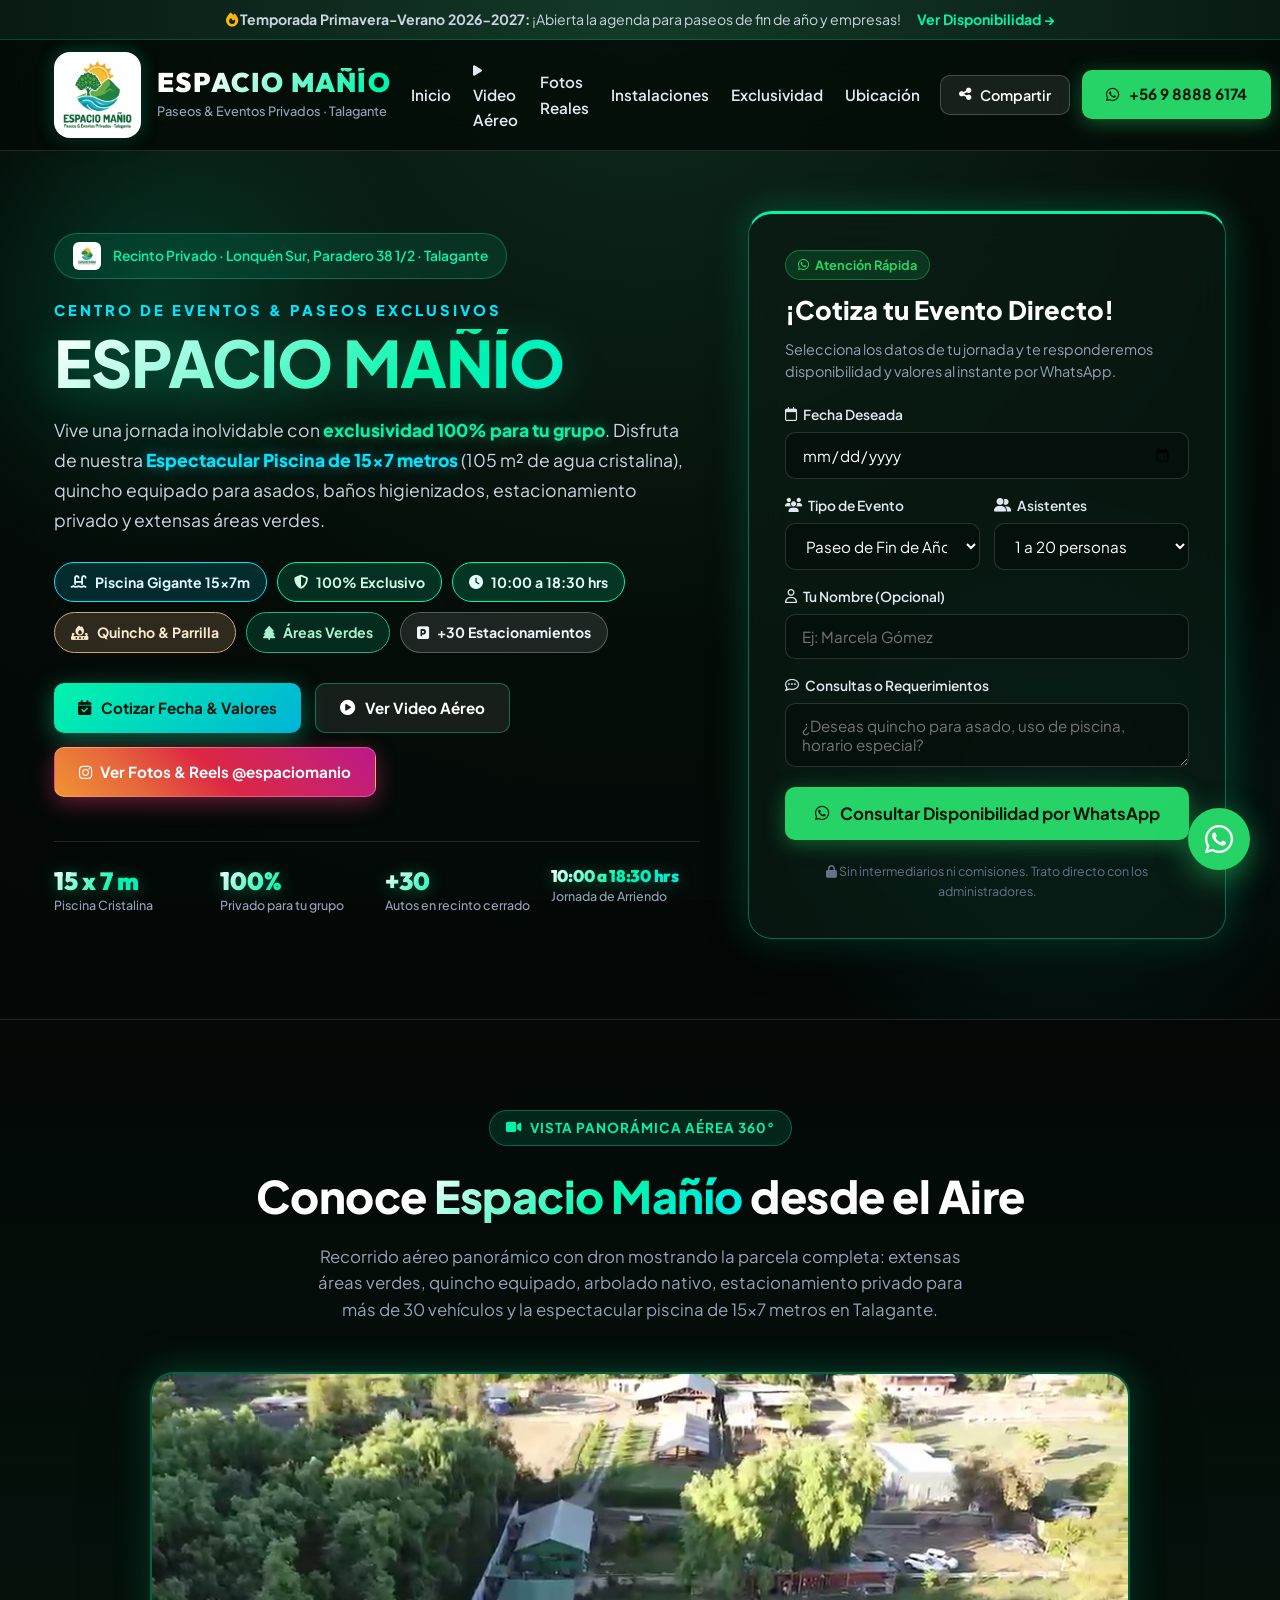
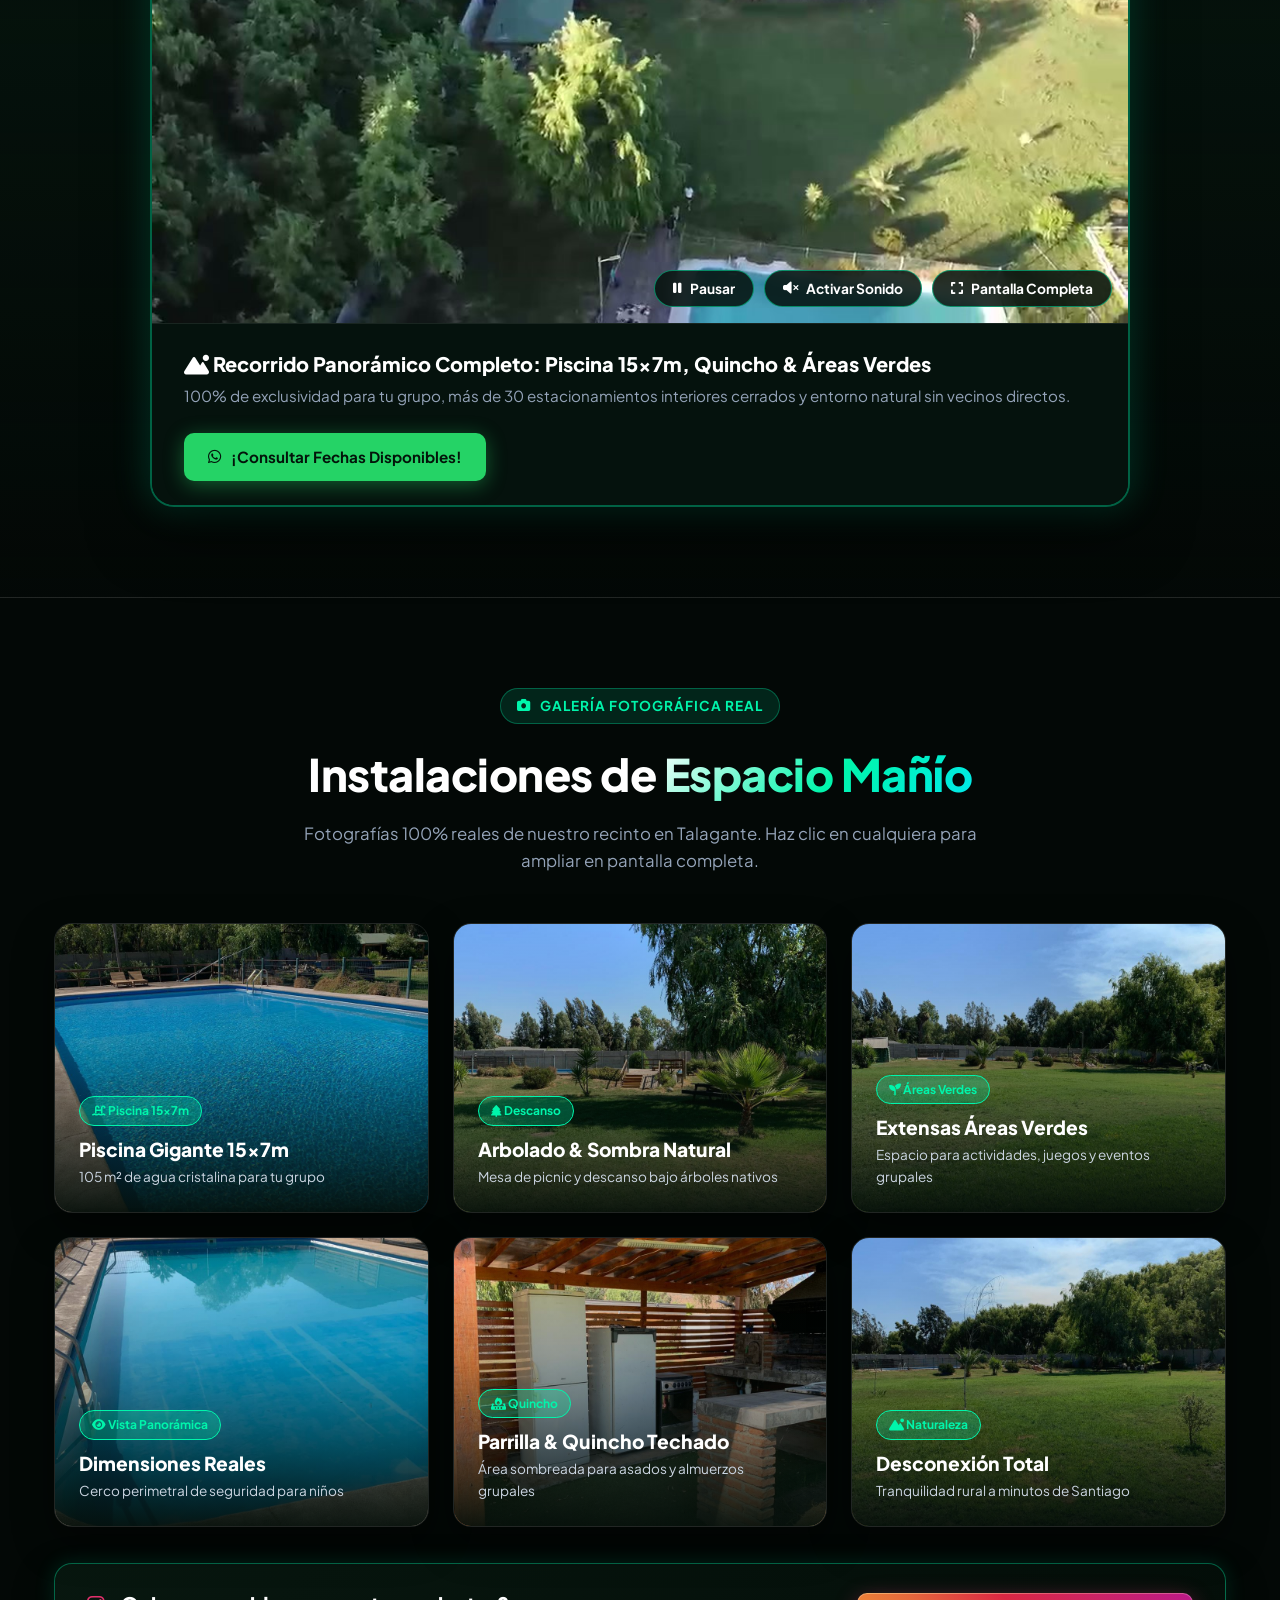
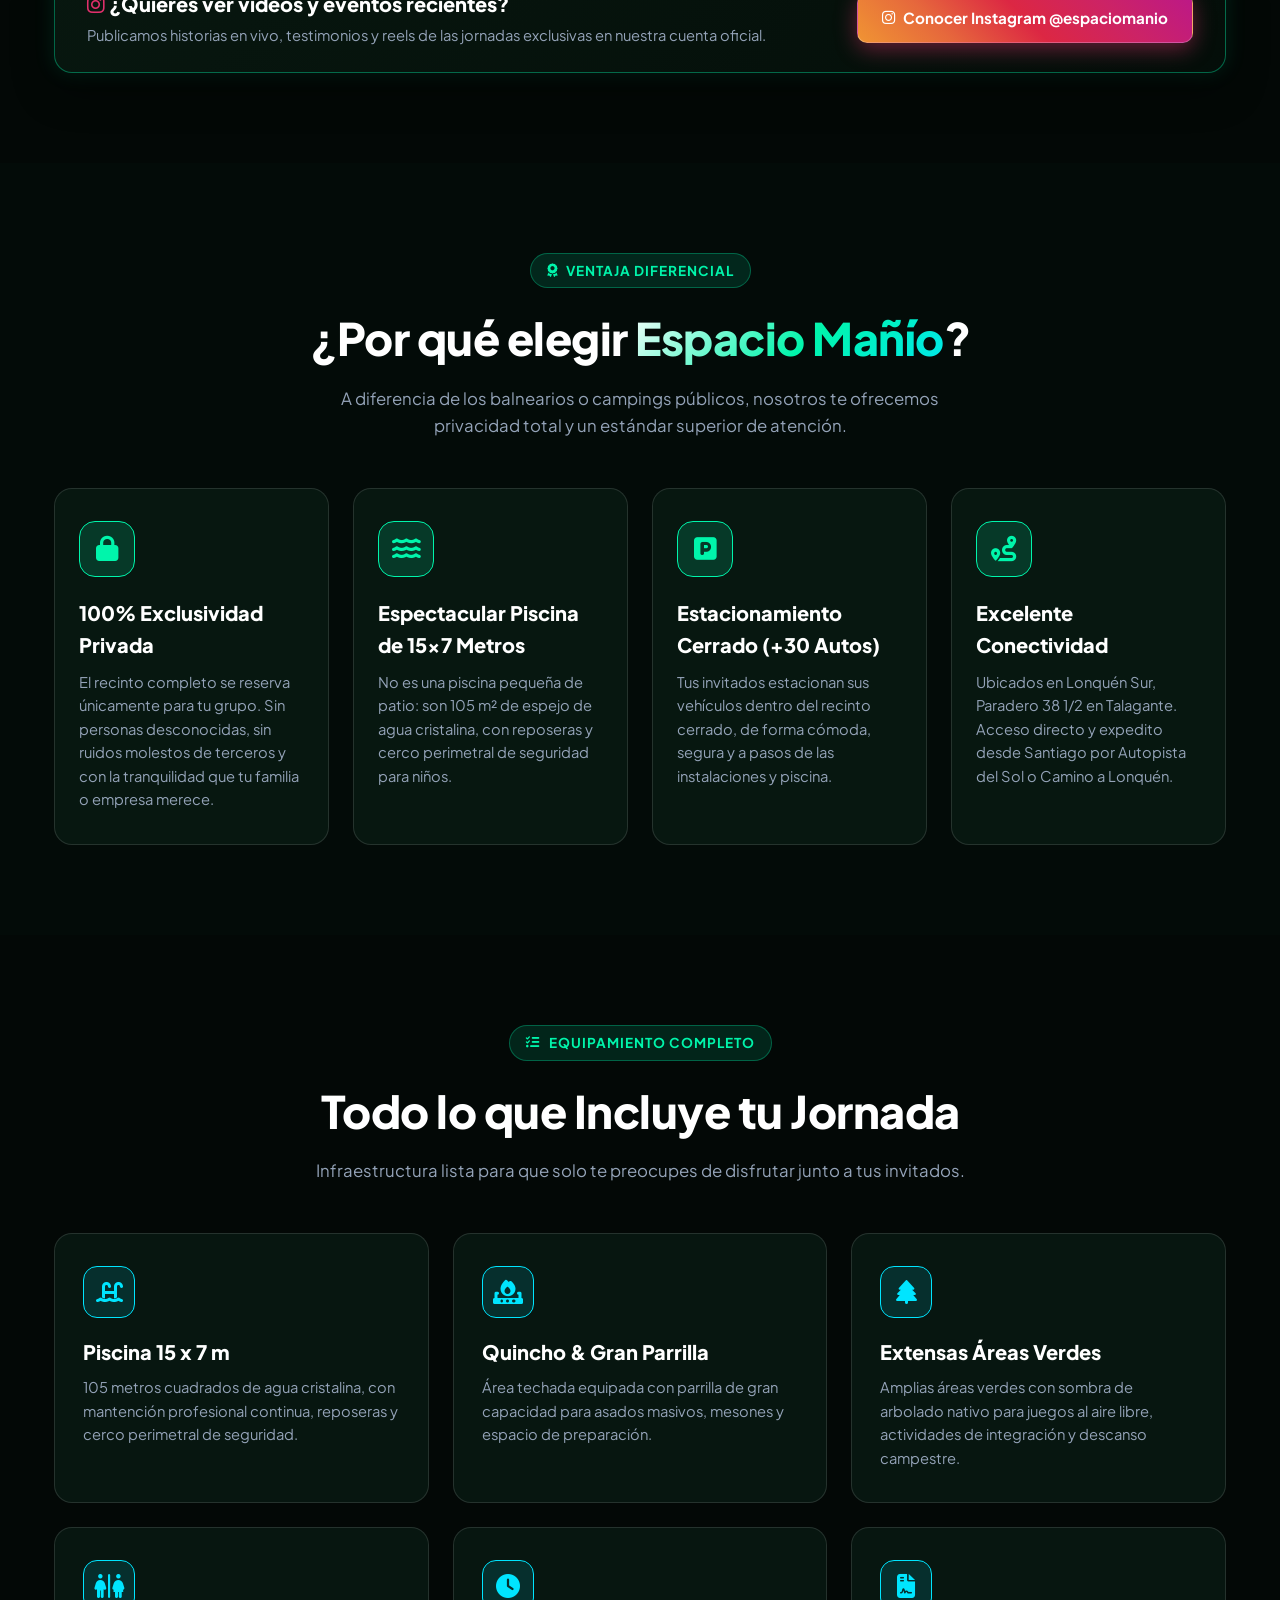
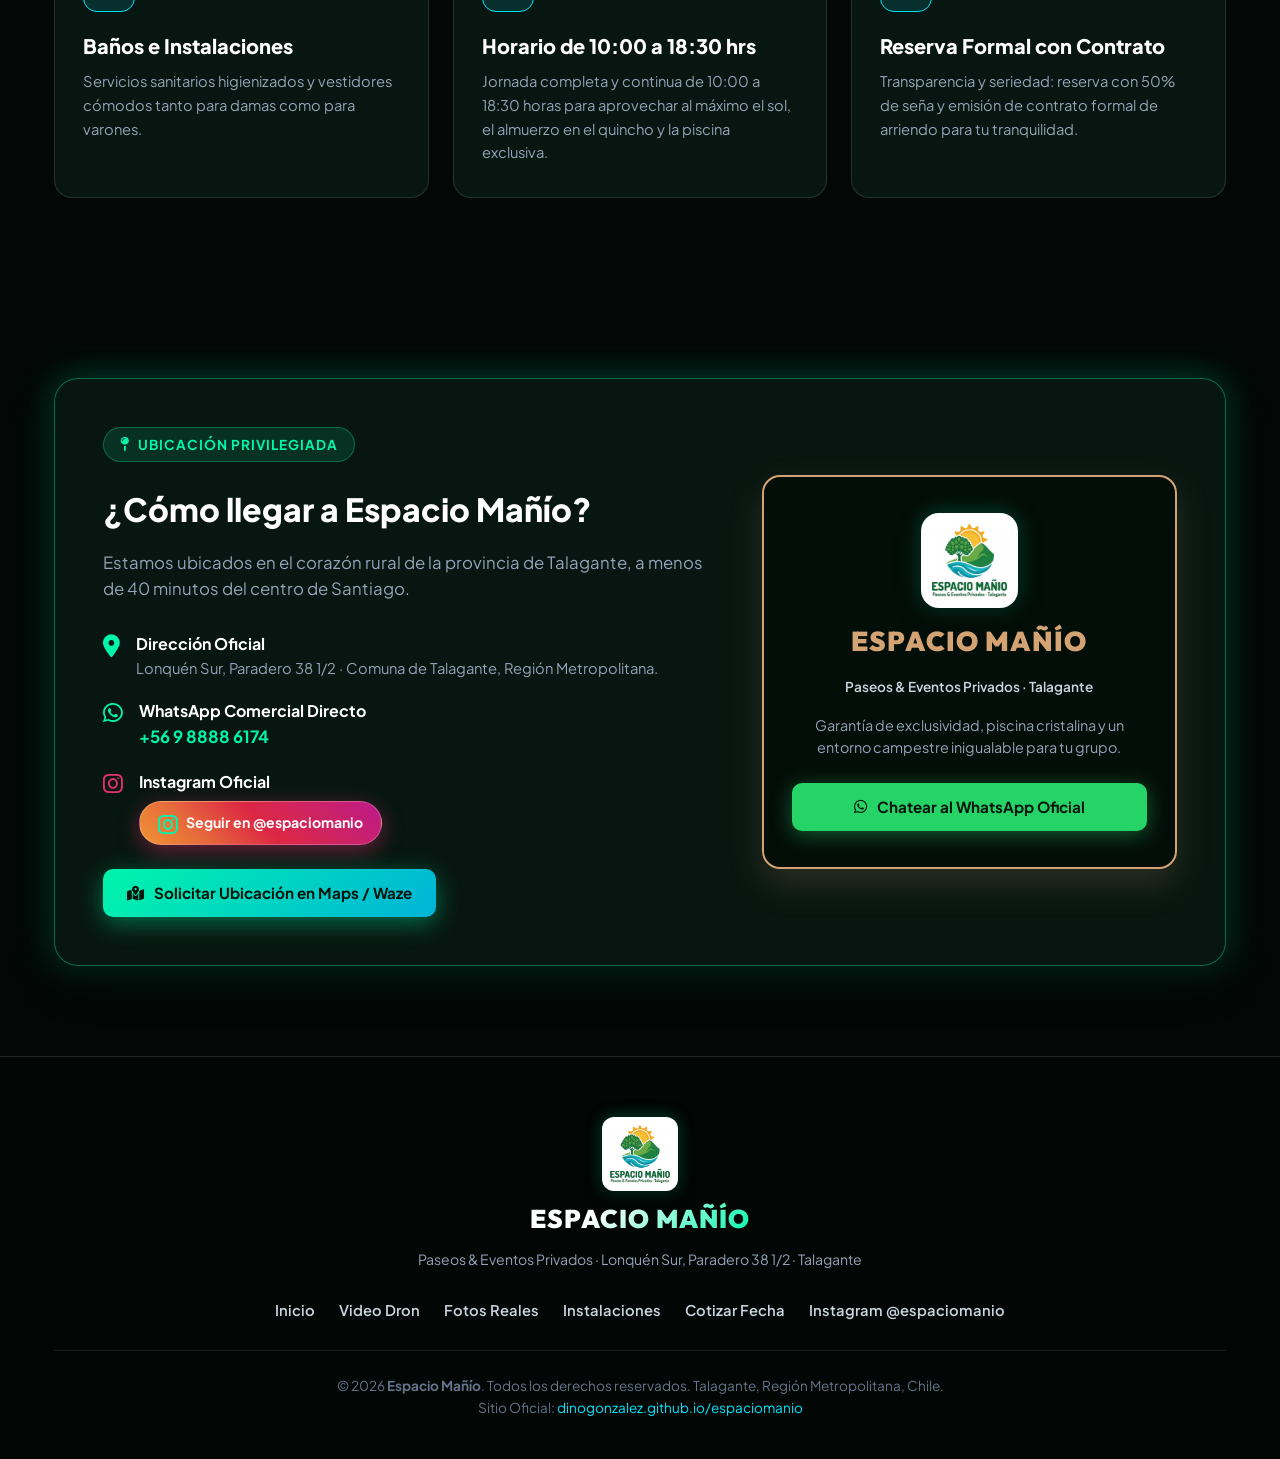
==== index.html @ 15e60edf "feat: modal QR oficial para compartir, degradados animados estilo clinico, video dron 22s y fix cabe" ====
<!DOCTYPE html>
<html lang="es">
<head>
  <meta charset="UTF-8">
  <meta name="viewport" content="width=device-width, initial-scale=1.0">
  
  <!-- SEO Primary Meta Tags -->
  <title>Espacio Mañío | Parcela para Eventos en Talagante con Piscina 15x7m</title>
  <link rel="canonical" href="https://dinogonzalez.github.io/espaciomanio/">
  <meta name="description" content="Espacio Mañío: arriendo de parcela 100% exclusiva para eventos en Talagante. Espectacular piscina de 15x7m (105 m²), quincho techado, áreas verdes y estacionamiento cerrado para +30 autos.">
  <meta name="keywords" content="Espacio Mañío, parcela eventos talagante, arriendo parcela con piscina, paseo de fin de año colegios, paseo empresa talagante, lonquen sur paradero 38 1/2, piscina 15x7 talagante">
  <meta name="author" content="Espacio Mañío">
  <meta name="format-detection" content="telephone=no">
  <link rel="canonical" href="https://dinogonzalez.github.io/espaciomanio/">
  <meta name="robots" content="index, follow, max-image-preview:large, max-snippet:-1, max-video-preview:-1">

  <!-- Local SEO & Geo Targeting (Talagante, Región Metropolitana, Chile) -->
  <meta name="geo.region" content="CL-RM">
  <meta name="geo.placename" content="Talagante">
  <meta name="geo.position" content="-33.6828;-70.9234">
  <meta name="ICBM" content="-33.6828, -70.9234">

  <!-- Schema.org JSON-LD Structured Data for Local Business & Event Venue -->
  <script type="application/ld+json">
  {
    "@context": "https://schema.org",
    "@type": ["EventVenue", "LocalBusiness", "SportsActivityLocation"],
    "name": "Espacio Mañío",
    "image": "https://dinogonzalez.github.io/espaciomanio/assets/images/piscina_principal.jpeg",
    "description": "Centro de eventos campestre y parcela exclusiva para paseos de fin de año, empresas y grupos familiares en Talagante. Espectacular piscina de 15x7m, quincho techado, áreas verdes y estacionamiento cerrado.",
    "url": "https://dinogonzalez.github.io/espaciomanio/",
    "telephone": "+56988886174",
    "priceRange": "$$",
    "address": {
      "@type": "PostalAddress",
      "streetAddress": "Lonquén Sur, Paradero 38 1/2",
      "addressLocality": "Talagante",
      "addressRegion": "Región Metropolitana",
      "postalCode": "9670000",
      "addressCountry": "CL"
    },
    "geo": {
      "@type": "GeoCoordinates",
      "latitude": -33.6828,
      "longitude": -70.9234
    },
    "openingHoursSpecification": {
      "@type": "OpeningHoursSpecification",
      "dayOfWeek": ["Monday", "Tuesday", "Wednesday", "Thursday", "Friday", "Saturday", "Sunday"],
      "opens": "10:00",
      "closes": "18:30"
    }
  }
  </script>

  <!-- Open Graph / Facebook / WhatsApp Preview Meta Tags -->
  <meta property="og:type" content="website">
  <meta property="og:url" content="https://dinogonzalez.github.io/espaciomanio/">
  <meta property="og:title" content="Espacio Mañío · Paseos & Eventos Privados en Talagante">
  <meta property="og:description" content="Piscina gigante de 15x7m, quincho equipado, áreas verdes y estacionamiento privado. ¡Exclusividad total para tu grupo en Talagante!">
  <meta property="og:image" content="https://dinogonzalez.github.io/espaciomanio/assets/images/piscina_principal.jpeg">
  <meta property="og:image:width" content="1200">
  <meta property="og:image:height" content="630">
  <meta property="og:locale" content="es_CL">

  <!-- Twitter Meta Tags -->
  <meta name="twitter:card" content="summary_large_image">
  <meta name="twitter:url" content="https://dinogonzalez.github.io/espaciomanio/">
  <meta name="twitter:title" content="Espacio Mañío · Paseos & Eventos Privados en Talagante">
  <meta name="twitter:description" content="Recinto 100% exclusivo: piscina de 15x7m, quincho equipado, áreas verdes y estacionamiento.">
  <meta name="twitter:image" content="https://dinogonzalez.github.io/espaciomanio/assets/images/piscina_principal.jpeg">

  <!-- PWA & Mobile Icons -->
  <link rel="manifest" href="manifest.json">
  <link rel="icon" type="image/png" href="assets/images/logo_emblema.png">
  <link rel="apple-touch-icon" href="assets/images/logo_emblema.png">
  <meta name="theme-color" content="#00f5ab">
  <meta name="apple-mobile-web-app-capable" content="yes">
  <meta name="apple-mobile-web-app-status-bar-style" content="black-translucent">
  <meta name="apple-mobile-web-app-title" content="Espacio Mañío">

  <!-- Google Fonts -->
  <link rel="preconnect" href="https://fonts.googleapis.com">
  <link rel="preconnect" href="https://fonts.gstatic.com" crossorigin>
  <link href="https://fonts.googleapis.com/css2?family=Outfit:wght@400;500;600;700;800;900&family=Plus+Jakarta+Sans:wght@400;500;600;700&display=swap" rel="stylesheet">

  <!-- FontAwesome 6 Icons CDN -->
  <link rel="stylesheet" href="https://cdnjs.cloudflare.com/ajax/libs/font-awesome/6.4.0/css/all.min.css">

  <!-- Main Stylesheet -->
  <link rel="stylesheet" href="styles.css">
</head>
<body>

  <!-- Top Announcement Bar -->
  <aside class="announcement-bar" aria-label="Aviso de disponibilidad">
    <div class="container announcement-inner">
      <span><i class="fa-solid fa-fire" style="color: #ffb703;"></i> <strong>Temporada Primavera-Verano 2026-2027:</strong> ¡Abierta la agenda para paseos de fin de año y empresas!</span>
      <a href="#disponibilidad" class="announcement-link open-quote-modal" id="announcementQuoteBtn">Ver Disponibilidad &rarr;</a>
    </div>
  </aside>

  <!-- Navigation Bar -->
  <header class="navbar" id="navbar">
    <div class="container nav-container">
      
      <!-- Brand Logo & Identity Group -->
      <a href="#inicio" class="nav-brand-group" id="navLogo" aria-label="Ir a inicio de Espacio Mañío">
        <img src="assets/images/logo_badge_blanco.png" alt="Logotipo Oficial Espacio Mañío" class="nav-brand-logo">
        <div class="nav-brand-text">
          <span class="nav-brand-name">ESPACIO MAÑÍO</span>
          <span class="nav-brand-tag">Paseos & Eventos Privados · Talagante</span>
        </div>
      </a>

      <!-- Desktop Navigation Menu -->
      <nav class="nav-menu-wrapper" id="navMenuWrapper">
        <ul class="nav-menu">
          <li><a href="#inicio" class="nav-link">Inicio</a></li>
          <li><a href="#video-dron" class="nav-link"><i class="fa-solid fa-play" style="font-size: 0.75rem; color: var(--accent-mint);"></i> Video Aéreo</a></li>
          <li><a href="#galeria" class="nav-link">Fotos Reales</a></li>
          <li><a href="#instalaciones" class="nav-link">Instalaciones</a></li>
          <li><a href="#por-que-elegirnos" class="nav-link">Exclusividad</a></li>
          <li><a href="#ubicacion" class="nav-link">Ubicación</a></li>
        </ul>
      </nav>

      <!-- Action Buttons (Share + WhatsApp) -->
      <div class="nav-actions">
        <button class="btn-share" id="shareSiteBtn" title="Compartir este sitio web">
          <i class="fa-solid fa-share-nodes"></i>
          <span class="share-btn-text">Compartir</span>
        </button>

        <a href="https://wa.me/56988886174?text=Hola%20Espacio%20Ma%C3%B1%C3%ADo,%20quisiera%20consultar%20por%20valores%20y%20fechas%20disponibles" target="_blank" rel="noopener" class="btn btn-whatsapp" id="navWhatsappBtn">
          <i class="fa-brands fa-whatsapp"></i>
          <span>+56 9 8888 6174</span>
        </a>
      </div>

      <!-- Mobile Hamburger Button -->
      <button class="hamburger-btn" id="hamburgerBtn" aria-label="Abrir menú de navegación">
        <span></span>
        <span></span>
        <span></span>
      </button>

    </div>
  </header>

  <!-- Hero Section with Maximum Corporate Presence -->
  <section class="hero" id="inicio">
    <div class="hero-bg-overlay"></div>
    <div class="container hero-grid">
      
      <!-- Hero Left: Corporate Brand Headline -->
      <div class="hero-content">
        
        <!-- Corporate Emblem Tag -->
        <div class="corporate-badge">
          <img src="assets/images/logo_oficial.png" alt="Emblema Espacio Mañío" class="badge-mini-logo">
          <span>Recinto Privado · Lonquén Sur, Paradero 38 1/2 · Talagante</span>
        </div>

        <h1 class="hero-title">
          <span class="brand-eyebrow">CENTRO DE EVENTOS & PASEOS EXCLUSIVOS</span>
          <span class="brand-main-title text-gradient">ESPACIO MAÑÍO</span>
        </h1>

        <p class="hero-subtitle">
          Vive una jornada inolvidable con <strong class="highlight-mint">exclusividad 100% para tu grupo</strong>. Disfruta de nuestra <strong class="highlight-cyan">Espectacular Piscina de 15x7 metros</strong> (105 m² de agua cristalina), quincho equipado para asados, baños higienizados, estacionamiento privado y extensas áreas verdes.
        </p>

        <!-- Feature Pill Badges -->
        <div class="hero-tags">
          <span class="tag-pill tag-pool"><i class="fa-solid fa-water-ladder"></i> Piscina Gigante 15x7m</span>
          <span class="tag-pill tag-exclusive"><i class="fa-solid fa-shield-halved"></i> 100% Exclusivo</span>
          <span class="tag-pill tag-hours"><i class="fa-solid fa-clock"></i> 10:00 a 18:30 hrs</span>
          <span class="tag-pill tag-bbq"><i class="fa-solid fa-fire-burner"></i> Quincho & Parrilla</span>
          <span class="tag-pill tag-nature"><i class="fa-solid fa-tree"></i> Áreas Verdes</span>
          <span class="tag-pill tag-parking"><i class="fa-solid fa-square-parking"></i> +30 Estacionamientos</span>
        </div>

        <!-- Call to Action Buttons -->
        <div class="hero-buttons">
          <a href="#disponibilidad" class="btn btn-primary open-quote-modal" id="heroConsultarBtn">
            <i class="fa-solid fa-calendar-check"></i> Cotizar Fecha & Valores
          </a>
          <a href="#video-dron" class="btn btn-glass">
            <i class="fa-solid fa-circle-play" style="color: var(--accent-mint);"></i> Ver Video Aéreo
          </a>
          <a href="https://instagram.com/espaciomanio" target="_blank" rel="noopener" class="btn btn-instagram" id="heroInstagramBtn">
            <i class="fa-brands fa-instagram"></i> Ver Fotos & Reels @espaciomanio
          </a>
        </div>

        <!-- Quick Trust Stats -->
        <div class="hero-stats">
          <div class="stat-item">
            <span class="stat-number">15 x 7 m</span>
            <span class="stat-label">Piscina Cristalina</span>
          </div>
          <div class="stat-item">
            <span class="stat-number">100%</span>
            <span class="stat-label">Privado para tu grupo</span>
          </div>
          <div class="stat-item">
            <span class="stat-number">+30</span>
            <span class="stat-label">Autos en recinto cerrado</span>
          </div>
          <div class="stat-item stat-item-hours">
            <span class="stat-number stat-hours-text">10:00 a 18:30 hrs</span>
            <span class="stat-label">Jornada de Arriendo</span>
          </div>
        </div>

      </div>

      <!-- Hero Right: Interactive WhatsApp Booking Card -->
      <div class="hero-form-wrapper">
        <div class="glass-card quote-card" id="disponibilidad">
          
          <div class="quote-card-header">
            <div class="quote-header-badge"><i class="fa-brands fa-whatsapp"></i> Atención Rápida</div>
            <h2 class="form-title">¡Cotiza tu Evento Directo!</h2>
            <p class="form-subtitle">Selecciona los datos de tu jornada y te responderemos disponibilidad y valores al instante por WhatsApp.</p>
          </div>

          <form id="bookingForm" class="quote-form">
            <div class="form-group">
              <label for="fechaEvento" class="form-label"><i class="fa-regular fa-calendar"></i> Fecha Deseada</label>
              <input type="date" id="fechaEvento" class="form-input" required>
            </div>

            <div class="form-row">
              <div class="form-group">
                <label for="tipoEvento" class="form-label"><i class="fa-solid fa-users"></i> Tipo de Evento</label>
                <select id="tipoEvento" class="form-select">
                  <option value="Paseo de Fin de Año">Paseo de Fin de Año</option>
                  <option value="Paseo de Curso / Colegio">Paseo de Curso / Colegio</option>
                  <option value="Evento de Empresa / Integración">Evento de Empresa</option>
                  <option value="Cumpleaños / Celebración Privada">Cumpleaños Privado</option>
                  <option value="Paseo Familiar de Día">Paseo Familiar</option>
                </select>
              </div>

              <div class="form-group">
                <label for="cantidadPersonas" class="form-label"><i class="fa-solid fa-user-group"></i> Asistentes</label>
                <select id="cantidadPersonas" class="form-select">
                  <option value="1 a 20 personas">1 a 20 personas</option>
                  <option value="21 a 40 personas">21 a 40 personas</option>
                  <option value="41 a 70 personas">41 a 70 personas</option>
                  <option value="Más de 70 personas">Más de 70 personas</option>
                </select>
              </div>
            </div>

            <div class="form-group">
              <label for="nombreCliente" class="form-label"><i class="fa-regular fa-user"></i> Tu Nombre (Opcional)</label>
              <input type="text" id="nombreCliente" class="form-input" placeholder="Ej: Marcela Gómez">
            </div>

            <div class="form-group">
              <label for="notasCliente" class="form-label"><i class="fa-regular fa-comment-dots"></i> Consultas o Requerimientos</label>
              <textarea id="notasCliente" class="form-input" rows="2" placeholder="¿Deseas quincho para asado, uso de piscina, horario especial?"></textarea>
            </div>

            <button type="submit" class="btn btn-whatsapp btn-quote-submit" id="submitBookingBtn">
              <i class="fa-brands fa-whatsapp"></i> Consultar Disponibilidad por WhatsApp
            </button>
            
            <p class="form-security-note">
              <i class="fa-solid fa-lock"></i> Sin intermediarios ni comisiones. Trato directo con los administradores.
            </p>
          </form>

        </div>
      </div>

    </div>
  </section>

  <!-- Drone Video Cinema Showcase Section -->
  <section class="section video-section" id="video-dron">
    <div class="container">
      
      <div class="section-header text-center">
        <span class="section-tag"><i class="fa-solid fa-video"></i> Vista Panorámica Aérea 360°</span>
        <h2 class="section-title">Conoce <span class="text-gradient">Espacio Mañío</span> desde el Aire</h2>
        <p class="section-description">
          Recorrido aéreo panorámico con dron mostrando la parcela completa: extensas áreas verdes, quincho equipado, arbolado nativo, estacionamiento privado para más de 30 vehículos y la espectacular piscina de 15x7 metros en Talagante.
        </p>
      </div>

      <!-- Cinematic Video Player Wrapper -->
      <div class="video-cinema-card">
        <div class="video-player-container">
          <video id="droneVideo" class="cinema-video" playsinline muted autoplay loop preload="auto" poster="assets/images/poster_panoramica_dron.jpeg">
            <source src="assets/video/video_dron_panoramica.mp4" type="video/mp4">
            <source src="Fotos%20Dron/Videos/video_dron_panoramica_completa_03.mp4" type="video/mp4">
            Tu navegador no soporta reproducción de video HTML5.
          </video>

          <!-- Floating Overlay Controls -->
          <div class="video-overlay-bar">
            <button class="video-btn" id="videoPlayPauseBtn" title="Reproducir / Pausar">
              <i class="fa-solid fa-pause"></i> <span>Pausar</span>
            </button>
            <button class="video-btn" id="videoSoundBtn" title="Activar o silenciar audio">
              <i class="fa-solid fa-volume-xmark"></i> <span>Activar Sonido</span>
            </button>
            <button class="video-btn" id="videoFullscreenBtn" title="Ver en pantalla completa">
              <i class="fa-solid fa-expand"></i> <span>Pantalla Completa</span>
            </button>
          </div>
        </div>

        <!-- Video Bottom Callout -->
        <div class="video-bottom-info">
          <div class="video-info-text">
            <h4><i class="fa-solid fa-mountain-sun"></i> Recorrido Panorámico Completo: Piscina 15x7m, Quincho & Áreas Verdes</h4>
            <p>100% de exclusividad para tu grupo, más de 30 estacionamientos interiores cerrados y entorno natural sin vecinos directos.</p>
          </div>
          <a href="https://wa.me/56988886174?text=Hola%20Espacio%20Ma%C3%B1%C3%ADo,%20vi%20el%20video%20panor%C3%A1mico%20a%C3%A9reo%20y%20quisiera%20consultar%20valores%20y%20fechas" target="_blank" rel="noopener" class="btn btn-whatsapp">
            <i class="fa-brands fa-whatsapp"></i> ¡Consultar Fechas Disponibles!
          </a>
        </div>

      </div>

    </div>
  </section>

  <!-- Real Photos Gallery Section -->
  <section class="section gallery-section" id="galeria">
    <div class="container">
      
      <div class="section-header text-center">
        <span class="section-tag"><i class="fa-solid fa-camera"></i> Galería Fotográfica Real</span>
        <h2 class="section-title">Instalaciones de <span class="text-gradient">Espacio Mañío</span></h2>
        <p class="section-description">
          Fotografías 100% reales de nuestro recinto en Talagante. Haz clic en cualquiera para ampliar en pantalla completa.
        </p>
      </div>

      <!-- Gallery Grid -->
      <div class="gallery-grid">
        
        <!-- Photo 1: Main Pool -->
        <div class="gallery-item" data-img="assets/images/piscina_principal.jpeg" data-caption="Espectacular Piscina de 15x7 metros (105 m² de agua cristalina) con reposeras y cerco de seguridad">
          <img src="assets/images/piscina_principal.jpeg" alt="Piscina de 15 por 7 metros de Espacio Mañío" loading="lazy">
          <div class="gallery-overlay">
            <span class="gallery-badge"><i class="fa-solid fa-water-ladder"></i> Piscina 15x7m</span>
            <h3 class="gallery-title">Piscina Gigante 15x7m</h3>
            <span class="gallery-subtitle">105 m² de agua cristalina para tu grupo</span>
          </div>
        </div>

        <!-- Photo 2: Natural Shade Trees -->
        <div class="gallery-item" data-img="assets/images/arboles_sombra.jpeg" data-caption="Área de descanso y sombra fresca bajo arbolado nativo">
          <img src="assets/images/arboles_sombra.jpeg" alt="Áreas verdes y árboles de sombra en Espacio Mañío" loading="lazy">
          <div class="gallery-overlay">
            <span class="gallery-badge"><i class="fa-solid fa-tree"></i> Descanso</span>
            <h3 class="gallery-title">Arbolado & Sombra Natural</h3>
            <span class="gallery-subtitle">Mesa de picnic y descanso bajo árboles nativos</span>
          </div>
        </div>

        <!-- Photo 3: Green Areas -->
        <div class="gallery-item" data-img="assets/images/areas_verdes.jpeg" data-caption="Extensas áreas verdes para dinámicas, juegos y esparcimiento al aire libre">
          <img src="assets/images/areas_verdes.jpeg" alt="Amplias áreas verdes de Espacio Mañío" loading="lazy">
          <div class="gallery-overlay">
            <span class="gallery-badge"><i class="fa-solid fa-seedling"></i> Áreas Verdes</span>
            <h3 class="gallery-title">Extensas Áreas Verdes</h3>
            <span class="gallery-subtitle">Espacio para actividades, juegos y eventos grupales</span>
          </div>
        </div>

        <!-- Photo 4: Pool High Angle -->
        <div class="gallery-item" data-img="assets/images/piscina_vista_alta.jpeg" data-caption="Vista cenital de la piscina de 15x7 metros">
          <img src="assets/images/piscina_vista_alta.jpeg" alt="Vista en ángulo de la piscina en Talagante" loading="lazy">
          <div class="gallery-overlay">
            <span class="gallery-badge"><i class="fa-solid fa-eye"></i> Vista Panorámica</span>
            <h3 class="gallery-title">Dimensiones Reales</h3>
            <span class="gallery-subtitle">Cerco perimetral de seguridad para niños</span>
          </div>
        </div>

        <!-- Photo 5: Quincho & Grill -->
        <div class="gallery-item" data-img="assets/images/quincho_parrilla.jpeg" data-caption="Quincho techado con gran parrilla para asados y mesones">
          <img src="assets/images/quincho_parrilla.jpeg" alt="Quincho equipado para asados en Espacio Mañío" loading="lazy">
          <div class="gallery-overlay">
            <span class="gallery-badge"><i class="fa-solid fa-fire-burner"></i> Quincho</span>
            <h3 class="gallery-title">Parrilla & Quincho Techado</h3>
            <span class="gallery-subtitle">Área sombreada para asados y almuerzos grupales</span>
          </div>
        </div>

        <!-- Photo 6: Natural Environment -->
        <div class="gallery-item" data-img="assets/images/entorno_natural.jpeg" data-caption="Entorno rural y privacidad en Lonquén Sur, Talagante">
          <img src="assets/images/entorno_natural.jpeg" alt="Entorno natural de descanso en Espacio Mañío" loading="lazy">
          <div class="gallery-overlay">
            <span class="gallery-badge"><i class="fa-solid fa-mountain-sun"></i> Naturaleza</span>
            <h3 class="gallery-title">Desconexión Total</h3>
            <span class="gallery-subtitle">Tranquilidad rural a minutos de Santiago</span>
          </div>
        </div>

      </div>

      <!-- Instagram Callout Banner -->
      <div class="gallery-social-banner">
        <div class="gallery-social-inner">
          <div class="gallery-social-text">
            <h4><i class="fa-brands fa-instagram" style="color: #e1306c;"></i> ¿Quieres ver videos y eventos recientes?</h4>
            <p>Publicamos historias en vivo, testimonios y reels de las jornadas exclusivas en nuestra cuenta oficial.</p>
          </div>
          <a href="https://instagram.com/espaciomanio" target="_blank" rel="noopener" class="btn btn-instagram" id="galleryInstagramBtn">
            <i class="fa-brands fa-instagram"></i> Conocer Instagram @espaciomanio
          </a>
        </div>
      </div>

    </div>
  </section>

  <!-- Why Choose Us / Exclusivity Section -->
  <section class="section exclusivity-section" id="por-que-elegirnos">
    <div class="container">
      
      <div class="section-header text-center">
        <span class="section-tag"><i class="fa-solid fa-award"></i> Ventaja Diferencial</span>
        <h2 class="section-title">¿Por qué elegir <span class="text-gradient">Espacio Mañío</span>?</h2>
        <p class="section-description">
          A diferencia de los balnearios o campings públicos, nosotros te ofrecemos privacidad total y un estándar superior de atención.
        </p>
      </div>

      <div class="comparison-grid">
        
        <!-- Card 1 -->
        <div class="comparison-card feature-highlight">
          <div class="comparison-icon"><i class="fa-solid fa-lock"></i></div>
          <h3>100% Exclusividad Privada</h3>
          <p>El recinto completo se reserva únicamente para tu grupo. Sin personas desconocidas, sin ruidos molestos de terceros y con la tranquilidad que tu familia o empresa merece.</p>
        </div>

        <!-- Card 2 -->
        <div class="comparison-card feature-highlight">
          <div class="comparison-icon"><i class="fa-solid fa-water"></i></div>
          <h3>Espectacular Piscina de 15x7 Metros</h3>
          <p>No es una piscina pequeña de patio: son 105 m² de espejo de agua cristalina, con reposeras y cerco perimetral de seguridad para niños.</p>
        </div>

        <!-- Card 3 -->
        <div class="comparison-card feature-highlight">
          <div class="comparison-icon"><i class="fa-solid fa-square-parking"></i></div>
          <h3>Estacionamiento Cerrado (+30 Autos)</h3>
          <p>Tus invitados estacionan sus vehículos dentro del recinto cerrado, de forma cómoda, segura y a pasos de las instalaciones y piscina.</p>
        </div>

        <!-- Card 4 -->
        <div class="comparison-card feature-highlight">
          <div class="comparison-icon"><i class="fa-solid fa-route"></i></div>
          <h3>Excelente Conectividad</h3>
          <p>Ubicados en Lonquén Sur, Paradero 38 1/2 en Talagante. Acceso directo y expedito desde Santiago por Autopista del Sol o Camino a Lonquén.</p>
        </div>

      </div>

    </div>
  </section>

  <!-- Features & Amenities Grid Section -->
  <section class="section amenities-section" id="instalaciones">
    <div class="container">
      
      <div class="section-header text-center">
        <span class="section-tag"><i class="fa-solid fa-list-check"></i> Equipamiento Completo</span>
        <h2 class="section-title">Todo lo que Incluye tu Jornada</h2>
        <p class="section-description">
          Infraestructura lista para que solo te preocupes de disfrutar junto a tus invitados.
        </p>
      </div>

      <div class="features-grid">
        
        <div class="feature-card">
          <div class="feature-icon"><i class="fa-solid fa-water-ladder"></i></div>
          <h3 class="feature-card-title">Piscina 15 x 7 m</h3>
          <p class="feature-card-desc">105 metros cuadrados de agua cristalina, con mantención profesional continua, reposeras y cerco perimetral de seguridad.</p>
        </div>

        <div class="feature-card">
          <div class="feature-icon"><i class="fa-solid fa-fire-burner"></i></div>
          <h3 class="feature-card-title">Quincho & Gran Parrilla</h3>
          <p class="feature-card-desc">Área techada equipada con parrilla de gran capacidad para asados masivos, mesones y espacio de preparación.</p>
        </div>

        <div class="feature-card">
          <div class="feature-icon"><i class="fa-solid fa-tree"></i></div>
          <h3 class="feature-card-title">Extensas Áreas Verdes</h3>
          <p class="feature-card-desc">Amplias áreas verdes con sombra de arbolado nativo para juegos al aire libre, actividades de integración y descanso campestre.</p>
        </div>

        <div class="feature-card">
          <div class="feature-icon"><i class="fa-solid fa-restroom"></i></div>
          <h3 class="feature-card-title">Baños e Instalaciones</h3>
          <p class="feature-card-desc">Servicios sanitarios higienizados y vestidores cómodos tanto para damas como para varones.</p>
        </div>

        <div class="feature-card">
          <div class="feature-icon"><i class="fa-solid fa-clock"></i></div>
          <h3 class="feature-card-title">Horario de 10:00 a 18:30 hrs</h3>
          <p class="feature-card-desc">Jornada completa y continua de 10:00 a 18:30 horas para aprovechar al máximo el sol, el almuerzo en el quincho y la piscina exclusiva.</p>
        </div>

        <div class="feature-card">
          <div class="feature-icon"><i class="fa-solid fa-file-contract"></i></div>
          <h3 class="feature-card-title">Reserva Formal con Contrato</h3>
          <p class="feature-card-desc">Transparencia y seriedad: reserva con 50% de seña y emisión de contrato formal de arriendo para tu tranquilidad.</p>
        </div>

      </div>

    </div>
  </section>

  <!-- Location & Contact Section -->
  <section class="section location-section" id="ubicacion">
    <div class="container">
      
      <div class="location-card">
        
        <div class="location-info">
          <span class="section-tag"><i class="fa-solid fa-map-pin"></i> Ubicación Privilegiada</span>
          <h3 class="location-heading">¿Cómo llegar a Espacio Mañío?</h3>
          <p class="location-desc">
            Estamos ubicados en el corazón rural de la provincia de Talagante, a menos de 40 minutos del centro de Santiago.
          </p>

          <div class="location-item">
            <i class="fa-solid fa-location-dot"></i>
            <div>
              <strong>Dirección Oficial</strong>
              <p>Lonquén Sur, Paradero 38 1/2 · Comuna de Talagante, Región Metropolitana.</p>
            </div>
          </div>

          <div class="location-item">
            <i class="fa-brands fa-whatsapp"></i>
            <div>
              <strong>WhatsApp Comercial Directo</strong>
              <p><a href="https://wa.me/56988886174?text=Hola%20Espacio%20Ma%C3%B1%C3%ADo,%20quisiera%20consultar%20por%20valores%20y%20fechas" target="_blank" rel="noopener" class="location-contact-link">+56 9 8888 6174</a></p>
            </div>
          </div>

          <div class="location-item">
            <i class="fa-brands fa-instagram" style="color: #e1306c;"></i>
            <div>
              <strong>Instagram Oficial</strong>
              <p style="margin-top: 6px;">
                <a href="https://instagram.com/espaciomanio" target="_blank" rel="noopener" class="btn btn-instagram btn-instagram-sm">
                  <i class="fa-brands fa-instagram"></i> Seguir en @espaciomanio
                </a>
              </p>
            </div>
          </div>

          <div class="location-buttons">
            <a href="https://wa.me/56988886174?text=Hola%20Espacio%20Ma%C3%B1%C3%ADo,%20quisiera%20solicitar%20la%20ubicaci%C3%B3n%20exacta%20en%20Google%20Maps%20y%20Waze" target="_blank" rel="noopener" class="btn btn-primary">
              <i class="fa-solid fa-map-location-dot"></i> Solicitar Ubicación en Maps / Waze
            </a>
          </div>
        </div>

        <!-- Corporate Brand Seal Card -->
        <div class="brand-seal-card">
          <img src="assets/images/logo_badge_blanco.png" alt="Sello Oficial Espacio Mañío" class="seal-logo">
          <h4 class="seal-title">ESPACIO MAÑÍO</h4>
          <span class="seal-subtitle">Paseos & Eventos Privados · Talagante</span>
          <p class="seal-text">Garantía de exclusividad, piscina cristalina y un entorno campestre inigualable para tu grupo.</p>
          
          <a href="https://wa.me/56988886174?text=Hola%20Espacio%20Ma%C3%B1%C3%ADo,%20quisiera%20consultar%20valores%20y%20fechas" target="_blank" rel="noopener" class="btn btn-whatsapp" style="width: 100%; justify-content: center;">
            <i class="fa-brands fa-whatsapp"></i> Chatear al WhatsApp Oficial
          </a>
        </div>

      </div>

    </div>
  </section>

  <!-- Modern Footer with Corporate Presence -->
  <footer class="footer">
    <div class="container footer-content">
      
      <div class="footer-brand">
        <img src="assets/images/logo_badge_blanco.png" alt="Logotipo Oficial Espacio Mañío" class="footer-logo">
        <div class="footer-brand-title">ESPACIO MAÑÍO</div>
        <p class="footer-brand-tag">Paseos & Eventos Privados · Lonquén Sur, Paradero 38 1/2 · Talagante</p>
      </div>

      <div class="footer-links-group">
        <a href="#inicio">Inicio</a>
        <a href="#video-dron">Video Dron</a>
        <a href="#galeria">Fotos Reales</a>
        <a href="#instalaciones">Instalaciones</a>
        <a href="#disponibilidad" class="open-quote-modal">Cotizar Fecha</a>
        <a href="https://instagram.com/espaciomanio" target="_blank" rel="noopener">Instagram @espaciomanio</a>
      </div>

      <div class="footer-bottom">
        <p>© 2026 <strong>Espacio Mañío</strong>. Todos los derechos reservados. Talagante, Región Metropolitana, Chile.</p>
        <p class="footer-url">Sitio Oficial: <a href="https://dinogonzalez.github.io/espaciomanio/">dinogonzalez.github.io/espaciomanio</a></p>
      </div>

    </div>
  </footer>

  <!-- Sticky Bottom Bar for Mobile Devices -->
  <aside class="mobile-sticky-bar" id="mobileStickyBar" aria-label="Acciones rápidas para móvil">
    <button class="mobile-bar-btn btn-mobile-share" id="mobileShareBtn">
      <i class="fa-solid fa-share-nodes"></i>
      <span>Compartir</span>
    </button>
    <a href="https://wa.me/56988886174?text=Hola%20Espacio%20Ma%C3%B1%C3%ADo,%20quisiera%20consultar%20por%20valores%20y%20fechas%20para%20mi%20evento" target="_blank" rel="noopener" class="mobile-bar-btn btn-mobile-whatsapp">
      <i class="fa-brands fa-whatsapp"></i>
      <span>Cotizar por WhatsApp</span>
    </a>
  </aside>

  <!-- Floating Desktop WhatsApp Button -->
  <a href="https://wa.me/56988886174?text=Hola%20Espacio%20Ma%C3%B1%C3%ADo,%20quisiera%20consultar%20valores%20y%20fechas" class="whatsapp-float" target="_blank" rel="noopener" title="Contactar por WhatsApp">
    <i class="fa-brands fa-whatsapp"></i>
    <span class="whatsapp-float-tooltip">¿Consultas? Escríbenos</span>
  </a>

  <!-- Image Lightbox Modal -->
  <div class="modal" id="imageModal" role="dialog" aria-modal="true" aria-hidden="true">
    <button class="modal-close" id="modalClose" aria-label="Cerrar vista previa">&times;</button>
    <div class="modal-content">
      <img id="modalImage" src="" alt="Vista ampliada" class="modal-img">
      <div id="modalCaption" class="modal-caption"></div>
      <div class="modal-actions">
        <a href="https://wa.me/56988886174?text=Hola%20Espacio%20Ma%C3%B1%C3%ADo,%20me%20interesa%20esta%20instalaci%C3%B3n%20para%20mi%20evento" target="_blank" rel="noopener" class="btn btn-whatsapp">
          <i class="fa-brands fa-whatsapp"></i> Consultar por esta instalación
        </a>
      </div>
    </div>
  </div>

  <!-- Interactive Quote Modal (Desplegable) -->
  <div class="modal" id="quoteModal" role="dialog" aria-modal="true" aria-hidden="true">
    <div class="modal-content quote-modal-content">
      <button class="modal-close" id="quoteModalClose" aria-label="Cerrar cotizador">&times;</button>
      
      <div class="quote-modal-header">
        <div class="quote-modal-brand">
          <img src="assets/images/logo_badge_blanco.png" alt="Logotipo Oficial Espacio Mañío" class="quote-modal-logo">
        </div>
        <div class="quote-header-badge"><i class="fa-brands fa-whatsapp"></i> Cotización Inmediata</div>
        <h3 class="quote-modal-title">¡Cotiza tu Evento en <span class="text-gradient">Espacio Mañío</span>!</h3>
        <p class="quote-modal-subtitle">Indícanos los datos de tu jornada y te responderemos disponibilidad y valores oficiales al instante por WhatsApp.</p>
      </div>

      <form id="modalBookingForm" class="quote-form">
        <div class="form-group">
          <label for="modalFechaEvento" class="form-label"><i class="fa-regular fa-calendar"></i> Fecha Deseada *</label>
          <input type="date" id="modalFechaEvento" class="form-input" required>
        </div>

        <div class="form-row">
          <div class="form-group">
            <label for="modalTipoEvento" class="form-label"><i class="fa-solid fa-users"></i> Tipo de Evento</label>
            <select id="modalTipoEvento" class="form-select">
              <option value="Paseo de Fin de Año">Paseo de Fin de Año</option>
              <option value="Paseo de Curso / Colegio">Paseo de Curso / Colegio</option>
              <option value="Evento de Empresa / Integración">Evento de Empresa</option>
              <option value="Cumpleaños / Celebración Privada">Cumpleaños Privado</option>
              <option value="Paseo Familiar de Día">Paseo Familiar</option>
            </select>
          </div>

          <div class="form-group">
            <label for="modalCantidadPersonas" class="form-label"><i class="fa-solid fa-user-group"></i> Asistentes</label>
            <select id="modalCantidadPersonas" class="form-select">
              <option value="1 a 20 personas">1 a 20 personas</option>
              <option value="21 a 40 personas">21 a 40 personas</option>
              <option value="41 a 70 personas">41 a 70 personas</option>
              <option value="Más de 70 personas">Más de 70 personas</option>
            </select>
          </div>
        </div>

        <div class="form-group">
          <label for="modalNombreCliente" class="form-label"><i class="fa-regular fa-user"></i> Tu Nombre (Opcional)</label>
          <input type="text" id="modalNombreCliente" class="form-input" placeholder="Ej: Marcela Gómez">
        </div>

        <div class="form-group">
          <label for="modalNotasCliente" class="form-label"><i class="fa-regular fa-comment-dots"></i> Consultas o Requerimientos</label>
          <textarea id="modalNotasCliente" class="form-input" rows="2" placeholder="¿Deseas quincho para asado, uso de piscina, horario especial?"></textarea>
        </div>

        <button type="submit" class="btn btn-whatsapp btn-quote-submit" id="modalSubmitBookingBtn">
          <i class="fa-brands fa-whatsapp"></i> Enviar Cotización por WhatsApp
        </button>
        
        <p class="form-security-note">
          <i class="fa-solid fa-lock"></i> Sin intermediarios ni comisiones. Trato directo con los administradores.
        </p>
      </form>

    </div>
  </div>

  <!-- Share & QR Modal -->
  <div class="modal" id="shareModal" role="dialog" aria-modal="true" aria-hidden="true">
    <div class="modal-content share-modal-content">
      <button class="modal-close" id="shareModalClose" aria-label="Cerrar ventana">&times;</button>
      
      <div class="share-modal-header">
        <div class="share-modal-brand">
          <img src="assets/images/logo_badge_blanco.png" alt="Logotipo Oficial Espacio Mañío" class="share-modal-logo">
        </div>
        <div class="share-header-badge"><i class="fa-solid fa-qrcode"></i> Código QR Oficial</div>
        <h3 class="share-modal-title">Comparte <span class="text-gradient">Espacio Mañío</span></h3>
        <p class="share-modal-subtitle">Muestra este código QR desde tu celular para que lo escaneen en persona, o comparte la invitación formal con un toque.</p>
      </div>

      <div class="share-qr-wrapper">
        <div class="share-qr-card">
          <img src="assets/images/qr_whatsapp.png" alt="Código QR Espacio Mañío" class="share-qr-image" id="shareQrImg">
          <span class="share-qr-caption"><i class="fa-solid fa-camera"></i> Escanea con tu cámara para contactar</span>
        </div>
      </div>

      <div class="share-actions-group">
        <a href="https://wa.me/?text=%F0%9F%8C%BF%20*ESPACIO%20MA%C3%91%C3%8DO%20%E2%80%94%20Paseos%20%26%20Eventos%20Privados%20en%20Talagante*%0A%F0%9F%93%8D%20Lonqu%C3%A9n%20Sur%2C%20Paradero%2038%20%C2%BD%0A%0ARecinto%20100%25%20exclusivo%20para%20tu%20grupo%3A%0A%E2%99%85%EF%B8%8F%20Espectacular%20Piscina%20de%2015x7m%20(105%20m%C2%B2%20de%20agua%20cristalina)%0A%F0%9F%94%A5%20Quincho%20techado%20y%20parrillas%20para%20asados%0A%F0%9F%8C%B3%20M%C3%A1s%20de%205.000%20m%C2%B2%20de%20%C3%A1reas%20verdes%20y%20sombra%0A%F0%9F%9A%97%20Estacionamiento%20privado%20cerrado%20para%20%2B30%20autos%0A%E2%8F%B0%20Jornada%20de%20arriendo%3A%2010%3A00%20a%2018%3A30%20hrs%0A%0A%F0%9F%93%B2%20Contacto%20y%20Reservas%20WhatsApp%3A%20%2B56%209%208888%206174" target="_blank" rel="noopener" class="btn btn-whatsapp btn-share-action" id="shareWhatsappActionBtn">
          <i class="fa-brands fa-whatsapp"></i> Compartir por WhatsApp
        </a>

        <button type="button" class="btn btn-glass btn-share-action" id="copyShareTextBtn">
          <i class="fa-regular fa-copy"></i> Copiar Invitación con Formato
        </button>

        <a href="assets/images/qr_whatsapp.png" download="QR_Espacio_Manio_Oficial.png" class="btn btn-glass btn-share-action" id="downloadQrBtn">
          <i class="fa-solid fa-download"></i> Descargar Imagen del QR
        </a>
      </div>

    </div>
  </div>

  <!-- Toast Notification Container -->
  <div class="toast-notification" id="toastNotification">Enlace copiado al portapapeles</div>

  <!-- JavaScript Application Logic -->
  <script src="app.js"></script>
</body>
</html>
---- styles.css ----
/* ==========================================================================
   Espacio Mañío — Design System & Ultra-Premium Stylesheet
   Theme: Neon-Emerald Dark Luxury (Alto Contraste & Glassmorphism)
   ========================================================================== */

:root {
  /* Brand Colors */
  --bg-deep: #030806;
  --bg-dark: #06140e;
  --bg-card: rgba(10, 28, 20, 0.78);
  --bg-card-hover: rgba(16, 42, 30, 0.92);
  --border-glass: rgba(255, 255, 255, 0.12);
  --border-neon: rgba(0, 245, 171, 0.38);

  /* Neon Brand Accents */
  --brand-mint: #00f5ab;
  --brand-cyan: #00e5ff;
  --brand-emerald: #10b981;
  --brand-wood: #d4a373;
  --brand-wood-dark: #b58352;
  --whatsapp: #25D366;
  --whatsapp-hover: #20ba5a;

  /* Text Hierarchy */
  --text-main: #ffffff;
  --text-muted: #94a3b8;
  --text-dim: #64748b;
  --text-dark: #04121d;

  /* Typography */
  --font-heading: 'Outfit', -apple-system, BlinkMacSystemFont, sans-serif;
  --font-body: 'Plus Jakarta Sans', -apple-system, BlinkMacSystemFont, sans-serif;

  /* Radius & Shadows */
  --radius-sm: 10px;
  --radius-md: 18px;
  --radius-lg: 24px;
  --radius-full: 9999px;

  --shadow-card: 0 16px 40px rgba(0, 0, 0, 0.45);
  --shadow-neon: 0 0 35px rgba(0, 245, 171, 0.28);
  --shadow-glow-cyan: 0 0 30px rgba(0, 229, 255, 0.3);

  --transition: all 0.3s cubic-bezier(0.4, 0, 0.2, 1);
}

/* Reset & Box Sizing */
*, *::before, *::after {
  box-sizing: border-box;
  margin: 0;
  padding: 0;
}

html {
  scroll-behavior: smooth;
  font-family: var(--font-body);
  background-color: var(--bg-deep);
  color: var(--text-main);
  line-height: 1.6;
}

body {
  overflow-x: hidden;
  min-height: 100vh;
  background: radial-gradient(circle at 50% 0%, #0e2b1d 0%, #040c08 60%, var(--bg-deep) 100%);
  background-attachment: fixed;
  padding-bottom: 70px; /* Space for mobile sticky bar */
}

@media (min-width: 769px) {
  body {
    padding-bottom: 0;
  }
}

/* Container */
.container {
  width: 100%;
  max-width: 1220px;
  margin: 0 auto;
  padding: 0 24px;
}

/* Animated Text Gradients & Glowing Accents */
.text-gradient {
  background: linear-gradient(135deg, #ffffff 0%, var(--brand-mint) 25%, var(--brand-cyan) 50%, var(--brand-mint) 75%, #ffffff 100%);
  background-size: 250% auto;
  -webkit-background-clip: text;
  -webkit-text-fill-color: transparent;
  display: inline-block;
  animation: moverGradienteTexto 8s ease-in-out infinite alternate;
}

@keyframes moverGradienteTexto {
  0% {
    background-position: 0% 50%;
  }
  50% {
    background-position: 100% 50%;
  }
  100% {
    background-position: 0% 50%;
  }
}

/* Luminous Copy Accents */
.highlight-mint {
  color: var(--brand-mint) !important;
  text-shadow: 0 0 14px rgba(0, 245, 171, 0.45);
  font-weight: 800;
}

.highlight-cyan {
  color: var(--brand-cyan) !important;
  text-shadow: 0 0 14px rgba(0, 229, 255, 0.45);
  font-weight: 800;
}

.highlight-gold {
  color: var(--accent-gold) !important;
  text-shadow: 0 0 14px rgba(255, 183, 3, 0.45);
  font-weight: 800;
}

/* Top Announcement Bar */
.announcement-bar {
  background: linear-gradient(90deg, #091a13 0%, #133a28 50%, #091a13 100%);
  border-bottom: 1px solid rgba(0, 245, 171, 0.2);
  padding: 8px 0;
  font-size: 0.88rem;
  color: #cbd5e1;
  text-align: center;
}

.announcement-inner {
  display: flex;
  justify-content: center;
  align-items: center;
  gap: 16px;
  flex-wrap: wrap;
}

.announcement-link {
  color: var(--brand-mint);
  font-weight: 700;
  text-decoration: none;
  transition: var(--transition);
}

.announcement-link:hover {
  color: #ffffff;
  text-decoration: underline;
}

/* ==========================================================================
   Navbar & Brand Identity
   ========================================================================== */
.navbar {
  position: sticky;
  top: 0;
  z-index: 1000;
  background: rgba(4, 12, 8, 0.85);
  backdrop-filter: blur(16px);
  -webkit-backdrop-filter: blur(16px);
  border-bottom: 1px solid var(--border-glass);
  transition: var(--transition);
  padding: 12px 0;
}

.navbar.scrolled {
  background: rgba(3, 8, 6, 0.95);
  box-shadow: 0 10px 30px rgba(0, 0, 0, 0.6);
  padding: 8px 0;
  border-bottom-color: var(--border-neon);
}

.nav-container {
  display: flex;
  align-items: center;
  justify-content: space-between;
  gap: 20px;
}

/* Brand Identity */
.nav-brand-group {
  display: flex;
  align-items: center;
  gap: 16px;
  text-decoration: none;
}

.nav-brand-logo {
  height: 86px;
  width: auto;
  background: #ffffff;
  padding: 5px;
  border-radius: 16px;
  border: 1px solid rgba(255, 255, 255, 0.45);
  box-shadow: 0 4px 18px rgba(0, 0, 0, 0.45), 0 0 18px rgba(0, 245, 171, 0.3);
  transition: all 0.25s cubic-bezier(0.16, 1, 0.3, 1);
  display: block;
}

.nav-brand-group:hover .nav-brand-logo {
  transform: scale(1.05) translateY(-2px);
  box-shadow: 0 8px 24px rgba(0, 0, 0, 0.6), 0 0 26px rgba(0, 245, 171, 0.65);
}

.nav-brand-text {
  display: flex;
  flex-direction: column;
  justify-content: center;
  white-space: nowrap !important;
}

.nav-brand-name {
  font-family: var(--font-heading);
  font-size: 1.68rem;
  font-weight: 900;
  letter-spacing: 1.2px;
  line-height: 1.1;
  background: linear-gradient(135deg, #ffffff 20%, var(--brand-mint) 90%);
  -webkit-background-clip: text;
  -webkit-text-fill-color: transparent;
  white-space: nowrap !important;
}

.nav-brand-tag {
  font-size: 0.8rem;
  color: var(--text-muted);
  font-weight: 500;
  margin-top: 3px;
  white-space: nowrap !important;
}

/* Navigation Links */
.nav-menu-wrapper {
  display: flex;
  align-items: center;
}

.nav-menu {
  display: flex;
  list-style: none;
  gap: 22px;
  align-items: center;
}

.nav-link {
  color: #e2e8f0;
  text-decoration: none;
  font-size: 0.95rem;
  font-weight: 600;
  transition: var(--transition);
  position: relative;
  padding: 6px 0;
}

.nav-link::after {
  content: '';
  position: absolute;
  bottom: 0;
  left: 0;
  width: 0;
  height: 2px;
  background: var(--brand-mint);
  transition: width 0.3s ease;
  border-radius: 2px;
}

.nav-link:hover {
  color: var(--brand-mint);
}

.nav-link:hover::after {
  width: 100%;
}

/* Nav Actions (Share + WhatsApp) */
.nav-actions {
  display: flex;
  align-items: center;
  gap: 12px;
  flex-shrink: 0;
}

.btn-share {
  background: rgba(255, 255, 255, 0.08);
  border: 1px solid rgba(255, 255, 255, 0.2);
  color: #ffffff;
  padding: 10px 18px;
  border-radius: var(--radius-sm);
  cursor: pointer;
  font-family: var(--font-body);
  font-weight: 600;
  font-size: 0.9rem;
  display: inline-flex;
  align-items: center;
  gap: 8px;
  white-space: nowrap !important;
  flex-shrink: 0;
  transition: all 0.25s cubic-bezier(0.16, 1, 0.3, 1);
}

.btn-share:hover {
  background: rgba(0, 245, 171, 0.2);
  border-color: var(--brand-mint);
  color: var(--brand-mint);
  transform: translateY(-3px) scale(1.03);
  box-shadow: 0 8px 24px rgba(0, 245, 171, 0.35);
}

.btn-share:active {
  transform: translateY(-1px) scale(0.98);
}

.btn {
  display: inline-flex;
  align-items: center;
  justify-content: center;
  gap: 10px;
  padding: 12px 24px;
  border-radius: var(--radius-sm);
  font-family: var(--font-body);
  font-weight: 700;
  font-size: 0.95rem;
  text-decoration: none;
  cursor: pointer;
  transition: all 0.25s cubic-bezier(0.16, 1, 0.3, 1);
  border: none;
  white-space: nowrap !important;
  position: relative;
  overflow: hidden;
}

.btn-whatsapp {
  background: var(--whatsapp);
  color: #03140a;
  box-shadow: 0 4px 20px rgba(37, 211, 102, 0.4);
  white-space: nowrap !important;
  flex-shrink: 0;
}

.btn-whatsapp span {
  white-space: nowrap !important;
}

.btn-whatsapp:hover {
  background: #1eb956;
  color: #03140a;
  transform: translateY(-4px) scale(1.03);
  box-shadow: 0 12px 30px rgba(37, 211, 102, 0.65), 0 0 20px rgba(37, 211, 102, 0.35);
  filter: brightness(1.08);
}

.btn-whatsapp:active {
  transform: translateY(-1px) scale(0.98);
}

.btn-primary {
  background: linear-gradient(135deg, var(--brand-mint) 0%, #00b4d8 100%);
  color: #03140a;
  box-shadow: 0 6px 25px rgba(0, 245, 171, 0.4);
  white-space: nowrap !important;
}

.btn-primary:hover {
  transform: translateY(-4px) scale(1.03);
  box-shadow: 0 12px 35px rgba(0, 245, 171, 0.65), 0 0 25px rgba(0, 229, 255, 0.4);
  filter: brightness(1.1);
  color: #03140a;
}

.btn-primary:active {
  transform: translateY(-1px) scale(0.98);
}

.btn-glass {
  background: rgba(255, 255, 255, 0.08);
  border: 1px solid var(--border-neon);
  color: #ffffff;
  white-space: nowrap !important;
}

.btn-glass:hover {
  background: rgba(0, 245, 171, 0.2);
  border-color: var(--brand-mint);
  color: #ffffff;
  transform: translateY(-4px) scale(1.03);
  box-shadow: 0 10px 30px rgba(0, 245, 171, 0.4);
}

.btn-glass:active {
  transform: translateY(-1px) scale(0.98);
}

.btn-instagram {
  background: linear-gradient(45deg, #f09433 0%, #e6683c 25%, #dc2743 50%, #cc2366 75%, #bc1888 100%) !important;
  color: #ffffff !important;
  box-shadow: 0 6px 22px rgba(225, 48, 108, 0.45);
  border: 1px solid rgba(255, 255, 255, 0.25);
  white-space: nowrap !important;
  font-weight: 700;
  display: inline-flex;
  align-items: center;
  gap: 8px;
}

.btn-instagram:hover {
  transform: translateY(-4px) scale(1.03);
  box-shadow: 0 12px 32px rgba(225, 48, 108, 0.65), 0 0 20px rgba(240, 148, 51, 0.45);
  filter: brightness(1.1);
  color: #ffffff !important;
}

.btn-instagram:active {
  transform: translateY(-1px) scale(0.98);
}

.btn-instagram-sm {
  padding: 8px 18px;
  font-size: 0.88rem;
  border-radius: var(--radius-full);
}

/* Mobile Hamburger */
.hamburger-btn {
  display: none;
  background: transparent;
  border: none;
  cursor: pointer;
  flex-direction: column;
  gap: 5px;
  padding: 8px;
}

.hamburger-btn span {
  display: block;
  width: 24px;
  height: 2px;
  background: #ffffff;
  transition: var(--transition);
  border-radius: 2px;
}

/* ==========================================================================
   Hero Section
   ========================================================================== */
.hero {
  position: relative;
  padding: 60px 0 80px;
  overflow: hidden;
}

.hero::before {
  content: '';
  position: absolute;
  top: -120px;
  left: -120px;
  width: 550px;
  height: 550px;
  background: radial-gradient(circle, rgba(0, 245, 171, 0.16) 0%, rgba(0, 245, 171, 0.03) 50%, transparent 70%);
  border-radius: 50%;
  pointer-events: none;
  z-index: 0;
  animation: float-glow-1 16s ease-in-out infinite alternate;
}

.hero::after {
  content: '';
  position: absolute;
  bottom: -80px;
  right: -80px;
  width: 600px;
  height: 600px;
  background: radial-gradient(circle, rgba(0, 229, 255, 0.14) 0%, rgba(0, 229, 255, 0.03) 50%, transparent 70%);
  border-radius: 50%;
  pointer-events: none;
  z-index: 0;
  animation: float-glow-2 20s ease-in-out infinite alternate;
}

@keyframes float-glow-1 {
  0% { transform: translate(0, 0) scale(1); opacity: 0.85; }
  50% { transform: translate(60px, -40px) scale(1.15); opacity: 1; }
  100% { transform: translate(-30px, 40px) scale(0.9); opacity: 0.75; }
}

@keyframes float-glow-2 {
  0% { transform: translate(0, 0) scale(1); opacity: 0.8; }
  50% { transform: translate(-50px, 40px) scale(0.9); opacity: 0.65; }
  100% { transform: translate(40px, -30px) scale(1.1); opacity: 0.95; }
}

.hero-grid {
  position: relative;
  z-index: 1;
  display: grid;
  grid-template-columns: 1.15fr 0.85fr;
  gap: 48px;
  align-items: center;
}

.hero-content {
  display: flex;
  flex-direction: column;
  gap: 20px;
}

.corporate-badge {
  display: inline-flex;
  align-items: center;
  gap: 12px;
  background: rgba(0, 245, 171, 0.1);
  border: 1px solid rgba(0, 245, 171, 0.3);
  padding: 8px 18px;
  border-radius: var(--radius-full);
  color: var(--brand-mint);
  font-size: 0.86rem;
  font-weight: 600;
  width: fit-content;
}

.badge-mini-logo {
  height: 28px;
  width: auto;
  background: #ffffff;
  padding: 2px;
  border-radius: 6px;
  display: inline-block;
}

.brand-eyebrow {
  display: block;
  font-family: var(--font-body);
  font-size: 0.92rem;
  font-weight: 800;
  letter-spacing: 3px;
  color: var(--brand-cyan);
  text-transform: uppercase;
  margin-bottom: 6px;
}

.brand-main-title {
  display: block;
  font-size: clamp(2.8rem, 5vw, 4.2rem);
  font-weight: 900;
  letter-spacing: -1px;
  line-height: 1.05;
  filter: drop-shadow(0 4px 20px rgba(0, 245, 171, 0.28));
}

.hero-subtitle {
  font-size: 1.1rem;
  color: #cbd5e1;
  line-height: 1.7;
}

.hero-tags {
  display: flex;
  flex-wrap: wrap;
  gap: 10px;
  margin-top: 6px;
}

.tag-pill {
  display: inline-flex;
  align-items: center;
  gap: 8px;
  padding: 8px 16px;
  border-radius: var(--radius-full);
  font-size: 0.88rem;
  font-weight: 700;
  transition: all 0.25s cubic-bezier(0.16, 1, 0.3, 1);
  cursor: default;
}

.tag-pill:hover {
  transform: translateY(-3px) scale(1.04);
  box-shadow: 0 6px 18px rgba(0, 0, 0, 0.4);
}

.tag-pool {
  background: rgba(0, 229, 255, 0.15);
  border: 1px solid var(--brand-cyan);
  color: #e0f7ff;
}

.tag-exclusive {
  background: rgba(0, 245, 171, 0.15);
  border: 1px solid var(--brand-mint);
  color: #d1fae5;
}

.tag-bbq {
  background: rgba(212, 163, 115, 0.2);
  border: 1px solid var(--brand-wood);
  color: #fde8cd;
}

.tag-nature {
  background: rgba(16, 185, 129, 0.18);
  border: 1px solid #10b981;
  color: #a7f3d0;
}

.tag-parking {
  background: rgba(255, 255, 255, 0.1);
  border: 1px solid rgba(255, 255, 255, 0.25);
  color: #f1f5f9;
}

.hero-buttons {
  display: flex;
  gap: 14px;
  flex-wrap: wrap;
  margin-top: 10px;
}

.tag-hours {
  background: rgba(0, 245, 171, 0.16);
  border: 1px solid var(--brand-mint);
  color: #e6fffa;
}

/* Trust Stats */
.hero-stats {
  display: grid;
  grid-template-columns: repeat(4, 1fr);
  gap: 16px;
  margin-top: 24px;
  padding-top: 24px;
  border-top: 1px solid var(--border-glass);
}

.stat-item {
  display: flex;
  flex-direction: column;
}

.stat-number {
  font-family: var(--font-heading);
  font-size: 1.55rem;
  font-weight: 900;
  background: linear-gradient(135deg, #ffffff 0%, var(--brand-mint) 45%, var(--brand-cyan) 100%);
  -webkit-background-clip: text;
  -webkit-text-fill-color: transparent;
  line-height: 1.2;
  filter: drop-shadow(0 2px 8px rgba(0, 245, 171, 0.35));
}

.stat-hours-text {
  font-size: clamp(1.05rem, 1.25vw, 1.35rem);
  white-space: nowrap;
  letter-spacing: -0.3px;
}

.stat-label {
  font-size: 0.78rem;
  color: var(--text-muted);
  font-weight: 500;
}

/* Glass Cards */
.glass-card {
  background: var(--bg-card);
  backdrop-filter: blur(20px);
  -webkit-backdrop-filter: blur(20px);
  border: 1px solid var(--border-neon);
  border-radius: var(--radius-lg);
  box-shadow: var(--shadow-card), var(--shadow-neon);
  padding: 36px;
}

/* Quote Card */
.quote-card {
  border-top: 3px solid var(--brand-mint);
}

.quote-card-header {
  margin-bottom: 22px;
}

.quote-header-badge {
  display: inline-flex;
  align-items: center;
  gap: 6px;
  background: rgba(37, 211, 102, 0.15);
  color: var(--whatsapp);
  border: 1px solid rgba(37, 211, 102, 0.4);
  padding: 4px 12px;
  border-radius: var(--radius-full);
  font-size: 0.8rem;
  font-weight: 700;
  margin-bottom: 10px;
}

.form-title {
  font-size: 1.6rem;
  font-weight: 800;
  margin-bottom: 8px;
}

.form-subtitle {
  font-size: 0.9rem;
  color: var(--text-muted);
  line-height: 1.5;
}

.quote-form {
  display: flex;
  flex-direction: column;
  gap: 16px;
}

.form-group {
  display: flex;
  flex-direction: column;
  gap: 6px;
}

.form-row {
  display: grid;
  grid-template-columns: 1fr 1fr;
  gap: 14px;
}

.form-label {
  font-size: 0.86rem;
  font-weight: 600;
  color: #e2e8f0;
  display: flex;
  align-items: center;
  gap: 6px;
}

.form-input, .form-select {
  width: 100%;
  padding: 12px 16px;
  background: rgba(4, 16, 11, 0.85);
  border: 1px solid rgba(255, 255, 255, 0.15);
  border-radius: var(--radius-sm);
  color: #ffffff;
  font-family: var(--font-body);
  font-size: 0.95rem;
  transition: var(--transition);
}

.form-input:focus, .form-select:focus {
  outline: none;
  border-color: var(--brand-mint);
  box-shadow: 0 0 15px rgba(0, 245, 171, 0.3);
  background: rgba(6, 24, 16, 0.95);
}

.btn-quote-submit {
  width: 100%;
  padding: 16px;
  font-size: 1.05rem;
  margin-top: 4px;
}

.form-security-note {
  font-size: 0.78rem;
  color: var(--text-dim);
  text-align: center;
  margin-top: 6px;
}

/* ==========================================================================
   Cinema Video Showcase Section
   ========================================================================== */
.section {
  padding: 90px 0;
  position: relative;
}

.video-section {
  background: linear-gradient(180deg, rgba(3, 8, 6, 0.4) 0%, rgba(5, 18, 12, 0.95) 50%, rgba(3, 8, 6, 0.4) 100%);
  border-top: 1px solid var(--border-glass);
  border-bottom: 1px solid var(--border-glass);
}

.section-header {
  margin-bottom: 48px;
}

.text-center {
  text-align: center;
}

.section-tag {
  display: inline-flex;
  align-items: center;
  gap: 8px;
  background: rgba(0, 245, 171, 0.12);
  color: var(--brand-mint);
  border: 1px solid rgba(0, 245, 171, 0.3);
  padding: 6px 16px;
  border-radius: var(--radius-full);
  font-size: 0.85rem;
  font-weight: 700;
  margin-bottom: 14px;
  text-transform: uppercase;
  letter-spacing: 1px;
}

.section-title {
  font-size: clamp(2rem, 4vw, 2.8rem);
  font-weight: 900;
  letter-spacing: -0.5px;
  margin-bottom: 12px;
}

.section-description {
  font-size: 1.05rem;
  color: var(--text-muted);
  max-width: 680px;
  margin: 0 auto;
}

/* Cinema Video Wrapper */
.video-cinema-card {
  max-width: 980px;
  margin: 0 auto;
  border-radius: var(--radius-lg);
  overflow: hidden;
  background: #020805;
  border: 2px solid var(--border-neon);
  box-shadow: 0 25px 60px rgba(0, 0, 0, 0.6), var(--shadow-neon);
}

.video-player-container {
  position: relative;
  width: 100%;
  aspect-ratio: 16 / 9;
  background: #000;
  overflow: hidden;
}

.cinema-video {
  width: 100%;
  height: 100%;
  object-fit: cover;
  display: block;
}

.video-overlay-bar {
  position: absolute;
  bottom: 16px;
  right: 16px;
  display: flex;
  gap: 10px;
  z-index: 10;
}

.video-btn {
  background: rgba(4, 16, 11, 0.85);
  backdrop-filter: blur(8px);
  -webkit-backdrop-filter: blur(8px);
  border: 1px solid rgba(0, 245, 171, 0.5);
  color: #ffffff;
  padding: 9px 18px;
  border-radius: var(--radius-full);
  font-family: var(--font-body);
  font-weight: 700;
  font-size: 0.86rem;
  cursor: pointer;
  display: inline-flex;
  align-items: center;
  gap: 8px;
  white-space: nowrap !important;
  transition: all 0.25s cubic-bezier(0.16, 1, 0.3, 1);
}

.video-btn:hover {
  background: var(--brand-mint);
  color: #03140a;
  transform: translateY(-3px) scale(1.05);
  box-shadow: 0 8px 24px rgba(0, 245, 171, 0.55);
}

.video-btn:active {
  transform: translateY(-1px) scale(0.98);
}

.video-bottom-info {
  padding: 24px 32px;
  display: flex;
  justify-content: space-between;
  align-items: center;
  gap: 24px;
  background: rgba(6, 20, 14, 0.95);
  border-top: 1px solid rgba(255, 255, 255, 0.08);
  flex-wrap: wrap;
}

.video-info-text h4 {
  font-size: 1.25rem;
  font-weight: 800;
  color: #ffffff;
  margin-bottom: 4px;
}

.video-info-text p {
  color: var(--text-muted);
  font-size: 0.95rem;
}

/* ==========================================================================
   Real Photos Gallery
   ========================================================================== */
.gallery-grid {
  display: grid;
  grid-template-columns: repeat(3, 1fr);
  gap: 24px;
}

.gallery-item {
  position: relative;
  border-radius: var(--radius-md);
  overflow: hidden;
  height: 290px;
  cursor: pointer;
  border: 1px solid var(--border-glass);
  box-shadow: var(--shadow-card);
  transition: var(--transition);
}

.gallery-item img {
  width: 100%;
  height: 100%;
  object-fit: cover;
  transition: transform 0.6s cubic-bezier(0.4, 0, 0.2, 1);
  display: block;
}

.gallery-overlay {
  position: absolute;
  inset: 0;
  background: linear-gradient(0deg, rgba(4, 14, 9, 0.95) 0%, rgba(4, 14, 9, 0.2) 60%, transparent 100%);
  display: flex;
  flex-direction: column;
  justify-content: flex-end;
  padding: 24px;
  transition: var(--transition);
}

.gallery-badge {
  align-self: flex-start;
  background: rgba(0, 245, 171, 0.25);
  color: var(--brand-mint);
  border: 1px solid var(--brand-mint);
  padding: 4px 12px;
  border-radius: var(--radius-full);
  font-size: 0.75rem;
  font-weight: 700;
  margin-bottom: 8px;
}

.gallery-title {
  font-size: 1.2rem;
  font-weight: 800;
  color: #ffffff;
  margin-bottom: 2px;
}

.gallery-subtitle {
  font-size: 0.85rem;
  color: #cbd5e1;
}

.gallery-item:hover {
  transform: translateY(-6px);
  border-color: var(--brand-mint);
  box-shadow: 0 20px 40px rgba(0, 0, 0, 0.6), var(--shadow-neon);
}

.gallery-item:hover img {
  transform: scale(1.08);
}

/* ==========================================================================
   Exclusivity & Comparison
   ========================================================================== */
.exclusivity-section {
  background: rgba(4, 14, 10, 0.6);
}

.comparison-grid {
  display: grid;
  grid-template-columns: repeat(4, 1fr);
  gap: 24px;
}

.comparison-card {
  background: var(--bg-card);
  border: 1px solid var(--border-glass);
  border-radius: var(--radius-md);
  padding: 32px 24px;
  transition: var(--transition);
}

.comparison-card:hover {
  border-color: var(--brand-mint);
  transform: translateY(-6px);
  background: var(--bg-card-hover);
  box-shadow: var(--shadow-neon);
}

.comparison-icon {
  width: 56px;
  height: 56px;
  background: rgba(0, 245, 171, 0.15);
  border: 1px solid var(--brand-mint);
  border-radius: 16px;
  display: flex;
  align-items: center;
  justify-content: center;
  font-size: 1.6rem;
  color: var(--brand-mint);
  margin-bottom: 20px;
}

.comparison-card h3 {
  font-size: 1.25rem;
  font-weight: 800;
  margin-bottom: 10px;
  color: #ffffff;
}

.comparison-card p {
  font-size: 0.92rem;
  color: var(--text-muted);
  line-height: 1.6;
}

/* ==========================================================================
   Features / Amenities Grid
   ========================================================================== */
.features-grid {
  display: grid;
  grid-template-columns: repeat(3, 1fr);
  gap: 24px;
}

.feature-card {
  background: var(--bg-card);
  border: 1px solid var(--border-glass);
  border-radius: var(--radius-md);
  padding: 32px 28px;
  transition: var(--transition);
}

.feature-card:hover {
  border-color: var(--brand-cyan);
  transform: translateY(-5px);
  box-shadow: var(--shadow-glow-cyan);
}

.feature-icon {
  width: 52px;
  height: 52px;
  background: rgba(0, 229, 255, 0.12);
  border: 1px solid var(--brand-cyan);
  border-radius: 14px;
  display: flex;
  align-items: center;
  justify-content: center;
  font-size: 1.5rem;
  color: var(--brand-cyan);
  margin-bottom: 18px;
}

.feature-card-title {
  font-size: 1.25rem;
  font-weight: 800;
  margin-bottom: 8px;
  color: #ffffff;
}

.feature-card-desc {
  font-size: 0.92rem;
  color: var(--text-muted);
  line-height: 1.6;
}

/* ==========================================================================
   Location & Seal
   ========================================================================== */
.location-card {
  display: grid;
  grid-template-columns: 1.2fr 0.8fr;
  gap: 36px;
  background: var(--bg-card);
  border: 1px solid var(--border-neon);
  border-radius: var(--radius-lg);
  padding: 48px;
  box-shadow: var(--shadow-card), var(--shadow-neon);
  align-items: center;
}

.location-heading {
  font-size: 2rem;
  font-weight: 800;
  margin: 8px 0 14px;
}

.location-desc {
  color: var(--text-muted);
  font-size: 1.05rem;
  margin-bottom: 28px;
}

.location-item {
  display: flex;
  gap: 16px;
  margin-bottom: 18px;
  align-items: flex-start;
}

.location-item i {
  font-size: 1.4rem;
  color: var(--brand-mint);
  margin-top: 4px;
}

.location-item strong {
  display: block;
  font-size: 1rem;
  color: #ffffff;
}

.location-item p {
  color: var(--text-muted);
  font-size: 0.92rem;
}

.location-buttons {
  margin-top: 24px;
}

/* Corporate Seal Card */
.brand-seal-card {
  background: rgba(4, 14, 9, 0.85);
  border: 2px solid var(--brand-wood);
  border-radius: var(--radius-md);
  padding: 36px 28px;
  text-align: center;
  display: flex;
  flex-direction: column;
  align-items: center;
  gap: 12px;
  box-shadow: 0 15px 35px rgba(212, 163, 115, 0.18);
}

.seal-logo {
  height: 95px;
  width: auto;
  background: #ffffff;
  padding: 6px;
  border-radius: 18px;
  border: 1px solid rgba(255, 255, 255, 0.45);
  box-shadow: 0 6px 22px rgba(0, 0, 0, 0.5), 0 0 20px rgba(0, 245, 171, 0.3);
  display: block;
}

.location-contact-link {
  color: var(--brand-mint);
  text-decoration: none;
  font-weight: 700;
  font-size: 1.05rem;
  transition: var(--transition);
  display: inline-block;
}

.location-contact-link:hover {
  color: #ffffff;
  text-decoration: underline;
}

.seal-title {
  font-family: var(--font-heading);
  font-size: 1.7rem;
  font-weight: 900;
  letter-spacing: 1px;
  color: var(--brand-wood);
}

.seal-subtitle {
  font-size: 0.85rem;
  color: #cbd5e1;
  font-weight: 600;
}

.seal-text {
  font-size: 0.9rem;
  color: var(--text-muted);
  line-height: 1.5;
  margin: 6px 0 12px;
}

/* ==========================================================================
   Footer
   ========================================================================== */
.footer {
  background: #020604;
  border-top: 1px solid var(--border-glass);
  padding: 60px 0 40px;
}

.footer-content {
  display: flex;
  flex-direction: column;
  align-items: center;
  text-align: center;
  gap: 28px;
}

.footer-brand {
  display: flex;
  flex-direction: column;
  align-items: center;
  gap: 8px;
}

.footer-logo {
  height: 74px;
  width: auto;
  background: #ffffff;
  padding: 4px;
  border-radius: 12px;
  border: 1px solid rgba(255, 255, 255, 0.3);
  box-shadow: 0 4px 18px rgba(0, 0, 0, 0.5), 0 0 16px rgba(0, 245, 171, 0.3);
  display: block;
}

.footer-brand-title {
  font-family: var(--font-heading);
  font-size: 1.6rem;
  font-weight: 900;
  letter-spacing: 1px;
  background: linear-gradient(135deg, #ffffff 30%, var(--brand-mint) 100%);
  -webkit-background-clip: text;
  -webkit-text-fill-color: transparent;
}

.footer-brand-tag {
  color: var(--text-muted);
  font-size: 0.88rem;
}

.footer-links-group {
  display: flex;
  gap: 24px;
  flex-wrap: wrap;
  justify-content: center;
}

.footer-links-group a {
  color: #cbd5e1;
  text-decoration: none;
  font-weight: 600;
  font-size: 0.92rem;
  transition: var(--transition);
}

.footer-links-group a:hover {
  color: var(--brand-mint);
}

.footer-bottom {
  padding-top: 24px;
  border-top: 1px solid rgba(255, 255, 255, 0.08);
  width: 100%;
  font-size: 0.85rem;
  color: var(--text-dim);
}

.footer-url a {
  color: var(--brand-cyan);
  text-decoration: none;
}

/* ==========================================================================
   Mobile Sticky Bar
   ========================================================================== */
.mobile-sticky-bar {
  display: none;
  position: fixed;
  bottom: 0;
  left: 0;
  right: 0;
  z-index: 999;
  background: rgba(4, 12, 8, 0.96);
  backdrop-filter: blur(16px);
  -webkit-backdrop-filter: blur(16px);
  border-top: 1px solid var(--border-neon);
  padding: 10px 16px;
  gap: 12px;
}

.mobile-bar-btn {
  display: inline-flex;
  align-items: center;
  justify-content: center;
  gap: 8px;
  padding: 12px 16px;
  border-radius: var(--radius-sm);
  font-family: var(--font-body);
  font-weight: 700;
  font-size: 0.95rem;
  text-decoration: none;
  cursor: pointer;
  border: none;
}

.btn-mobile-whatsapp {
  flex: 2;
  background: var(--whatsapp);
  color: #03140a;
}

.btn-mobile-share {
  flex: 1;
  background: rgba(255, 255, 255, 0.1);
  border: 1px solid rgba(255, 255, 255, 0.2);
  color: #ffffff;
}

/* Floating WhatsApp Desktop */
.whatsapp-float {
  position: fixed;
  bottom: 30px;
  right: 30px;
  width: 62px;
  height: 62px;
  background: var(--whatsapp);
  color: #ffffff;
  border-radius: var(--radius-full);
  display: flex;
  align-items: center;
  justify-content: center;
  font-size: 2rem;
  box-shadow: 0 8px 30px rgba(37, 211, 102, 0.5);
  z-index: 900;
  text-decoration: none;
  transition: var(--transition);
}

.whatsapp-float:hover {
  transform: scale(1.1);
  box-shadow: 0 12px 40px rgba(37, 211, 102, 0.7);
  color: #ffffff;
}

.whatsapp-float-tooltip {
  position: absolute;
  right: 74px;
  background: rgba(4, 14, 9, 0.92);
  color: #ffffff;
  border: 1px solid var(--border-neon);
  padding: 6px 14px;
  border-radius: var(--radius-full);
  font-size: 0.82rem;
  font-weight: 700;
  white-space: nowrap;
  opacity: 0;
  pointer-events: none;
  transition: var(--transition);
}

.whatsapp-float:hover .whatsapp-float-tooltip {
  opacity: 1;
  transform: translateX(-4px);
}

/* ==========================================================================
   Lightbox Modal
   ========================================================================== */
.modal {
  position: fixed;
  inset: 0;
  background: rgba(2, 6, 4, 0.94);
  backdrop-filter: blur(12px);
  -webkit-backdrop-filter: blur(12px);
  display: flex;
  align-items: center;
  justify-content: center;
  z-index: 2000;
  opacity: 0;
  visibility: hidden;
  transition: var(--transition);
  padding: 24px;
}

.modal.active {
  opacity: 1;
  visibility: visible;
}

.modal-content {
  max-width: 900px;
  width: 100%;
  background: var(--bg-card);
  border: 1px solid var(--border-neon);
  border-radius: var(--radius-lg);
  overflow: hidden;
  box-shadow: 0 25px 60px rgba(0, 0, 0, 0.8), var(--shadow-neon);
}

.modal-img {
  width: 100%;
  max-height: 65vh;
  object-fit: contain;
  background: #000;
  display: block;
}

.modal-caption {
  padding: 18px 24px;
  font-family: var(--font-heading);
  font-size: 1.15rem;
  font-weight: 700;
  color: #ffffff;
  border-bottom: 1px solid var(--border-glass);
}

.modal-actions {
  padding: 16px 24px;
  display: flex;
  justify-content: flex-end;
  background: rgba(4, 12, 8, 0.6);
}

.modal-close {
  position: absolute;
  top: 24px;
  right: 24px;
  background: rgba(255, 255, 255, 0.12);
  border: 1px solid rgba(255, 255, 255, 0.25);
  color: #ffffff;
  font-size: 2rem;
  width: 48px;
  height: 48px;
  border-radius: var(--radius-full);
  display: flex;
  align-items: center;
  justify-content: center;
  cursor: pointer;
  transition: var(--transition);
}

.modal-close:hover {
  background: var(--brand-mint);
  color: #03140a;
}

/* Gallery Social Banner */
.gallery-social-banner {
  margin-top: 36px;
  background: linear-gradient(135deg, rgba(8, 24, 16, 0.95) 0%, rgba(4, 14, 9, 0.98) 100%);
  border: 1px solid var(--border-neon);
  border-radius: var(--radius-md);
  padding: 24px 32px;
  box-shadow: var(--shadow-card), 0 0 20px rgba(0, 245, 171, 0.15);
}

.gallery-social-inner {
  display: flex;
  align-items: center;
  justify-content: space-between;
  gap: 20px;
  flex-wrap: wrap;
}

.gallery-social-text h4 {
  font-size: 1.25rem;
  font-weight: 800;
  color: #ffffff;
  margin-bottom: 4px;
}

.gallery-social-text p {
  color: var(--text-muted);
  font-size: 0.92rem;
}

/* Quotation Modal Specifics */
.quote-modal-content {
  max-width: 580px;
  background: rgba(4, 14, 9, 0.98);
  backdrop-filter: blur(25px);
  -webkit-backdrop-filter: blur(25px);
  border: 1px solid var(--border-neon);
  box-shadow: 0 25px 60px rgba(0, 0, 0, 0.9), 0 0 35px rgba(0, 245, 171, 0.35);
  padding: 34px 36px;
  position: relative;
  max-height: 92vh;
  overflow-y: auto;
}

.quote-modal-content .modal-close {
  top: 18px;
  right: 18px;
  width: 40px;
  height: 40px;
  font-size: 1.6rem;
}

.quote-modal-header {
  margin-bottom: 20px;
  padding-right: 36px;
}

.quote-modal-brand {
  margin-bottom: 12px;
}

.quote-modal-logo {
  height: 90px;
  width: auto;
  background: #ffffff;
  padding: 5px;
  border-radius: 16px;
  border: 1px solid rgba(255, 255, 255, 0.45);
  box-shadow: 0 4px 18px rgba(0, 0, 0, 0.5), 0 0 16px rgba(0, 245, 171, 0.3);
  display: inline-block;
}

.quote-modal-title {
  font-family: var(--font-heading);
  font-size: 1.55rem;
  font-weight: 900;
  margin: 6px 0 8px;
  line-height: 1.2;
}

.quote-modal-subtitle {
  font-size: 0.9rem;
  color: var(--text-muted);
  line-height: 1.5;
}

@media (max-width: 580px) {
  .quote-modal-content {
    padding: 26px 20px;
  }
}
/* Share & QR Modal Specifics */
.share-modal-content {
  max-width: 480px;
  background: rgba(4, 14, 9, 0.98);
  backdrop-filter: blur(25px);
  -webkit-backdrop-filter: blur(25px);
  border: 1px solid var(--border-neon);
  box-shadow: 0 25px 60px rgba(0, 0, 0, 0.9), 0 0 35px rgba(0, 245, 171, 0.35);
  padding: 34px 28px;
  position: relative;
  text-align: center;
}

.share-modal-content .modal-close {
  top: 16px;
  right: 16px;
  width: 38px;
  height: 38px;
  font-size: 1.5rem;
}

.share-modal-header {
  margin-bottom: 16px;
}

.share-modal-brand {
  margin-bottom: 12px;
}

.share-modal-logo {
  height: 72px;
  width: auto;
  background: #ffffff;
  padding: 4px;
  border-radius: 14px;
  box-shadow: 0 4px 18px rgba(0, 0, 0, 0.5), 0 0 18px rgba(0, 245, 171, 0.35);
  display: inline-block;
}

.share-header-badge {
  display: inline-flex;
  align-items: center;
  gap: 8px;
  background: rgba(0, 245, 171, 0.12);
  border: 1px solid rgba(0, 245, 171, 0.35);
  padding: 5px 14px;
  border-radius: var(--radius-full);
  color: var(--brand-mint);
  font-size: 0.8rem;
  font-weight: 700;
  margin-bottom: 10px;
}

.share-modal-title {
  font-family: var(--font-heading);
  font-size: 1.6rem;
  font-weight: 900;
  margin-bottom: 8px;
  color: #ffffff;
}

.share-modal-subtitle {
  font-size: 0.9rem;
  color: var(--text-muted);
  line-height: 1.5;
}

.share-qr-wrapper {
  margin: 18px 0;
  display: flex;
  justify-content: center;
}

.share-qr-card {
  background: #ffffff;
  padding: 16px 16px 12px;
  border-radius: 18px;
  box-shadow: 0 10px 30px rgba(0, 0, 0, 0.6), 0 0 25px rgba(0, 245, 171, 0.35);
  border: 2px solid rgba(0, 245, 171, 0.5);
  display: inline-flex;
  flex-direction: column;
  align-items: center;
  gap: 8px;
  transition: transform 0.25s ease;
}

.share-qr-card:hover {
  transform: scale(1.02);
}

.share-qr-image {
  width: 210px;
  height: 210px;
  display: block;
  border-radius: 8px;
}

.share-qr-caption {
  font-size: 0.78rem;
  font-weight: 700;
  color: #03140a;
  display: flex;
  align-items: center;
  gap: 6px;
}

.share-actions-group {
  display: flex;
  flex-direction: column;
  gap: 10px;
  margin-top: 14px;
}

.btn-share-action {
  width: 100%;
  padding: 12px 18px;
  font-size: 0.92rem;
  justify-content: center;
}

/* Toast Notification */
.toast-notification {
  position: fixed;
  bottom: 90px;
  left: 50%;
  transform: translateX(-50%) translateY(20px);
  background: var(--brand-mint);
  color: #03140a;
  padding: 12px 26px;
  border-radius: var(--radius-full);
  font-weight: 800;
  font-size: 0.95rem;
  box-shadow: 0 10px 30px rgba(0, 0, 0, 0.5);
  opacity: 0;
  visibility: hidden;
  transition: var(--transition);
  z-index: 10000;
}

.toast-notification.show {
  opacity: 1;
  visibility: visible;
  transform: translateX(-50%) translateY(0);
}

/* ==========================================================================
   Responsive Breakpoints
   ========================================================================== */
@media (max-width: 1180px) {
  .nav-menu {
    gap: 14px;
  }
  .nav-link {
    font-size: 0.88rem;
  }
  .nav-brand-logo {
    height: 68px;
  }
  .nav-brand-name {
    font-size: 1.4rem;
  }
  .btn-share {
    padding: 8px 14px;
    font-size: 0.85rem;
  }
  .btn-whatsapp {
    padding: 10px 18px;
    font-size: 0.88rem;
  }
}

@media (max-width: 980px) {
  .nav-menu-wrapper {
    display: none;
  }
  .nav-menu-wrapper.active {
    display: block;
    position: absolute;
    top: 100%;
    left: 0;
    right: 0;
    background: rgba(3, 8, 6, 0.98);
    backdrop-filter: blur(20px);
    padding: 24px;
    border-bottom: 1px solid var(--border-neon);
  }
  .nav-menu-wrapper.active .nav-menu {
    flex-direction: column;
    align-items: flex-start;
    gap: 16px;
  }
  .hamburger-btn {
    display: flex;
  }
  .nav-brand-logo {
    height: 68px;
  }
  .hero-grid {
    grid-template-columns: 1fr;
  }
  .gallery-grid {
    grid-template-columns: repeat(2, 1fr);
  }
  .comparison-grid {
    grid-template-columns: repeat(2, 1fr);
  }
  .features-grid {
    grid-template-columns: repeat(2, 1fr);
  }
  .location-card {
    grid-template-columns: 1fr;
  }
}

@media (max-width: 768px) {
  .container {
    padding: 0 14px;
  }
  .nav-container {
    gap: 8px;
  }
  .nav-brand-group {
    gap: 10px;
    flex: 1;
    min-width: 0;
  }
  .nav-brand-logo {
    height: 52px;
    padding: 3px;
    border-radius: 12px;
  }
  .nav-brand-text {
    white-space: nowrap !important;
    min-width: 0;
    flex: 1;
    overflow: visible;
  }
  .nav-brand-name {
    font-size: clamp(1.02rem, 4.2vw, 1.25rem) !important;
    white-space: nowrap !important;
    line-height: 1.1;
    letter-spacing: 0.4px;
  }
  .nav-brand-tag {
    font-size: clamp(0.62rem, 2.3vw, 0.72rem) !important;
    white-space: nowrap !important;
    letter-spacing: -0.2px;
    display: block;
    margin-top: 2px;
  }
  /* On mobile, WhatsApp is permanently fixed in the mobile bottom sticky bar and inside the modal, so hiding the header icon completely eliminates text crowding */
  .nav-actions {
    display: none !important;
  }
  .hamburger-btn {
    width: 38px;
    height: 38px;
    flex-shrink: 0;
  }
  .mobile-sticky-bar {
    display: flex;
  }
  .whatsapp-float {
    display: none; /* Replaced by mobile sticky bar */
  }
  .gallery-grid {
    grid-template-columns: 1fr;
  }
  .comparison-grid {
    grid-template-columns: 1fr;
  }
  .features-grid {
    grid-template-columns: 1fr;
  }
  .hero-stats {
    grid-template-columns: repeat(2, 1fr);
    gap: 16px 12px;
  }
  .stat-item {
    min-width: 0;
  }
  .stat-number {
    font-size: clamp(1.2rem, 4.5vw, 1.45rem);
    white-space: nowrap;
    overflow: visible;
  }
  .stat-hours-text {
    font-size: clamp(0.96rem, 3.5vw, 1.15rem) !important;
    white-space: nowrap !important;
    letter-spacing: -0.4px;
    display: block;
    line-height: 1.2;
  }
  .form-row {
    grid-template-columns: 1fr;
  }
}

@media (max-width: 380px) {
  .container {
    padding: 0 10px;
  }
  .nav-brand-logo {
    height: 46px;
  }
  .nav-brand-name {
    font-size: 0.98rem !important;
  }
  .nav-brand-tag {
    font-size: 0.58rem !important;
  }
  .hero-stats {
    gap: 12px 6px;
  }
  .stat-hours-text {
    font-size: 0.88rem !important;
    letter-spacing: -0.5px;
  }
}
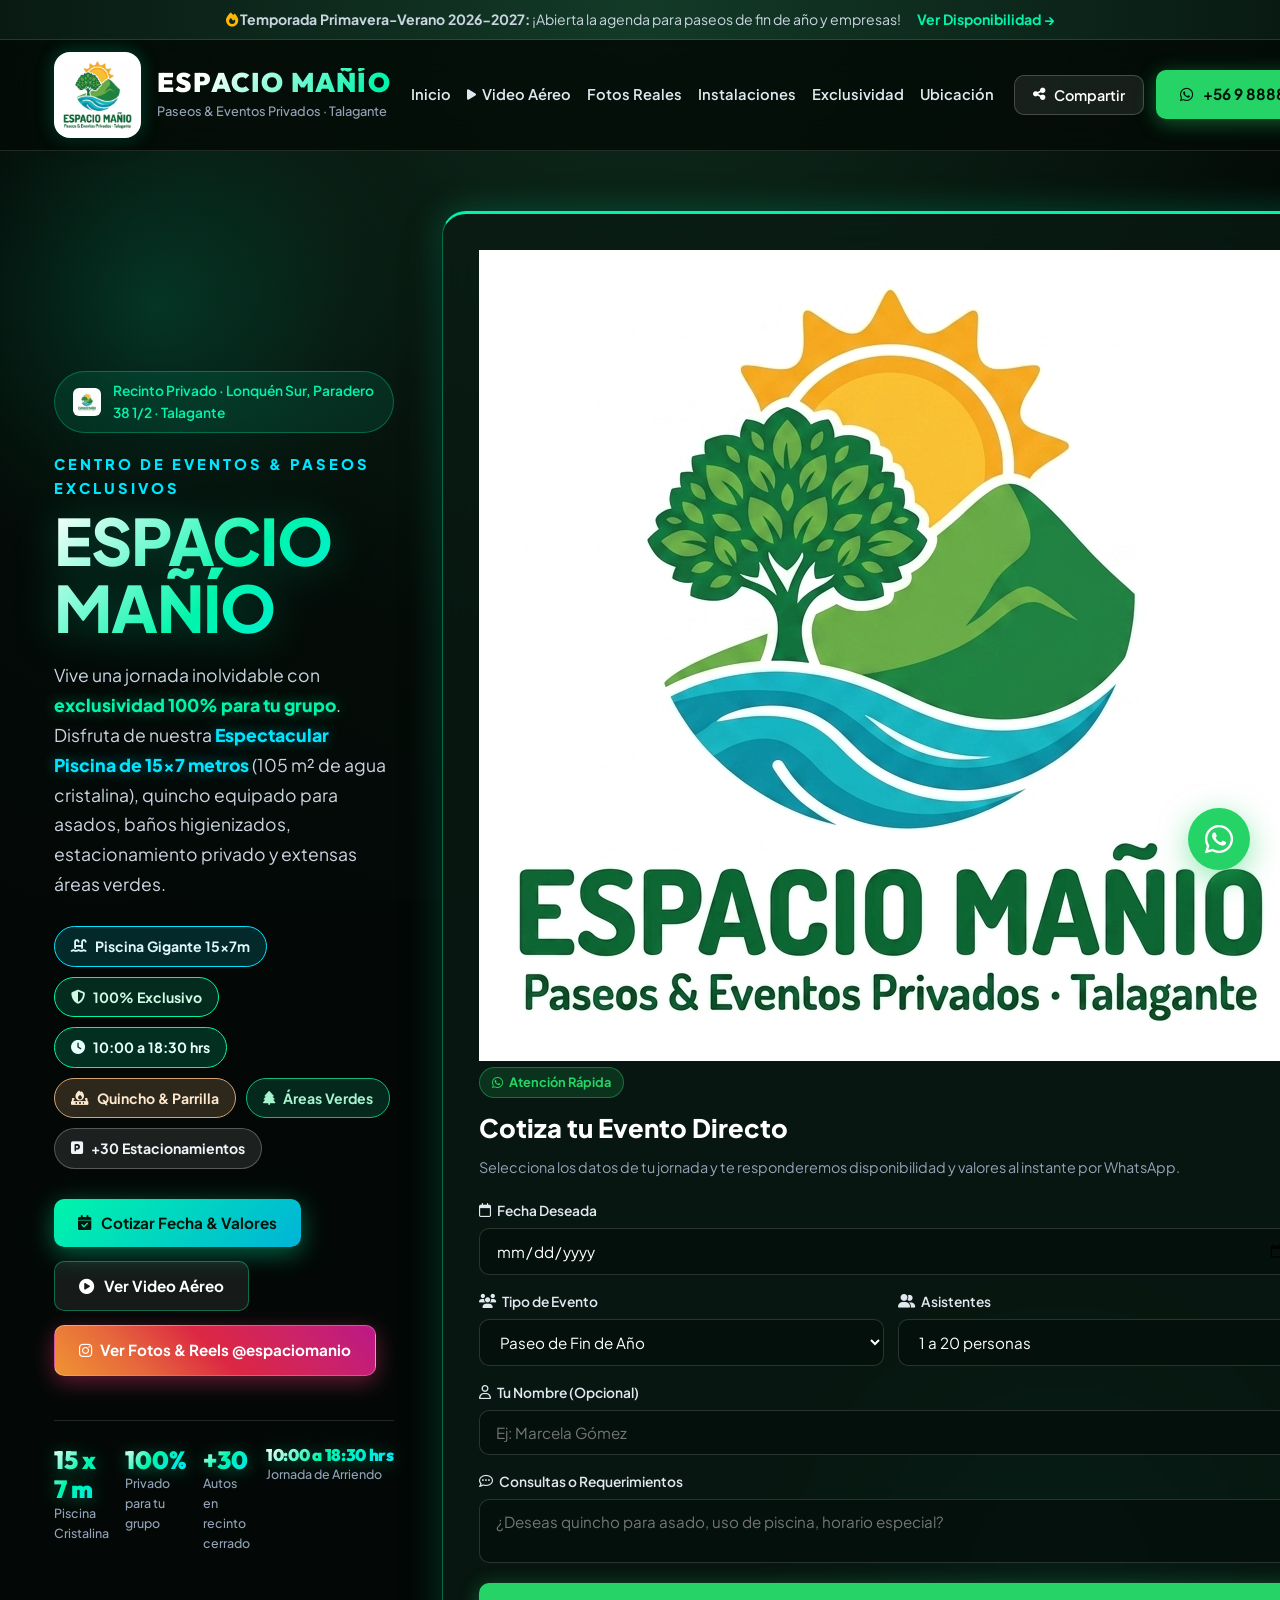
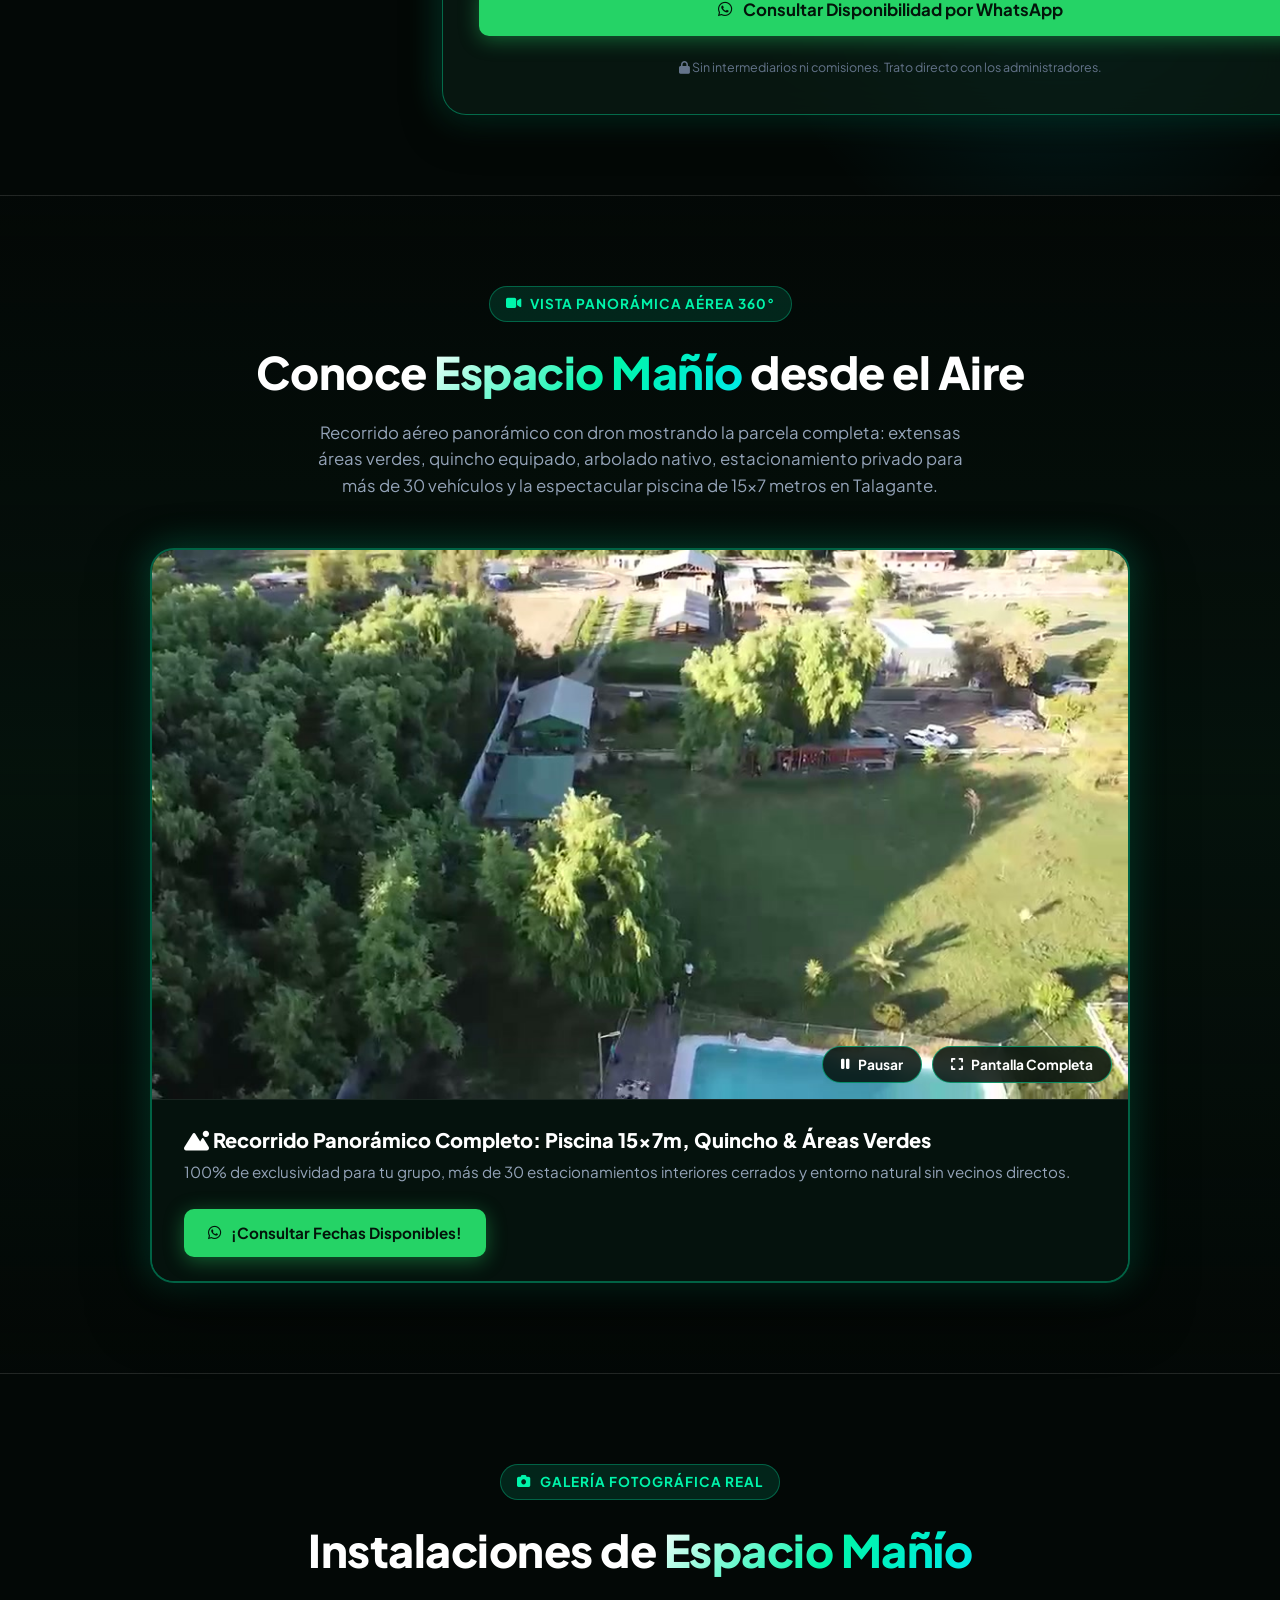
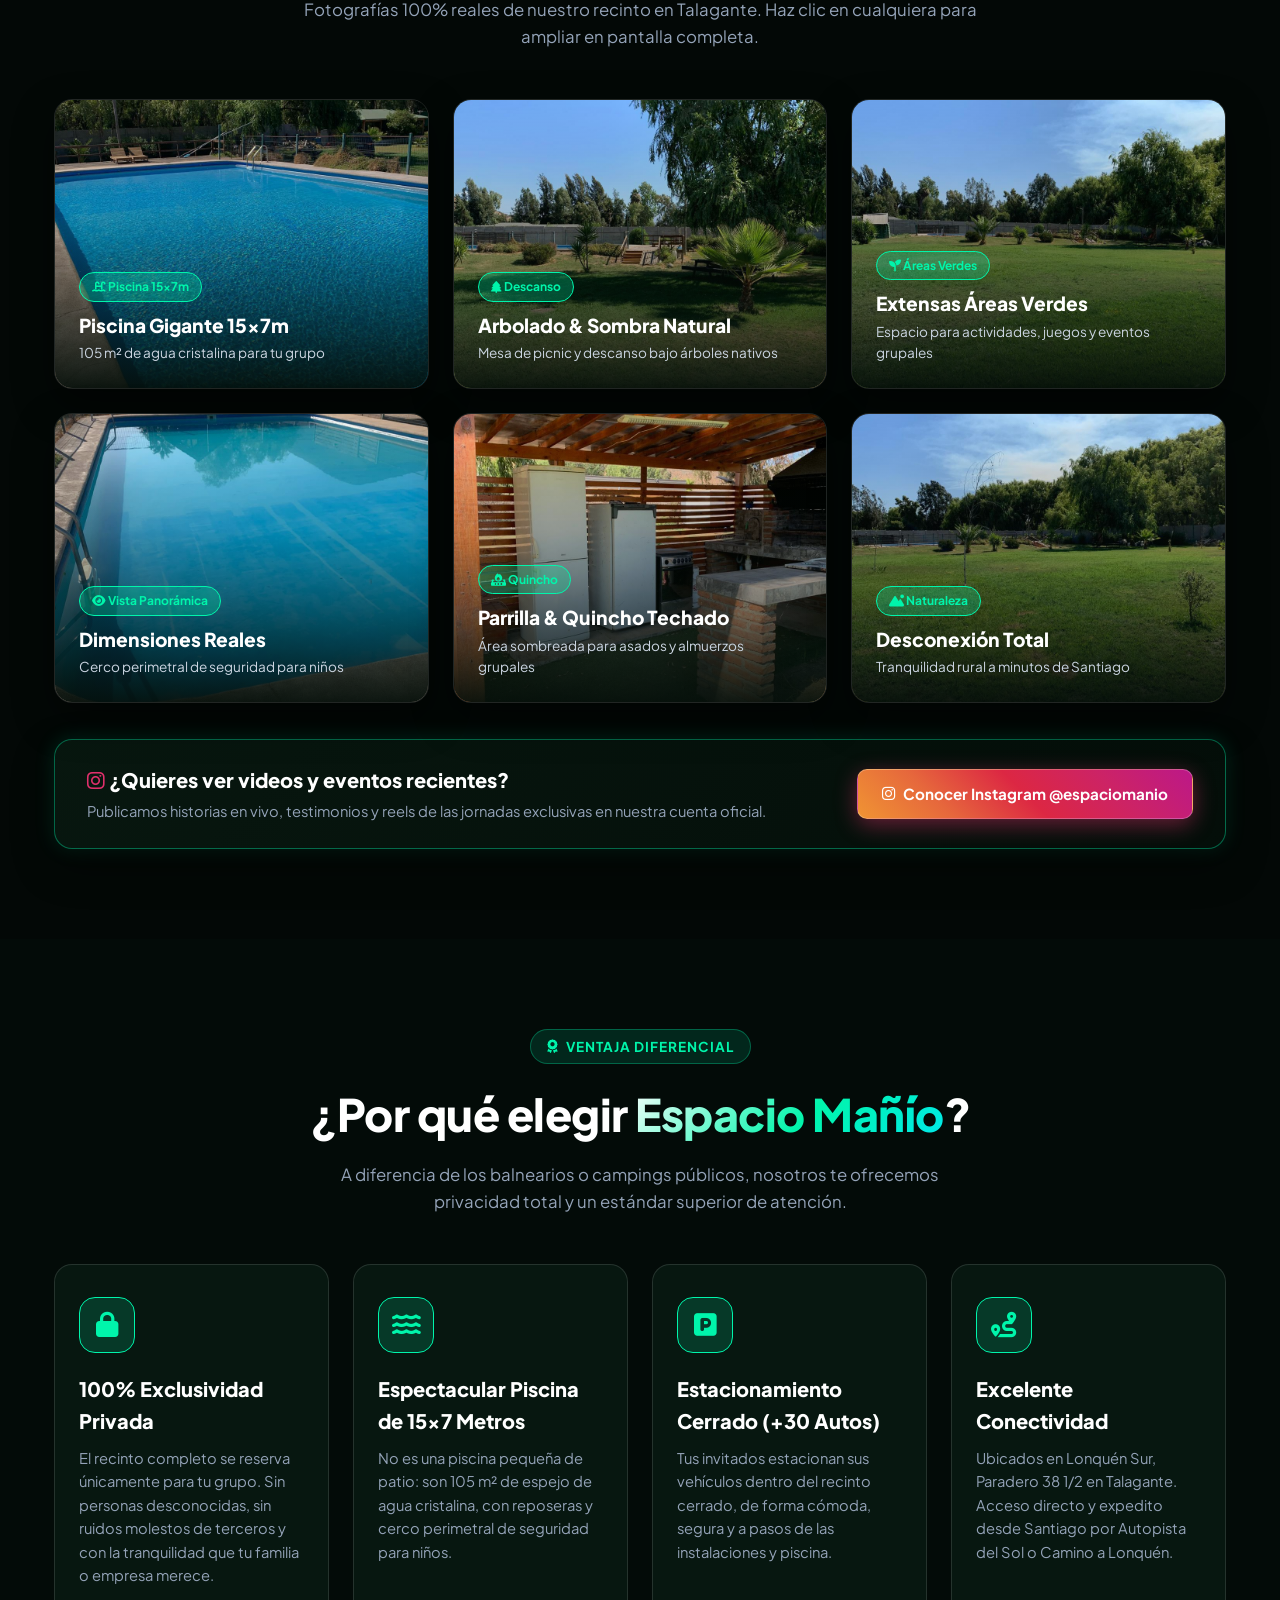
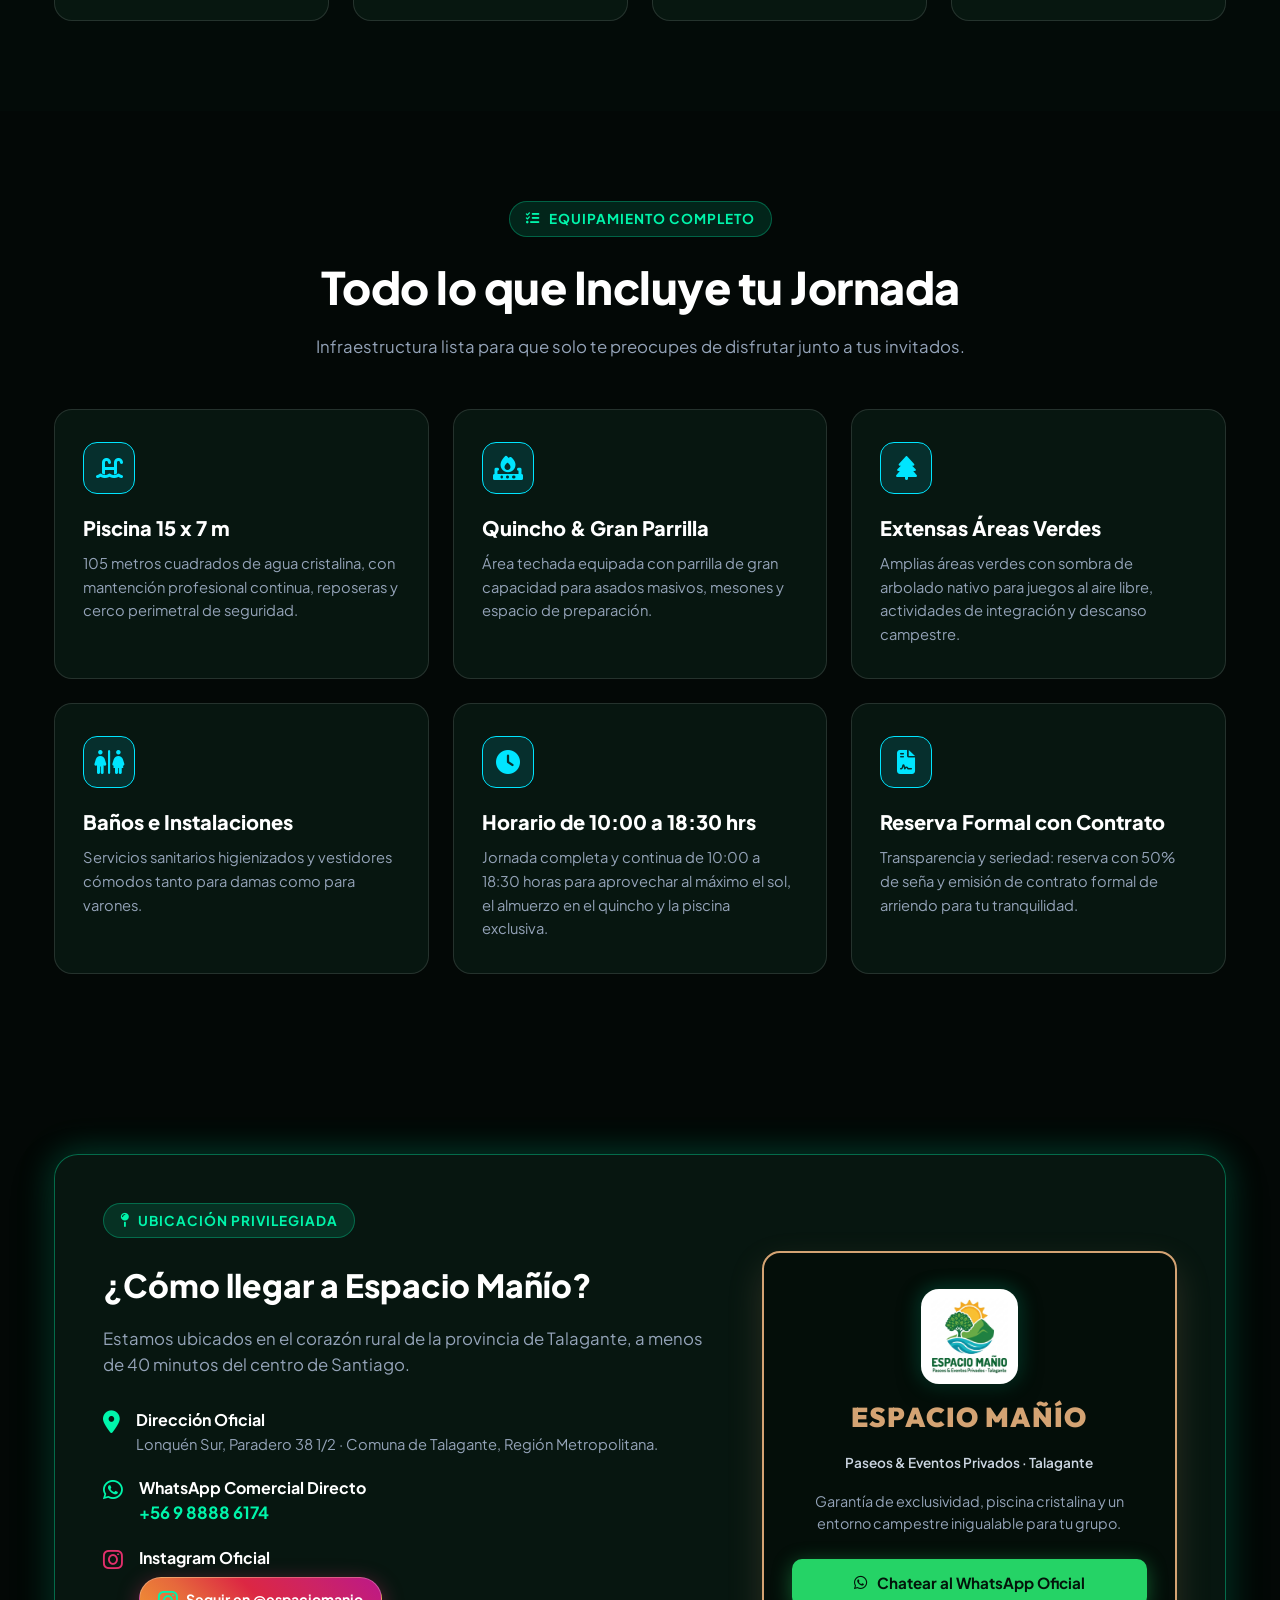
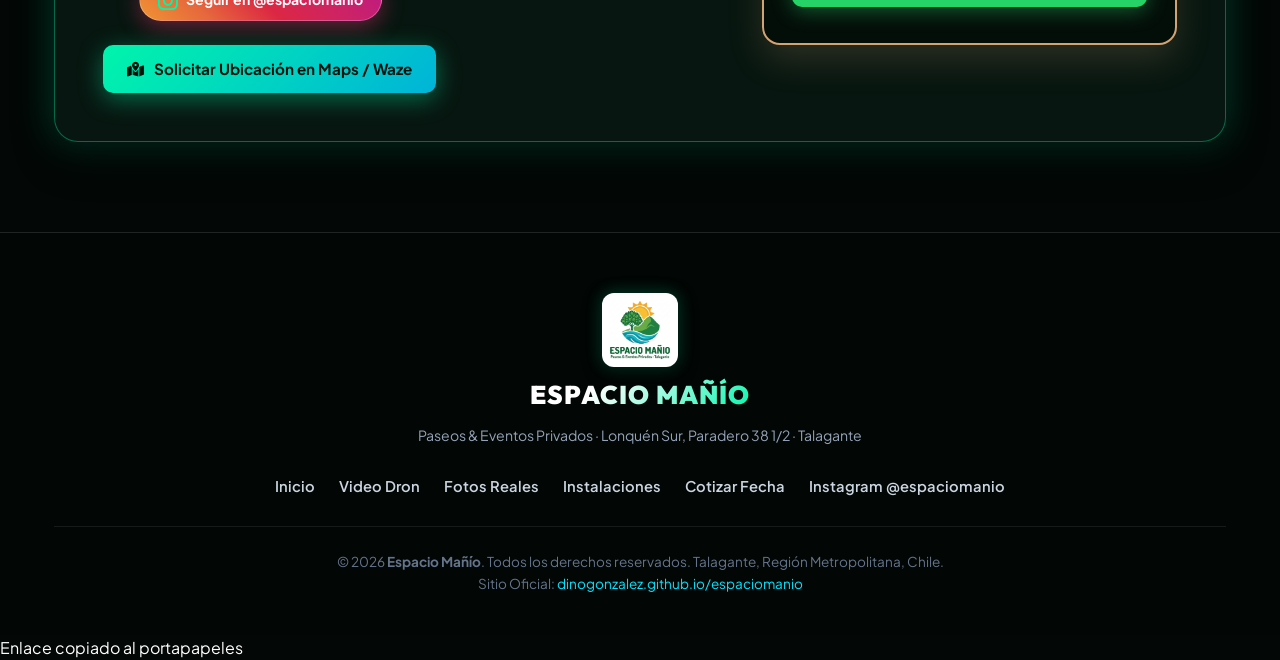
==== commit 9177a24b: "feat: control dual de QR (Web vs WhatsApp), eliminacion de sonido en video dron, supresion total de " ====
--- a/index.html
+++ b/index.html
@@ -57,8 +57,10 @@
   <meta property="og:type" content="website">
   <meta property="og:url" content="https://dinogonzalez.github.io/espaciomanio/">
   <meta property="og:title" content="Espacio Mañío · Paseos & Eventos Privados en Talagante">
-  <meta property="og:description" content="Piscina gigante de 15x7m, quincho equipado, áreas verdes y estacionamiento privado. ¡Exclusividad total para tu grupo en Talagante!">
-  <meta property="og:image" content="https://dinogonzalez.github.io/espaciomanio/assets/images/piscina_principal.jpeg">
+  <meta property="og:description" content="Recinto 100% exclusivo para eventos y empresas. Piscina de 15x7m, quincho equipado, áreas verdes y estacionamiento privado.">
+  <meta property="og:image" content="https://dinogonzalez.github.io/espaciomanio/assets/images/og_preview_logo.png">
+  <meta property="og:image:secure_url" content="https://dinogonzalez.github.io/espaciomanio/assets/images/og_preview_logo.png">
+  <meta property="og:image:type" content="image/png">
   <meta property="og:image:width" content="1200">
   <meta property="og:image:height" content="630">
   <meta property="og:locale" content="es_CL">
@@ -68,7 +70,7 @@
   <meta name="twitter:url" content="https://dinogonzalez.github.io/espaciomanio/">
   <meta name="twitter:title" content="Espacio Mañío · Paseos & Eventos Privados en Talagante">
   <meta name="twitter:description" content="Recinto 100% exclusivo: piscina de 15x7m, quincho equipado, áreas verdes y estacionamiento.">
-  <meta name="twitter:image" content="https://dinogonzalez.github.io/espaciomanio/assets/images/piscina_principal.jpeg">
+  <meta name="twitter:image" content="https://dinogonzalez.github.io/espaciomanio/assets/images/og_preview_logo.png">
 
   <!-- PWA & Mobile Icons -->
   <link rel="manifest" href="manifest.json">
@@ -221,8 +223,11 @@
         <div class="glass-card quote-card" id="disponibilidad">
           
           <div class="quote-card-header">
+            <div class="card-brand-emblem">
+              <img src="assets/images/logo_badge_blanco.png" alt="Logotipo Oficial Espacio Mañío" class="card-brand-logo">
+            </div>
             <div class="quote-header-badge"><i class="fa-brands fa-whatsapp"></i> Atención Rápida</div>
-            <h2 class="form-title">¡Cotiza tu Evento Directo!</h2>
+            <h2 class="form-title">Cotiza tu Evento Directo</h2>
             <p class="form-subtitle">Selecciona los datos de tu jornada y te responderemos disponibilidad y valores al instante por WhatsApp.</p>
           </div>
 
@@ -306,9 +311,6 @@
             <button class="video-btn" id="videoPlayPauseBtn" title="Reproducir / Pausar">
               <i class="fa-solid fa-pause"></i> <span>Pausar</span>
             </button>
-            <button class="video-btn" id="videoSoundBtn" title="Activar o silenciar audio">
-              <i class="fa-solid fa-volume-xmark"></i> <span>Activar Sonido</span>
-            </button>
             <button class="video-btn" id="videoFullscreenBtn" title="Ver en pantalla completa">
               <i class="fa-solid fa-expand"></i> <span>Pantalla Completa</span>
             </button>
@@ -639,7 +641,14 @@
   <!-- Image Lightbox Modal -->
   <div class="modal" id="imageModal" role="dialog" aria-modal="true" aria-hidden="true">
     <button class="modal-close" id="modalClose" aria-label="Cerrar vista previa">&times;</button>
-    <div class="modal-content">
+    <div class="modal-content image-modal-content">
+      <div class="image-modal-brand-header">
+        <img src="assets/images/logo_badge_blanco.png" alt="Logotipo Oficial Espacio Mañío" class="image-modal-logo">
+        <div class="image-modal-brand-info">
+          <span class="image-modal-brand-title">ESPACIO MAÑÍO</span>
+          <span class="image-modal-brand-tag">Paseos & Eventos Privados · Talagante</span>
+        </div>
+      </div>
       <img id="modalImage" src="" alt="Vista ampliada" class="modal-img">
       <div id="modalCaption" class="modal-caption"></div>
       <div class="modal-actions">
@@ -724,30 +733,59 @@
         <div class="share-modal-brand">
           <img src="assets/images/logo_badge_blanco.png" alt="Logotipo Oficial Espacio Mañío" class="share-modal-logo">
         </div>
-        <div class="share-header-badge"><i class="fa-solid fa-qrcode"></i> Código QR Oficial</div>
         <h3 class="share-modal-title">Comparte <span class="text-gradient">Espacio Mañío</span></h3>
-        <p class="share-modal-subtitle">Muestra este código QR desde tu celular para que lo escaneen en persona, o comparte la invitación formal con un toque.</p>
-      </div>
-
-      <div class="share-qr-wrapper">
-        <div class="share-qr-card">
-          <img src="assets/images/qr_whatsapp.png" alt="Código QR Espacio Mañío" class="share-qr-image" id="shareQrImg">
-          <span class="share-qr-caption"><i class="fa-solid fa-camera"></i> Escanea con tu cámara para contactar</span>
-        </div>
-      </div>
-
+        <p class="share-modal-subtitle">Selecciona el código QR que deseas mostrar o descargar:</p>
+      </div>
+
+      <!-- QR Selection Tabs -->
+      <div class="qr-tabs-nav">
+        <button type="button" class="qr-tab-btn active" id="tabWebQrBtn" data-target="panelWebQr">
+          <i class="fa-solid fa-globe"></i> QR Página Web
+        </button>
+        <button type="button" class="qr-tab-btn" id="tabWhatsappQrBtn" data-target="panelWhatsappQr">
+          <i class="fa-brands fa-whatsapp"></i> QR WhatsApp
+        </button>
+      </div>
+
+      <!-- Panel 1: Website QR -->
+      <div class="qr-display-panel active" id="panelWebQr">
+        <div class="share-qr-wrapper">
+          <div class="share-qr-card">
+            <img src="assets/images/qr_sitio_web.png" alt="Código QR Sitio Web Espacio Mañío" class="share-qr-image">
+            <span class="share-qr-caption"><i class="fa-solid fa-globe"></i> Abre directo la Página Web Oficial</span>
+          </div>
+        </div>
+        <p class="qr-instruction-text">Escanea este código con la cámara de cualquier celular para ingresar a la página web oficial, fotos aéreas de dron e instalaciones.</p>
+        <a href="assets/images/qr_sitio_web.png" download="QR_Espacio_Manio_SitioWeb.png" class="btn btn-glass btn-share-action">
+          <i class="fa-solid fa-download"></i> Descargar QR de la Página Web
+        </a>
+      </div>
+
+      <!-- Panel 2: WhatsApp QR -->
+      <div class="qr-display-panel" id="panelWhatsappQr">
+        <div class="share-qr-wrapper">
+          <div class="share-qr-card">
+            <img src="assets/images/qr_whatsapp.png" alt="Código QR WhatsApp Espacio Mañío" class="share-qr-image">
+            <span class="share-qr-caption"><i class="fa-brands fa-whatsapp"></i> Abre directo el WhatsApp de Reservas</span>
+          </div>
+        </div>
+        <p class="qr-instruction-text">Escanea este código para abrir directamente una conversación en WhatsApp y consultar fechas disponibles y valores oficiales.</p>
+        <a href="assets/images/qr_whatsapp.png" download="QR_Espacio_Manio_WhatsApp.png" class="btn btn-glass btn-share-action">
+          <i class="fa-solid fa-download"></i> Descargar QR de WhatsApp
+        </a>
+      </div>
+
+      <hr class="share-divider">
+
+      <!-- Additional Corporate Actions -->
       <div class="share-actions-group">
-        <a href="https://wa.me/?text=%F0%9F%8C%BF%20*ESPACIO%20MA%C3%91%C3%8DO%20%E2%80%94%20Paseos%20%26%20Eventos%20Privados%20en%20Talagante*%0A%F0%9F%93%8D%20Lonqu%C3%A9n%20Sur%2C%20Paradero%2038%20%C2%BD%0A%0ARecinto%20100%25%20exclusivo%20para%20tu%20grupo%3A%0A%E2%99%85%EF%B8%8F%20Espectacular%20Piscina%20de%2015x7m%20(105%20m%C2%B2%20de%20agua%20cristalina)%0A%F0%9F%94%A5%20Quincho%20techado%20y%20parrillas%20para%20asados%0A%F0%9F%8C%B3%20M%C3%A1s%20de%205.000%20m%C2%B2%20de%20%C3%A1reas%20verdes%20y%20sombra%0A%F0%9F%9A%97%20Estacionamiento%20privado%20cerrado%20para%20%2B30%20autos%0A%E2%8F%B0%20Jornada%20de%20arriendo%3A%2010%3A00%20a%2018%3A30%20hrs%0A%0A%F0%9F%93%B2%20Contacto%20y%20Reservas%20WhatsApp%3A%20%2B56%209%208888%206174" target="_blank" rel="noopener" class="btn btn-whatsapp btn-share-action" id="shareWhatsappActionBtn">
-          <i class="fa-brands fa-whatsapp"></i> Compartir por WhatsApp
+        <a href="https://wa.me/?text=ESPACIO%20MA%C3%91%C3%8DO%20%E2%80%94%20Paseos%20%26%20Eventos%20Privados%0ALonqu%C3%A9n%20Sur%2C%20Paradero%2038%20%C2%BD%2C%20Talagante%0A%0ARecinto%20100%25%20exclusivo%20para%20grupos%2C%20empresas%20y%20colegios.%0A%0AInstalaciones%20y%20servicios%20incluidos%3A%0A%E2%80%A2%20Espectacular%20Piscina%20de%2015x7%20metros%20(105%20m%C2%B2%20de%20agua%20cristalina)%0A%E2%80%A2%20Quincho%20techado%20equipado%20con%20parrillas%20para%20asados%0A%E2%80%A2%20M%C3%A1s%20de%205.000%20m%C2%B2%20de%20%C3%A1reas%20verdes%20y%20sombra%20natural%0A%E2%80%A2%20Estacionamiento%20privado%20cerrado%20para%20m%C3%A1s%20de%2030%20veh%C3%ADculos%0A%E2%80%A2%20Ba%C3%B1os%20higienizados%20y%20camarines%0A%E2%80%A2%20Jornada%20de%20arriendo%3A%2010%3A00%20a%2018%3A30%20horas%0A%0AContacto%20y%20Reservas%3A%20%2B56%209%208888%206174%0ASitio%20Web%20Oficial%3A%20https%3A%2F%2Fdinogonzalez.github.io%2Fespaciomanio%2F" target="_blank" rel="noopener" class="btn btn-whatsapp btn-share-action" id="shareWhatsappActionBtn">
+          <i class="fa-brands fa-whatsapp"></i> Compartir Invitación por WhatsApp
         </a>
 
         <button type="button" class="btn btn-glass btn-share-action" id="copyShareTextBtn">
-          <i class="fa-regular fa-copy"></i> Copiar Invitación con Formato
+          <i class="fa-regular fa-copy"></i> Copiar Invitación con Formato (Texto)
         </button>
-
-        <a href="assets/images/qr_whatsapp.png" download="QR_Espacio_Manio_Oficial.png" class="btn btn-glass btn-share-action" id="downloadQrBtn">
-          <i class="fa-solid fa-download"></i> Descargar Imagen del QR
-        </a>
       </div>
 
     </div>
--- a/styles.css
+++ b/styles.css
@@ -242,18 +242,23 @@
 .nav-menu {
   display: flex;
   list-style: none;
-  gap: 22px;
-  align-items: center;
+  gap: 16px;
+  align-items: center;
+  flex-wrap: nowrap;
 }
 
 .nav-link {
   color: #e2e8f0;
   text-decoration: none;
-  font-size: 0.95rem;
+  font-size: 0.92rem;
   font-weight: 600;
   transition: var(--transition);
   position: relative;
   padding: 6px 0;
+  white-space: nowrap !important;
+  display: inline-flex;
+  align-items: center;
+  gap: 6px;
 }
 
 .nav-link::after {
@@ -1552,10 +1557,82 @@
   max-width: 480px;
   background: rgba(4, 14, 9, 0.98);
   backdrop-filter: blur(25px);
+/* Card Brand Emblem in Hero Quote Card */
+.card-brand-emblem {
+  margin-bottom: 12px;
+}
+
+.card-brand-logo {
+  height: 56px;
+  width: auto;
+  background: #ffffff;
+  padding: 4px;
+  border-radius: 12px;
+  box-shadow: 0 4px 16px rgba(0, 0, 0, 0.45), 0 0 16px rgba(0, 245, 171, 0.3);
+  display: inline-block;
+  border: 1px solid rgba(255, 255, 255, 0.35);
+}
+
+/* Image Modal Brand Header */
+.image-modal-content {
+  max-width: 900px;
+  width: 92%;
+  background: rgba(4, 14, 9, 0.98);
+  border: 1px solid var(--border-neon);
+  border-radius: var(--radius-lg);
+  padding: 24px;
+  position: relative;
+  text-align: center;
+}
+
+.image-modal-brand-header {
+  display: flex;
+  align-items: center;
+  gap: 12px;
+  margin-bottom: 16px;
+  padding-bottom: 12px;
+  border-bottom: 1px solid var(--border-glass);
+}
+
+.image-modal-logo {
+  height: 48px;
+  width: auto;
+  background: #ffffff;
+  padding: 3px;
+  border-radius: 10px;
+  box-shadow: 0 4px 12px rgba(0, 0, 0, 0.4);
+}
+
+.image-modal-brand-info {
+  display: flex;
+  flex-direction: column;
+  text-align: left;
+}
+
+.image-modal-brand-title {
+  font-family: var(--font-heading);
+  font-size: 1.15rem;
+  font-weight: 800;
+  color: #ffffff;
+  line-height: 1.1;
+}
+
+.image-modal-brand-tag {
+  font-size: 0.74rem;
+  color: var(--brand-mint);
+  font-weight: 600;
+  margin-top: 2px;
+}
+
+/* Share & Dual QR Modal Specifics */
+.share-modal-content {
+  max-width: 500px;
+  background: rgba(4, 14, 9, 0.98);
+  backdrop-filter: blur(25px);
   -webkit-backdrop-filter: blur(25px);
   border: 1px solid var(--border-neon);
   box-shadow: 0 25px 60px rgba(0, 0, 0, 0.9), 0 0 35px rgba(0, 245, 171, 0.35);
-  padding: 34px 28px;
+  padding: 30px 24px;
   position: relative;
   text-align: center;
 }
@@ -1569,11 +1646,11 @@
 }
 
 .share-modal-header {
-  margin-bottom: 16px;
+  margin-bottom: 12px;
 }
 
 .share-modal-brand {
-  margin-bottom: 12px;
+  margin-bottom: 10px;
 }
 
 .share-modal-logo {
@@ -1586,44 +1663,77 @@
   display: inline-block;
 }
 
-.share-header-badge {
-  display: inline-flex;
-  align-items: center;
-  gap: 8px;
-  background: rgba(0, 245, 171, 0.12);
-  border: 1px solid rgba(0, 245, 171, 0.35);
-  padding: 5px 14px;
-  border-radius: var(--radius-full);
-  color: var(--brand-mint);
-  font-size: 0.8rem;
-  font-weight: 700;
-  margin-bottom: 10px;
-}
-
 .share-modal-title {
   font-family: var(--font-heading);
-  font-size: 1.6rem;
+  font-size: 1.55rem;
   font-weight: 900;
-  margin-bottom: 8px;
+  margin-bottom: 6px;
   color: #ffffff;
 }
 
 .share-modal-subtitle {
-  font-size: 0.9rem;
+  font-size: 0.88rem;
   color: var(--text-muted);
-  line-height: 1.5;
+  line-height: 1.4;
+}
+
+/* QR Code Tabs */
+.qr-tabs-nav {
+  display: flex;
+  justify-content: center;
+  gap: 10px;
+  margin: 14px 0 12px;
+}
+
+.qr-tab-btn {
+  background: rgba(255, 255, 255, 0.06);
+  border: 1px solid var(--border-glass);
+  color: #cbd5e1;
+  padding: 8px 18px;
+  border-radius: var(--radius-full);
+  font-size: 0.88rem;
+  font-weight: 700;
+  cursor: pointer;
+  display: inline-flex;
+  align-items: center;
+  gap: 8px;
+  transition: all 0.25s ease;
+}
+
+.qr-tab-btn:hover {
+  border-color: var(--brand-mint);
+  color: #ffffff;
+  background: rgba(0, 245, 171, 0.1);
+}
+
+.qr-tab-btn.active {
+  background: var(--brand-mint);
+  color: #03140a;
+  border-color: var(--brand-mint);
+  box-shadow: 0 4px 16px rgba(0, 245, 171, 0.4);
+}
+
+.qr-display-panel {
+  display: none;
+}
+
+.qr-display-panel.active {
+  display: flex;
+  flex-direction: column;
+  align-items: center;
+  animation: fadeIn 0.25s ease;
 }
 
 .share-qr-wrapper {
-  margin: 18px 0;
+  margin: 8px 0 10px;
   display: flex;
   justify-content: center;
 }
 
 .share-qr-card {
   background: #ffffff;
-  padding: 16px 16px 12px;
-  border-radius: 18px;
+  padding: 14px 14px 10px;
+  border-radius: 16px;
   box-shadow: 0 10px 30px rgba(0, 0, 0, 0.6), 0 0 25px rgba(0, 245, 171, 0.35);
   border: 2px solid rgba(0, 245, 171, 0.5);
   display: inline-flex;
@@ -1638,14 +1748,14 @@
 }
 
 .share-qr-image {
-  width: 210px;
-  height: 210px;
+  width: 200px;
+  height: 200px;
   display: block;
-  border-radius: 8px;
+  border-radius: 6px;
 }
 
 .share-qr-caption {
-  font-size: 0.78rem;
+  font-size: 0.76rem;
   font-weight: 700;
   color: #03140a;
   display: flex;
@@ -1653,17 +1763,33 @@
   gap: 6px;
 }
 
+.qr-instruction-text {
+  font-size: 0.82rem;
+  color: #cbd5e1;
+  max-width: 380px;
+  margin: 6px auto 12px;
+  line-height: 1.4;
+}
+
+.share-divider {
+  border: 0;
+  height: 1px;
+  background: var(--border-glass);
+  margin: 16px 0 12px;
+  width: 100%;
+}
+
 .share-actions-group {
   display: flex;
   flex-direction: column;
   gap: 10px;
-  margin-top: 14px;
+  width: 100%;
 }
 
 .btn-share-action {
   width: 100%;
   padding: 12px 18px;
-  font-size: 0.92rem;
+  font-size: 0.9rem;
   justify-content: center;
 }
 
@@ -1695,30 +1821,35 @@
 /* ==========================================================================
    Responsive Breakpoints
    ========================================================================== */
-@media (max-width: 1180px) {
+@media (max-width: 1280px) {
+  .nav-container {
+    gap: 12px;
+  }
+  .nav-brand-logo {
+    height: 62px;
+  }
+  .nav-brand-name {
+    font-size: 1.35rem;
+  }
   .nav-menu {
-    gap: 14px;
+    gap: 10px;
   }
   .nav-link {
-    font-size: 0.88rem;
-  }
-  .nav-brand-logo {
-    height: 68px;
-  }
-  .nav-brand-name {
-    font-size: 1.4rem;
+    font-size: 0.82rem;
+    white-space: nowrap !important;
+    padding: 4px 0;
   }
   .btn-share {
+    padding: 7px 12px;
+    font-size: 0.82rem;
+  }
+  .btn-whatsapp {
     padding: 8px 14px;
-    font-size: 0.85rem;
-  }
-  .btn-whatsapp {
-    padding: 10px 18px;
-    font-size: 0.88rem;
-  }
-}
-
-@media (max-width: 980px) {
+    font-size: 0.84rem;
+  }
+}
+
+@media (max-width: 1060px) {
   .nav-menu-wrapper {
     display: none;
   }
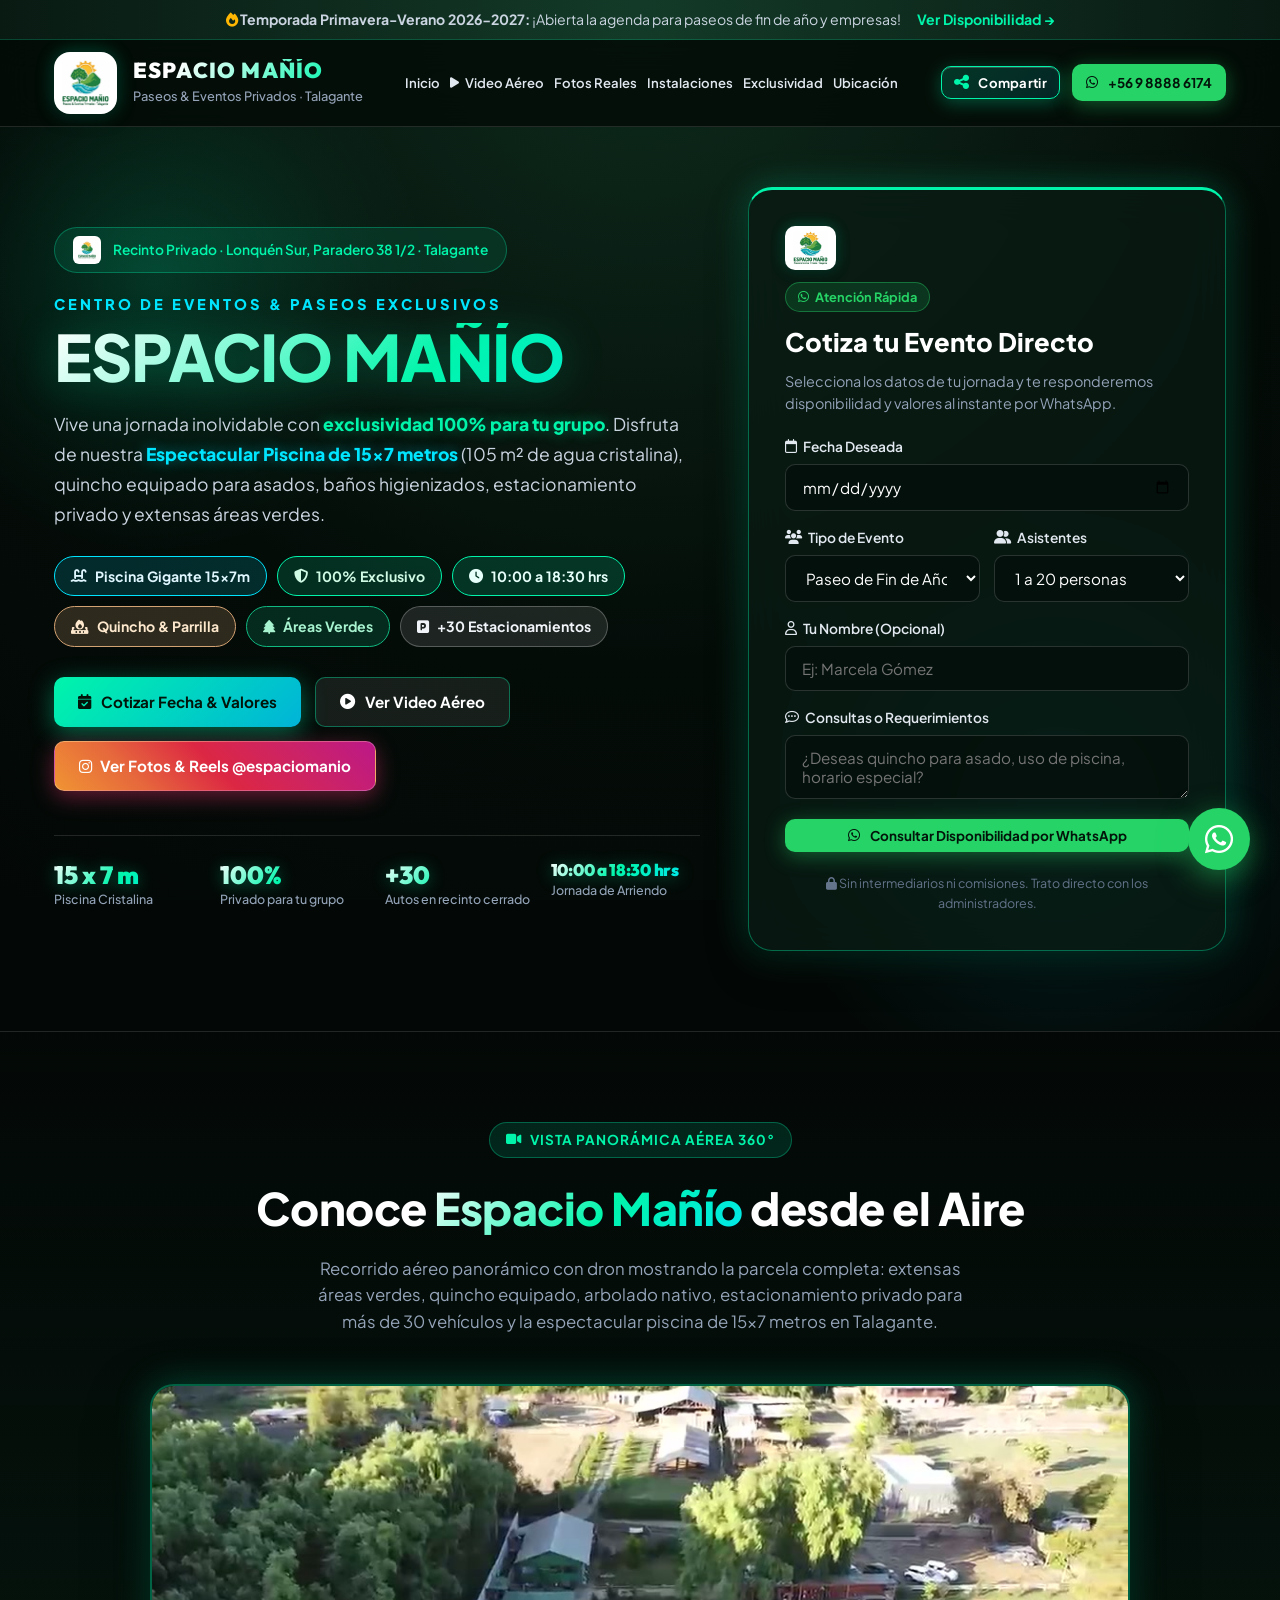
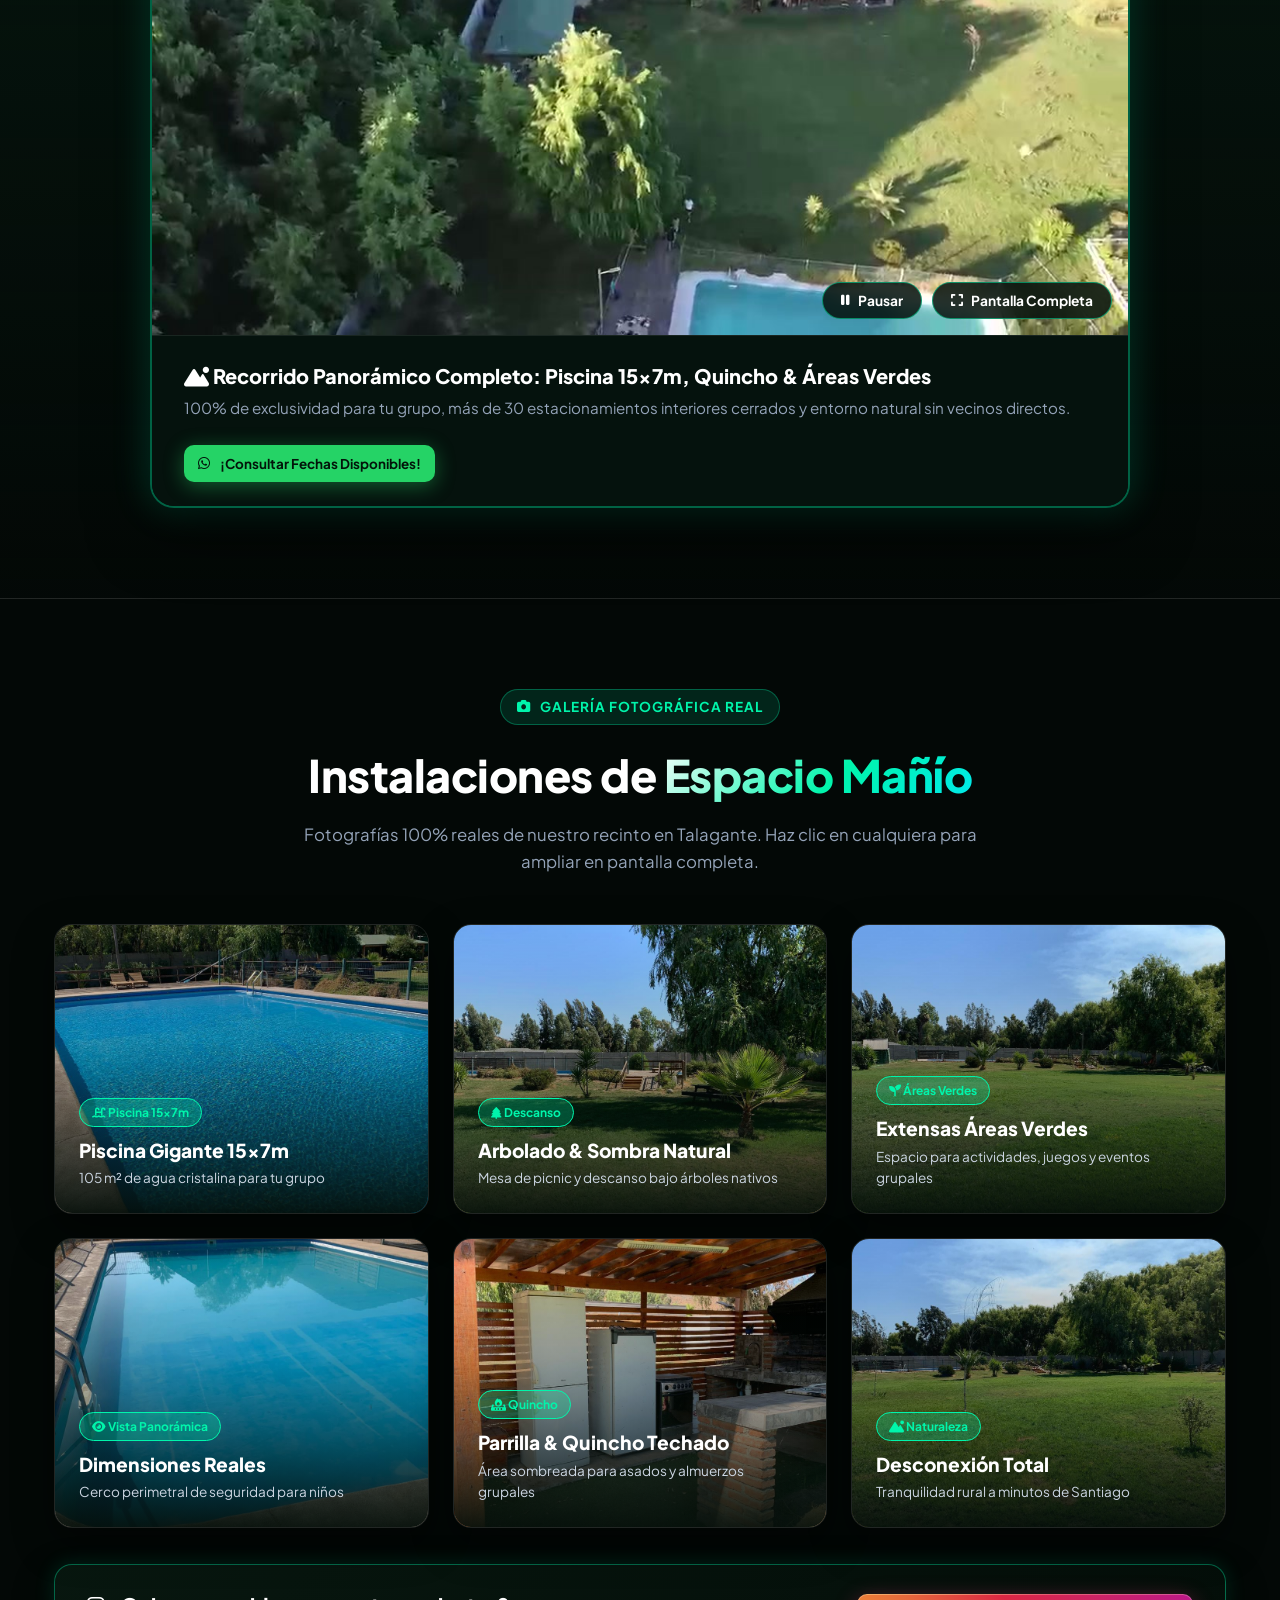
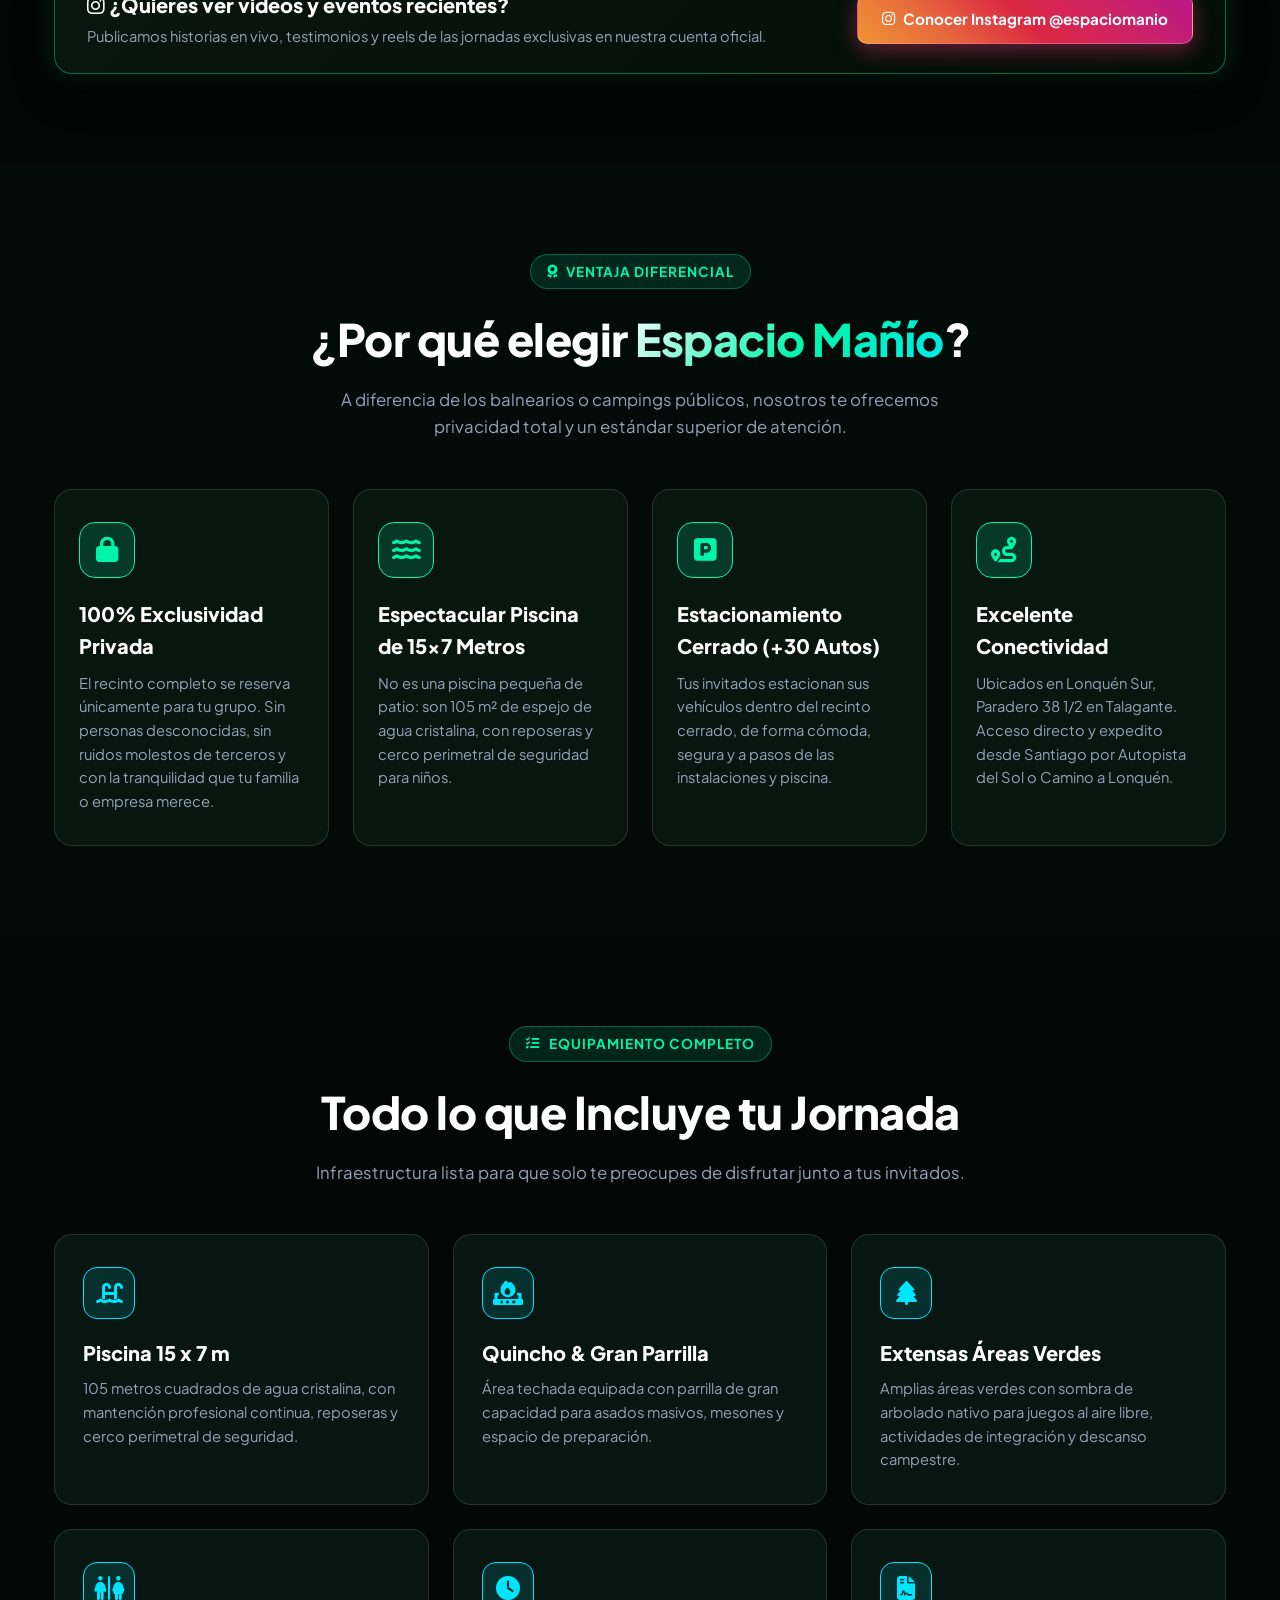
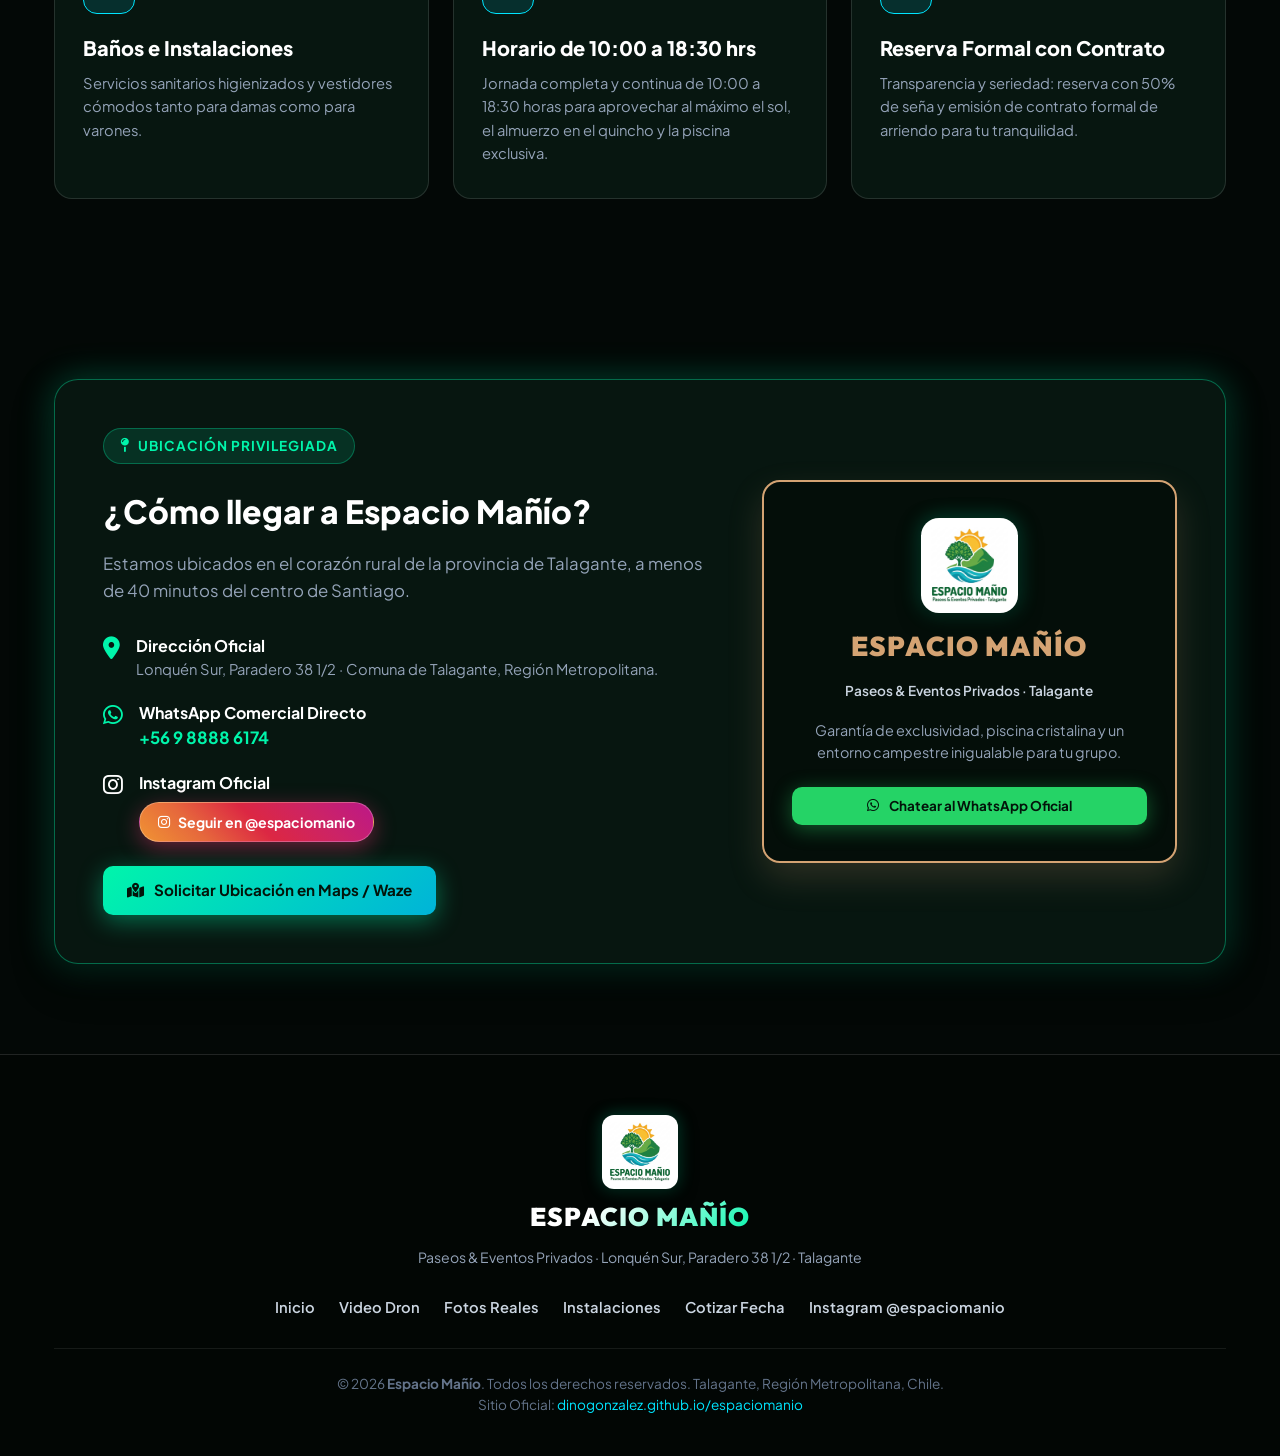
==== commit c67b551c: "fix: logo oficial en centro de QR WhatsApp, correccion de proporcion en hero y modal galeria, icono " ====
--- a/index.html
+++ b/index.html
@@ -192,7 +192,7 @@
             <i class="fa-solid fa-circle-play" style="color: var(--accent-mint);"></i> Ver Video Aéreo
           </a>
           <a href="https://instagram.com/espaciomanio" target="_blank" rel="noopener" class="btn btn-instagram" id="heroInstagramBtn">
-            <i class="fa-brands fa-instagram"></i> Ver Fotos & Reels @espaciomanio
+            <i class="fa-brands fa-instagram" style="color: #ffffff !important;"></i> Ver Fotos & Reels @espaciomanio
           </a>
         </div>
 
@@ -224,7 +224,7 @@
           
           <div class="quote-card-header">
             <div class="card-brand-emblem">
-              <img src="assets/images/logo_badge_blanco.png" alt="Logotipo Oficial Espacio Mañío" class="card-brand-logo">
+              <img src="assets/images/logo_badge_blanco.png" alt="Logotipo Oficial Espacio Mañío" class="card-brand-logo" style="height: 44px; max-height: 44px; width: auto; max-width: 140px; object-fit: contain;">
             </div>
             <div class="quote-header-badge"><i class="fa-brands fa-whatsapp"></i> Atención Rápida</div>
             <h2 class="form-title">Cotiza tu Evento Directo</h2>
@@ -414,11 +414,11 @@
       <div class="gallery-social-banner">
         <div class="gallery-social-inner">
           <div class="gallery-social-text">
-            <h4><i class="fa-brands fa-instagram" style="color: #e1306c;"></i> ¿Quieres ver videos y eventos recientes?</h4>
+            <h4><i class="fa-brands fa-instagram" style="color: #ffffff !important;"></i> ¿Quieres ver videos y eventos recientes?</h4>
             <p>Publicamos historias en vivo, testimonios y reels de las jornadas exclusivas en nuestra cuenta oficial.</p>
           </div>
           <a href="https://instagram.com/espaciomanio" target="_blank" rel="noopener" class="btn btn-instagram" id="galleryInstagramBtn">
-            <i class="fa-brands fa-instagram"></i> Conocer Instagram @espaciomanio
+            <i class="fa-brands fa-instagram" style="color: #ffffff !important;"></i> Conocer Instagram @espaciomanio
           </a>
         </div>
       </div>
@@ -558,12 +558,12 @@
           </div>
 
           <div class="location-item">
-            <i class="fa-brands fa-instagram" style="color: #e1306c;"></i>
+            <i class="fa-brands fa-instagram" style="color: #ffffff !important;"></i>
             <div>
               <strong>Instagram Oficial</strong>
               <p style="margin-top: 6px;">
                 <a href="https://instagram.com/espaciomanio" target="_blank" rel="noopener" class="btn btn-instagram btn-instagram-sm">
-                  <i class="fa-brands fa-instagram"></i> Seguir en @espaciomanio
+                  <i class="fa-brands fa-instagram" style="color: #ffffff !important;"></i> Seguir en @espaciomanio
                 </a>
               </p>
             </div>
@@ -643,7 +643,7 @@
     <button class="modal-close" id="modalClose" aria-label="Cerrar vista previa">&times;</button>
     <div class="modal-content image-modal-content">
       <div class="image-modal-brand-header">
-        <img src="assets/images/logo_badge_blanco.png" alt="Logotipo Oficial Espacio Mañío" class="image-modal-logo">
+        <img src="assets/images/logo_badge_blanco.png" alt="Logotipo Oficial Espacio Mañío" class="image-modal-logo" style="height: 36px; max-height: 36px; width: auto; max-width: 110px; object-fit: contain;">
         <div class="image-modal-brand-info">
           <span class="image-modal-brand-title">ESPACIO MAÑÍO</span>
           <span class="image-modal-brand-tag">Paseos & Eventos Privados · Talagante</span>
@@ -666,7 +666,7 @@
       
       <div class="quote-modal-header">
         <div class="quote-modal-brand">
-          <img src="assets/images/logo_badge_blanco.png" alt="Logotipo Oficial Espacio Mañío" class="quote-modal-logo">
+          <img src="assets/images/logo_badge_blanco.png" alt="Logotipo Oficial Espacio Mañío" class="quote-modal-logo" style="height: 80px; max-height: 80px; width: auto; max-width: 220px; object-fit: contain;">
         </div>
         <div class="quote-header-badge"><i class="fa-brands fa-whatsapp"></i> Cotización Inmediata</div>
         <h3 class="quote-modal-title">¡Cotiza tu Evento en <span class="text-gradient">Espacio Mañío</span>!</h3>
@@ -731,7 +731,7 @@
       
       <div class="share-modal-header">
         <div class="share-modal-brand">
-          <img src="assets/images/logo_badge_blanco.png" alt="Logotipo Oficial Espacio Mañío" class="share-modal-logo">
+          <img src="assets/images/logo_badge_blanco.png" alt="Logotipo Oficial Espacio Mañío" class="share-modal-logo" style="height: 60px; max-height: 60px; width: auto; max-width: 200px; object-fit: contain;">
         </div>
         <h3 class="share-modal-title">Comparte <span class="text-gradient">Espacio Mañío</span></h3>
         <p class="share-modal-subtitle">Selecciona el código QR que deseas mostrar o descargar:</p>
--- a/styles.css
+++ b/styles.css
@@ -290,29 +290,41 @@
 }
 
 .btn-share {
-  background: rgba(255, 255, 255, 0.08);
-  border: 1px solid rgba(255, 255, 255, 0.2);
-  color: #ffffff;
-  padding: 10px 18px;
+  background: linear-gradient(135deg, rgba(0, 245, 171, 0.18) 0%, rgba(0, 210, 255, 0.12) 100%);
+  border: 1.5px solid var(--brand-mint);
+  color: #ffffff;
+  padding: 11px 22px;
   border-radius: var(--radius-sm);
   cursor: pointer;
   font-family: var(--font-body);
-  font-weight: 600;
-  font-size: 0.9rem;
+  font-weight: 700;
+  font-size: 0.95rem;
+  letter-spacing: 0.3px;
   display: inline-flex;
   align-items: center;
-  gap: 8px;
+  gap: 9px;
   white-space: nowrap !important;
   flex-shrink: 0;
+  box-shadow: 0 4px 18px rgba(0, 245, 171, 0.3), inset 0 1px 0 rgba(255, 255, 255, 0.2);
   transition: all 0.25s cubic-bezier(0.16, 1, 0.3, 1);
 }
 
+.btn-share i {
+  color: var(--brand-mint);
+  font-size: 1.05rem;
+  transition: transform 0.25s ease;
+}
+
 .btn-share:hover {
-  background: rgba(0, 245, 171, 0.2);
-  border-color: var(--brand-mint);
-  color: var(--brand-mint);
-  transform: translateY(-3px) scale(1.03);
-  box-shadow: 0 8px 24px rgba(0, 245, 171, 0.35);
+  background: linear-gradient(135deg, rgba(0, 245, 171, 0.32) 0%, rgba(0, 210, 255, 0.26) 100%);
+  border-color: #00FF9D;
+  color: #ffffff;
+  transform: translateY(-3px) scale(1.04);
+  box-shadow: 0 8px 28px rgba(0, 245, 171, 0.55), 0 0 20px rgba(0, 229, 255, 0.35);
+}
+
+.btn-share:hover i {
+  transform: rotate(15deg) scale(1.15);
 }
 
 .btn-share:active {
@@ -1124,10 +1136,19 @@
   align-items: flex-start;
 }
 
-.location-item i {
+.location-item > i {
   font-size: 1.4rem;
   color: var(--brand-mint);
   margin-top: 4px;
+}
+
+.location-item > i.fa-instagram {
+  color: #ffffff !important;
+}
+
+.btn-instagram i,
+.btn-instagram .fa-instagram {
+  color: #ffffff !important;
 }
 
 .location-item strong {
@@ -1552,55 +1573,65 @@
     padding: 26px 20px;
   }
 }
-/* Share & QR Modal Specifics */
-.share-modal-content {
-  max-width: 480px;
-  background: rgba(4, 14, 9, 0.98);
-  backdrop-filter: blur(25px);
 /* Card Brand Emblem in Hero Quote Card */
 .card-brand-emblem {
   margin-bottom: 12px;
+  display: flex;
+  align-items: center;
 }
 
 .card-brand-logo {
-  height: 56px;
-  width: auto;
+  height: 44px !important;
+  max-height: 44px !important;
+  width: auto !important;
+  max-width: 140px !important;
   background: #ffffff;
-  padding: 4px;
-  border-radius: 12px;
-  box-shadow: 0 4px 16px rgba(0, 0, 0, 0.45), 0 0 16px rgba(0, 245, 171, 0.3);
+  padding: 3px 6px;
+  border-radius: 10px;
+  box-shadow: 0 4px 14px rgba(0, 0, 0, 0.45), 0 0 14px rgba(0, 245, 171, 0.3);
   display: inline-block;
   border: 1px solid rgba(255, 255, 255, 0.35);
-}
-
-/* Image Modal Brand Header */
+  object-fit: contain;
+}
+
+/* Image Modal (Lightbox) - Compact Brand Header so photo is large */
 .image-modal-content {
-  max-width: 900px;
-  width: 92%;
-  background: rgba(4, 14, 9, 0.98);
+  max-width: 960px;
+  width: 94%;
+  background: rgba(3, 10, 6, 0.98);
+  backdrop-filter: blur(25px);
+  -webkit-backdrop-filter: blur(25px);
   border: 1px solid var(--border-neon);
   border-radius: var(--radius-lg);
-  padding: 24px;
+  padding: 20px 24px;
   position: relative;
   text-align: center;
+  max-height: 92vh;
+  display: flex;
+  flex-direction: column;
 }
 
 .image-modal-brand-header {
   display: flex;
   align-items: center;
   gap: 12px;
-  margin-bottom: 16px;
-  padding-bottom: 12px;
+  margin-bottom: 12px;
+  padding-bottom: 10px;
   border-bottom: 1px solid var(--border-glass);
+  flex-shrink: 0;
 }
 
 .image-modal-logo {
-  height: 48px;
-  width: auto;
+  height: 36px !important;
+  max-height: 36px !important;
+  width: auto !important;
+  max-width: 110px !important;
   background: #ffffff;
-  padding: 3px;
-  border-radius: 10px;
-  box-shadow: 0 4px 12px rgba(0, 0, 0, 0.4);
+  padding: 3px 5px;
+  border-radius: 8px;
+  box-shadow: 0 3px 10px rgba(0, 0, 0, 0.4);
+  display: inline-block;
+  object-fit: contain;
 }
 
 .image-modal-brand-info {
@@ -1611,17 +1642,28 @@
 
 .image-modal-brand-title {
   font-family: var(--font-heading);
-  font-size: 1.15rem;
+  font-size: 1.05rem;
   font-weight: 800;
   color: #ffffff;
   line-height: 1.1;
 }
 
 .image-modal-brand-tag {
-  font-size: 0.74rem;
+  font-size: 0.72rem;
   color: var(--brand-mint);
   font-weight: 600;
-  margin-top: 2px;
+  margin-top: 1px;
+}
+
+.modal-img {
+  max-height: 68vh !important;
+  max-width: 100% !important;
+  width: auto;
+  height: auto;
+  object-fit: contain;
+  border-radius: var(--radius-sm);
+  margin: 0 auto;
+  display: block;
 }
 
 /* Share & Dual QR Modal Specifics */
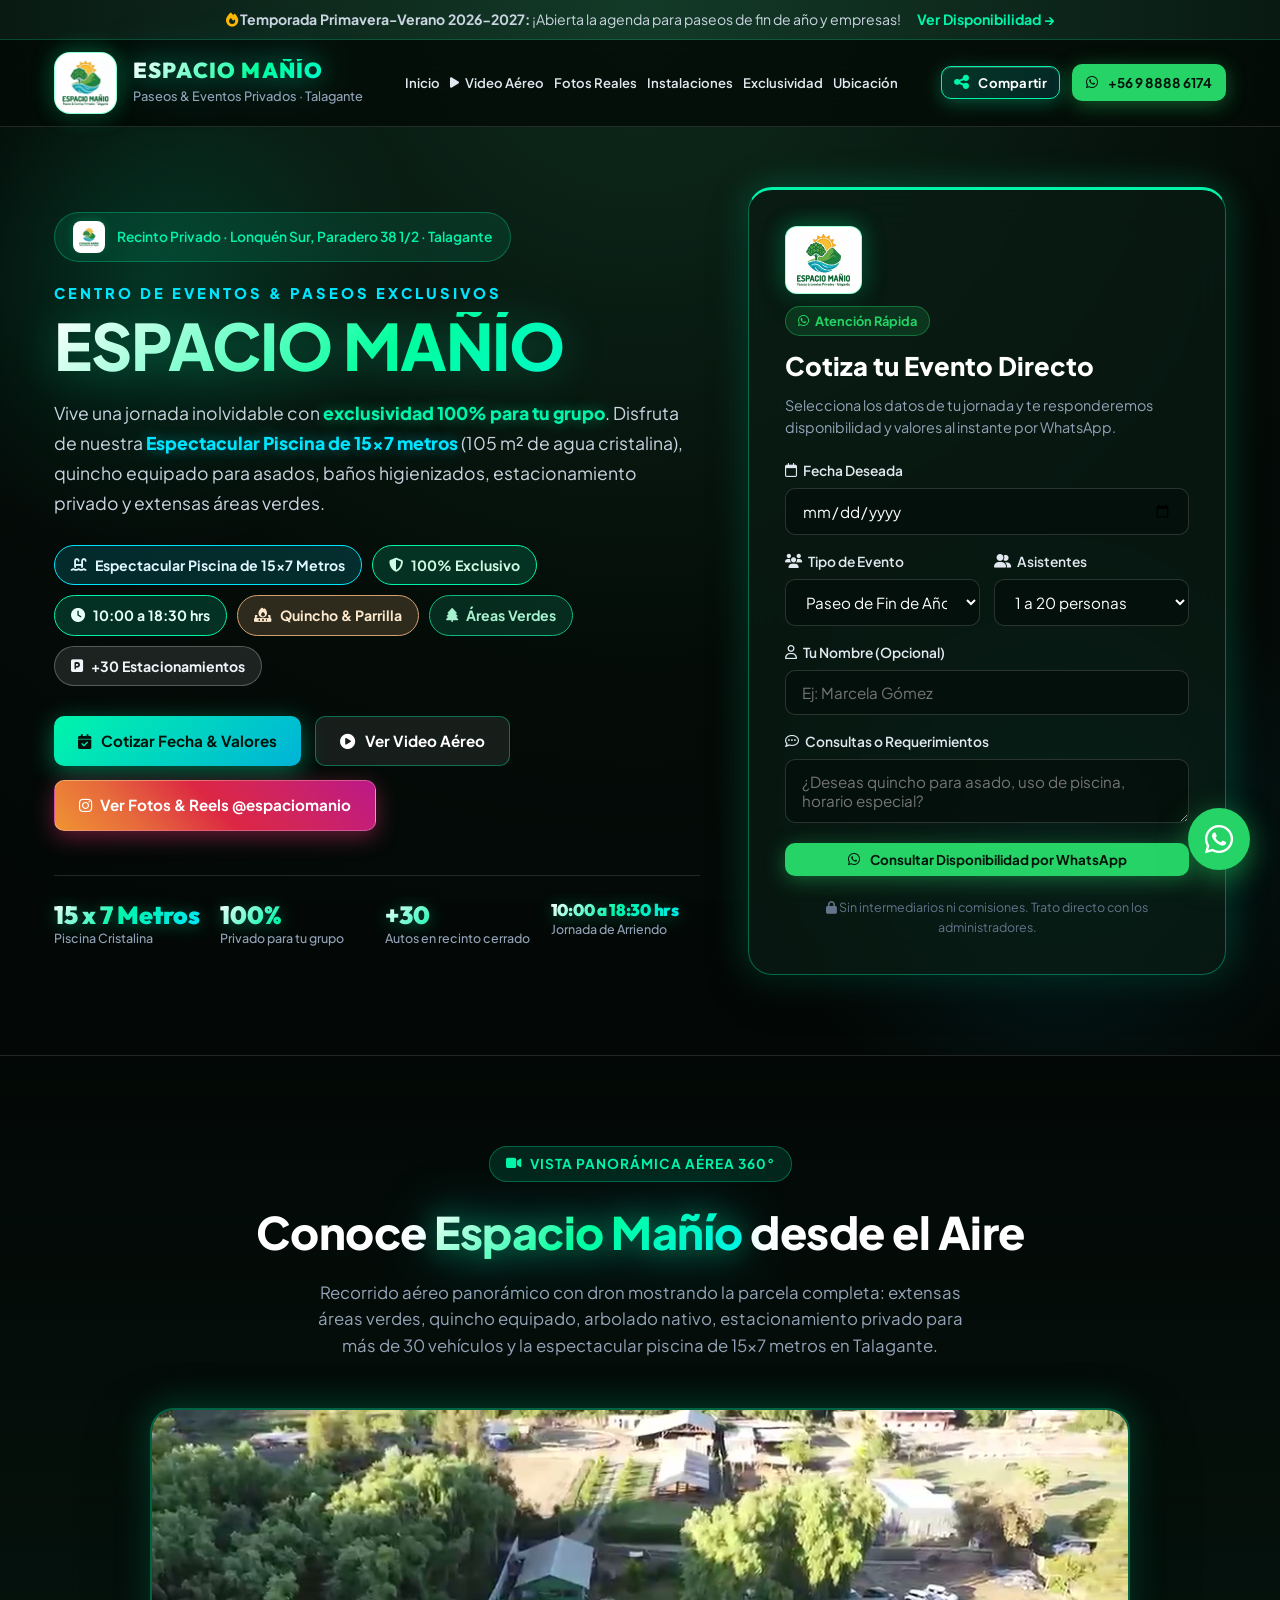
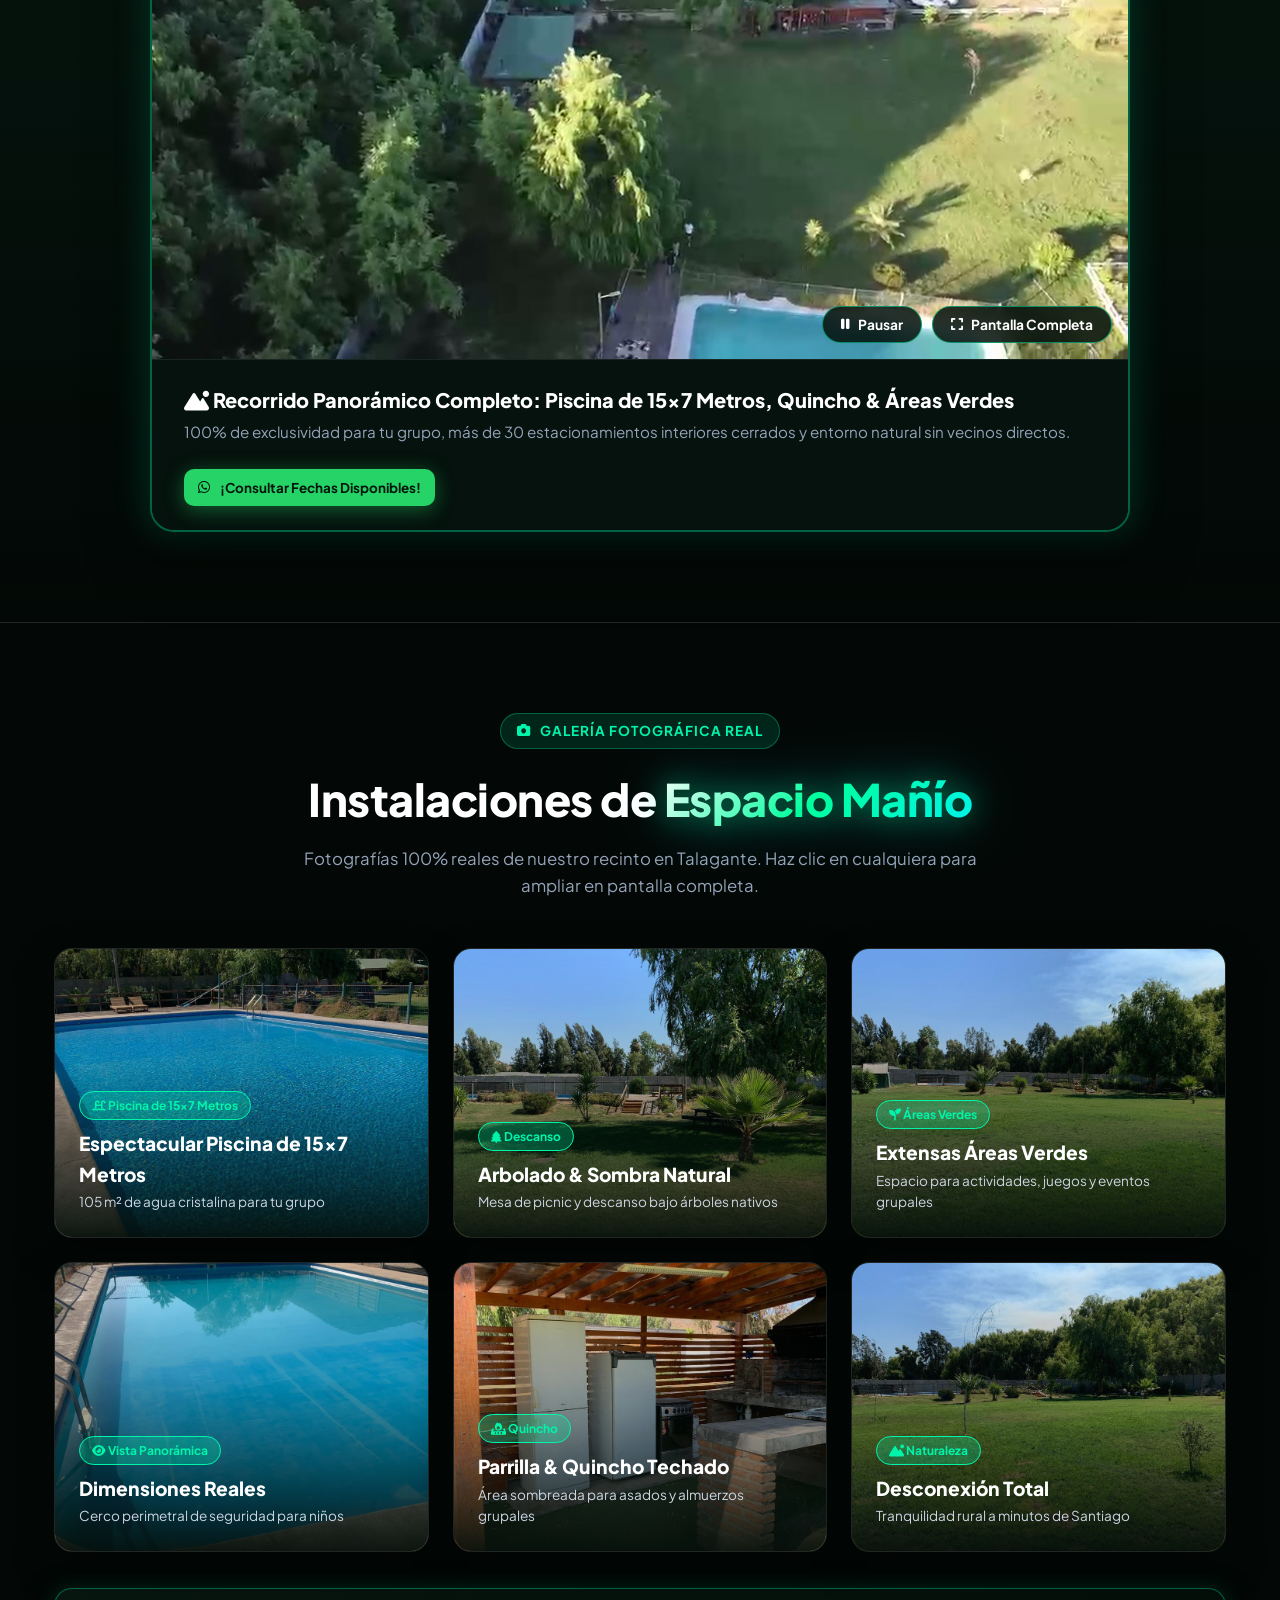
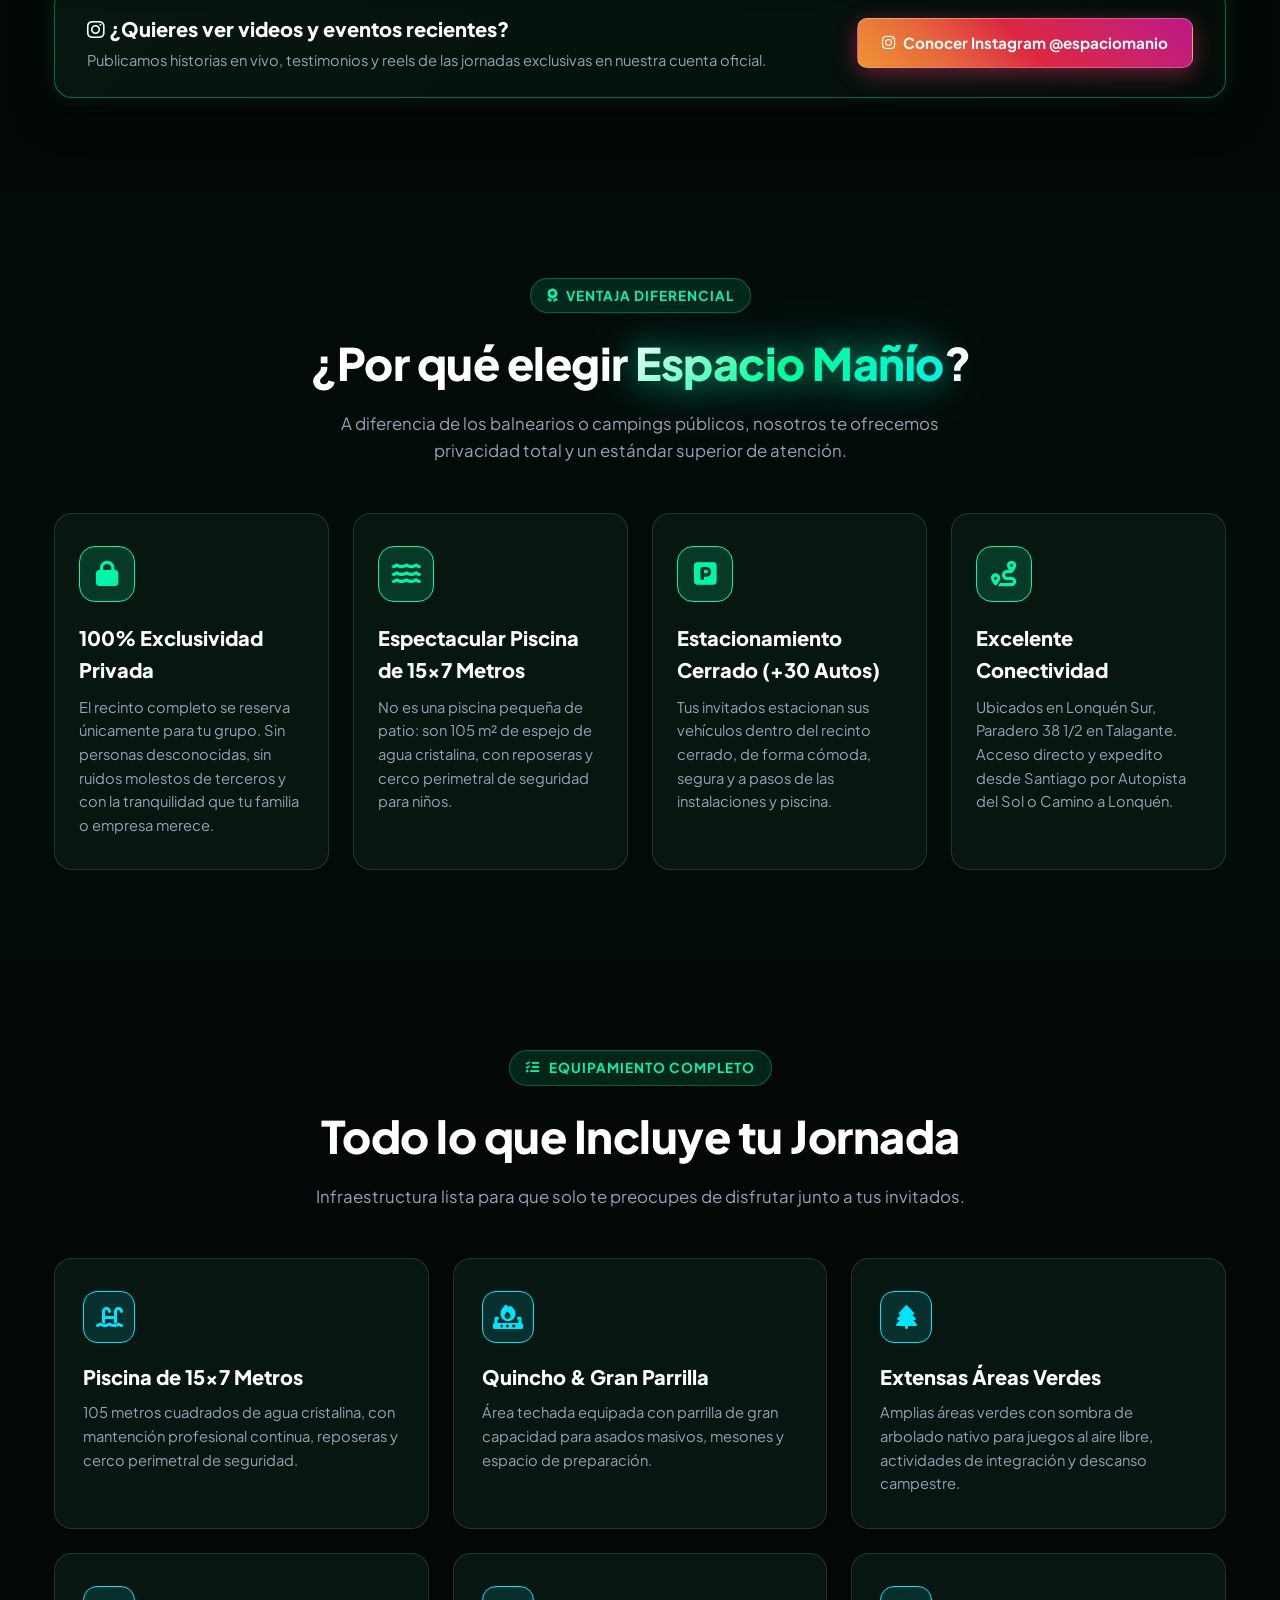
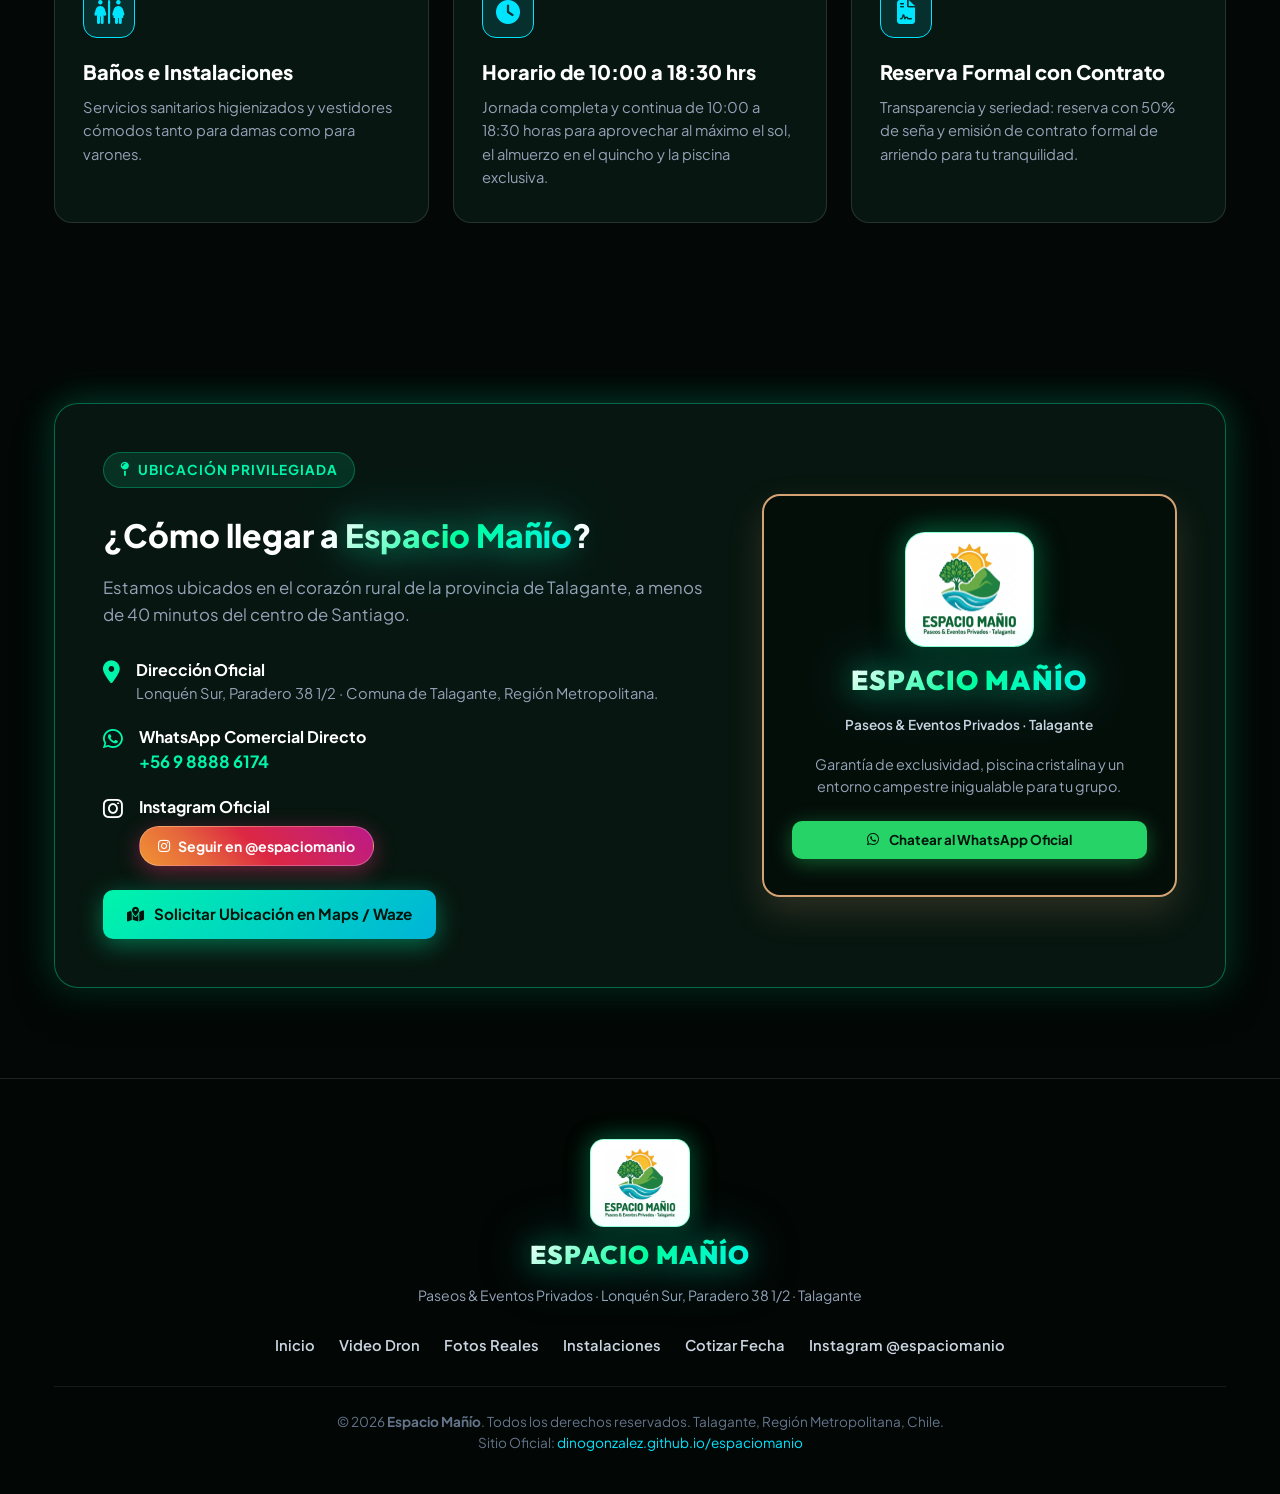
==== commit 5a518741: "feat: reemplazo de piscina gigante por espectacular piscina de 15x7 metros, expansion de abreviatura" ====
--- a/index.html
+++ b/index.html
@@ -5,9 +5,9 @@
   <meta name="viewport" content="width=device-width, initial-scale=1.0">
   
   <!-- SEO Primary Meta Tags -->
-  <title>Espacio Mañío | Parcela para Eventos en Talagante con Piscina 15x7m</title>
+  <title>Espacio Mañío | Parcela para Eventos en Talagante con Piscina de 15x7 Metros</title>
   <link rel="canonical" href="https://dinogonzalez.github.io/espaciomanio/">
-  <meta name="description" content="Espacio Mañío: arriendo de parcela 100% exclusiva para eventos en Talagante. Espectacular piscina de 15x7m (105 m²), quincho techado, áreas verdes y estacionamiento cerrado para +30 autos.">
+  <meta name="description" content="Espacio Mañío: arriendo de parcela 100% exclusiva para eventos en Talagante. Espectacular piscina de 15x7 metros (105 m²), quincho techado, áreas verdes y estacionamiento cerrado para +30 autos.">
   <meta name="keywords" content="Espacio Mañío, parcela eventos talagante, arriendo parcela con piscina, paseo de fin de año colegios, paseo empresa talagante, lonquen sur paradero 38 1/2, piscina 15x7 talagante">
   <meta name="author" content="Espacio Mañío">
   <meta name="format-detection" content="telephone=no">
@@ -27,7 +27,7 @@
     "@type": ["EventVenue", "LocalBusiness", "SportsActivityLocation"],
     "name": "Espacio Mañío",
     "image": "https://dinogonzalez.github.io/espaciomanio/assets/images/piscina_principal.jpeg",
-    "description": "Centro de eventos campestre y parcela exclusiva para paseos de fin de año, empresas y grupos familiares en Talagante. Espectacular piscina de 15x7m, quincho techado, áreas verdes y estacionamiento cerrado.",
+    "description": "Centro de eventos campestre y parcela exclusiva para paseos de fin de año, empresas y grupos familiares en Talagante. Espectacular piscina de 15x7 metros, quincho techado, áreas verdes y estacionamiento cerrado.",
     "url": "https://dinogonzalez.github.io/espaciomanio/",
     "telephone": "+56988886174",
     "priceRange": "$$",
@@ -57,7 +57,7 @@
   <meta property="og:type" content="website">
   <meta property="og:url" content="https://dinogonzalez.github.io/espaciomanio/">
   <meta property="og:title" content="Espacio Mañío · Paseos & Eventos Privados en Talagante">
-  <meta property="og:description" content="Recinto 100% exclusivo para eventos y empresas. Piscina de 15x7m, quincho equipado, áreas verdes y estacionamiento privado.">
+  <meta property="og:description" content="Recinto 100% exclusivo para eventos y empresas. Piscina de 15x7 metros, quincho equipado, áreas verdes y estacionamiento privado.">
   <meta property="og:image" content="https://dinogonzalez.github.io/espaciomanio/assets/images/og_preview_logo.png">
   <meta property="og:image:secure_url" content="https://dinogonzalez.github.io/espaciomanio/assets/images/og_preview_logo.png">
   <meta property="og:image:type" content="image/png">
@@ -69,7 +69,7 @@
   <meta name="twitter:card" content="summary_large_image">
   <meta name="twitter:url" content="https://dinogonzalez.github.io/espaciomanio/">
   <meta name="twitter:title" content="Espacio Mañío · Paseos & Eventos Privados en Talagante">
-  <meta name="twitter:description" content="Recinto 100% exclusivo: piscina de 15x7m, quincho equipado, áreas verdes y estacionamiento.">
+  <meta name="twitter:description" content="Recinto 100% exclusivo: piscina de 15x7 metros, quincho equipado, áreas verdes y estacionamiento.">
   <meta name="twitter:image" content="https://dinogonzalez.github.io/espaciomanio/assets/images/og_preview_logo.png">
 
   <!-- PWA & Mobile Icons -->
@@ -175,7 +175,7 @@
 
         <!-- Feature Pill Badges -->
         <div class="hero-tags">
-          <span class="tag-pill tag-pool"><i class="fa-solid fa-water-ladder"></i> Piscina Gigante 15x7m</span>
+          <span class="tag-pill tag-pool"><i class="fa-solid fa-water-ladder"></i> Espectacular Piscina de 15x7 Metros</span>
           <span class="tag-pill tag-exclusive"><i class="fa-solid fa-shield-halved"></i> 100% Exclusivo</span>
           <span class="tag-pill tag-hours"><i class="fa-solid fa-clock"></i> 10:00 a 18:30 hrs</span>
           <span class="tag-pill tag-bbq"><i class="fa-solid fa-fire-burner"></i> Quincho & Parrilla</span>
@@ -199,7 +199,7 @@
         <!-- Quick Trust Stats -->
         <div class="hero-stats">
           <div class="stat-item">
-            <span class="stat-number">15 x 7 m</span>
+            <span class="stat-number">15 x 7 Metros</span>
             <span class="stat-label">Piscina Cristalina</span>
           </div>
           <div class="stat-item">
@@ -224,7 +224,7 @@
           
           <div class="quote-card-header">
             <div class="card-brand-emblem">
-              <img src="assets/images/logo_badge_blanco.png" alt="Logotipo Oficial Espacio Mañío" class="card-brand-logo" style="height: 44px; max-height: 44px; width: auto; max-width: 140px; object-fit: contain;">
+              <img src="assets/images/logo_badge_blanco.png" alt="Logotipo Oficial Espacio Mañío" class="card-brand-logo" style="height: 68px; max-height: 68px; width: auto; max-width: 190px; object-fit: contain;">
             </div>
             <div class="quote-header-badge"><i class="fa-brands fa-whatsapp"></i> Atención Rápida</div>
             <h2 class="form-title">Cotiza tu Evento Directo</h2>
@@ -320,7 +320,7 @@
         <!-- Video Bottom Callout -->
         <div class="video-bottom-info">
           <div class="video-info-text">
-            <h4><i class="fa-solid fa-mountain-sun"></i> Recorrido Panorámico Completo: Piscina 15x7m, Quincho & Áreas Verdes</h4>
+            <h4><i class="fa-solid fa-mountain-sun"></i> Recorrido Panorámico Completo: Piscina de 15x7 Metros, Quincho & Áreas Verdes</h4>
             <p>100% de exclusividad para tu grupo, más de 30 estacionamientos interiores cerrados y entorno natural sin vecinos directos.</p>
           </div>
           <a href="https://wa.me/56988886174?text=Hola%20Espacio%20Ma%C3%B1%C3%ADo,%20vi%20el%20video%20panor%C3%A1mico%20a%C3%A9reo%20y%20quisiera%20consultar%20valores%20y%20fechas" target="_blank" rel="noopener" class="btn btn-whatsapp">
@@ -352,8 +352,8 @@
         <div class="gallery-item" data-img="assets/images/piscina_principal.jpeg" data-caption="Espectacular Piscina de 15x7 metros (105 m² de agua cristalina) con reposeras y cerco de seguridad">
           <img src="assets/images/piscina_principal.jpeg" alt="Piscina de 15 por 7 metros de Espacio Mañío" loading="lazy">
           <div class="gallery-overlay">
-            <span class="gallery-badge"><i class="fa-solid fa-water-ladder"></i> Piscina 15x7m</span>
-            <h3 class="gallery-title">Piscina Gigante 15x7m</h3>
+            <span class="gallery-badge"><i class="fa-solid fa-water-ladder"></i> Piscina de 15x7 Metros</span>
+            <h3 class="gallery-title">Espectacular Piscina de 15x7 Metros</h3>
             <span class="gallery-subtitle">105 m² de agua cristalina para tu grupo</span>
           </div>
         </div>
@@ -489,7 +489,7 @@
         
         <div class="feature-card">
           <div class="feature-icon"><i class="fa-solid fa-water-ladder"></i></div>
-          <h3 class="feature-card-title">Piscina 15 x 7 m</h3>
+          <h3 class="feature-card-title">Piscina de 15x7 Metros</h3>
           <p class="feature-card-desc">105 metros cuadrados de agua cristalina, con mantención profesional continua, reposeras y cerco perimetral de seguridad.</p>
         </div>
 
@@ -536,7 +536,7 @@
         
         <div class="location-info">
           <span class="section-tag"><i class="fa-solid fa-map-pin"></i> Ubicación Privilegiada</span>
-          <h3 class="location-heading">¿Cómo llegar a Espacio Mañío?</h3>
+          <h3 class="location-heading">¿Cómo llegar a <span class="text-gradient">Espacio Mañío</span>?</h3>
           <p class="location-desc">
             Estamos ubicados en el corazón rural de la provincia de Talagante, a menos de 40 minutos del centro de Santiago.
           </p>
@@ -579,7 +579,7 @@
         <!-- Corporate Brand Seal Card -->
         <div class="brand-seal-card">
           <img src="assets/images/logo_badge_blanco.png" alt="Sello Oficial Espacio Mañío" class="seal-logo">
-          <h4 class="seal-title">ESPACIO MAÑÍO</h4>
+          <h4 class="seal-title"><span class="text-gradient">ESPACIO MAÑÍO</span></h4>
           <span class="seal-subtitle">Paseos & Eventos Privados · Talagante</span>
           <p class="seal-text">Garantía de exclusividad, piscina cristalina y un entorno campestre inigualable para tu grupo.</p>
           
@@ -599,7 +599,7 @@
       
       <div class="footer-brand">
         <img src="assets/images/logo_badge_blanco.png" alt="Logotipo Oficial Espacio Mañío" class="footer-logo">
-        <div class="footer-brand-title">ESPACIO MAÑÍO</div>
+        <div class="footer-brand-title"><span class="text-gradient">ESPACIO MAÑÍO</span></div>
         <p class="footer-brand-tag">Paseos & Eventos Privados · Lonquén Sur, Paradero 38 1/2 · Talagante</p>
       </div>
 
@@ -643,9 +643,9 @@
     <button class="modal-close" id="modalClose" aria-label="Cerrar vista previa">&times;</button>
     <div class="modal-content image-modal-content">
       <div class="image-modal-brand-header">
-        <img src="assets/images/logo_badge_blanco.png" alt="Logotipo Oficial Espacio Mañío" class="image-modal-logo" style="height: 36px; max-height: 36px; width: auto; max-width: 110px; object-fit: contain;">
+        <img src="assets/images/logo_badge_blanco.png" alt="Logotipo Oficial Espacio Mañío" class="image-modal-logo" style="height: 48px; max-height: 48px; width: auto; max-width: 135px; object-fit: contain;">
         <div class="image-modal-brand-info">
-          <span class="image-modal-brand-title">ESPACIO MAÑÍO</span>
+          <span class="image-modal-brand-title text-gradient">ESPACIO MAÑÍO</span>
           <span class="image-modal-brand-tag">Paseos & Eventos Privados · Talagante</span>
         </div>
       </div>
@@ -666,7 +666,7 @@
       
       <div class="quote-modal-header">
         <div class="quote-modal-brand">
-          <img src="assets/images/logo_badge_blanco.png" alt="Logotipo Oficial Espacio Mañío" class="quote-modal-logo" style="height: 80px; max-height: 80px; width: auto; max-width: 220px; object-fit: contain;">
+          <img src="assets/images/logo_badge_blanco.png" alt="Logotipo Oficial Espacio Mañío" class="quote-modal-logo" style="height: 105px; max-height: 105px; width: auto; max-width: 270px; object-fit: contain;">
         </div>
         <div class="quote-header-badge"><i class="fa-brands fa-whatsapp"></i> Cotización Inmediata</div>
         <h3 class="quote-modal-title">¡Cotiza tu Evento en <span class="text-gradient">Espacio Mañío</span>!</h3>
@@ -731,7 +731,7 @@
       
       <div class="share-modal-header">
         <div class="share-modal-brand">
-          <img src="assets/images/logo_badge_blanco.png" alt="Logotipo Oficial Espacio Mañío" class="share-modal-logo" style="height: 60px; max-height: 60px; width: auto; max-width: 200px; object-fit: contain;">
+          <img src="assets/images/logo_badge_blanco.png" alt="Logotipo Oficial Espacio Mañío" class="share-modal-logo" style="height: 95px; max-height: 95px; width: auto; max-width: 250px; object-fit: contain;">
         </div>
         <h3 class="share-modal-title">Comparte <span class="text-gradient">Espacio Mañío</span></h3>
         <p class="share-modal-subtitle">Selecciona el código QR que deseas mostrar o descargar:</p>
--- a/styles.css
+++ b/styles.css
@@ -83,23 +83,37 @@
 
 /* Animated Text Gradients & Glowing Accents */
 .text-gradient {
-  background: linear-gradient(135deg, #ffffff 0%, var(--brand-mint) 25%, var(--brand-cyan) 50%, var(--brand-mint) 75%, #ffffff 100%);
-  background-size: 250% auto;
+  background: linear-gradient(
+    135deg,
+    #FFFFFF 0%,
+    #00FF9D 20%,
+    #00F0FF 45%,
+    #05FFA1 70%,
+    #FFFFFF 90%,
+    #00FF9D 100%
+  );
+  background-size: 280% auto;
   -webkit-background-clip: text;
   -webkit-text-fill-color: transparent;
   display: inline-block;
-  animation: moverGradienteTexto 8s ease-in-out infinite alternate;
+  font-weight: 900;
+  filter: drop-shadow(0 0 14px rgba(0, 255, 157, 0.45))
+          drop-shadow(0 0 28px rgba(0, 240, 255, 0.35));
+  animation: moverGradienteTexto 6s ease-in-out infinite alternate;
 }
 
 @keyframes moverGradienteTexto {
   0% {
     background-position: 0% 50%;
+    filter: drop-shadow(0 0 10px rgba(0, 255, 157, 0.35)) drop-shadow(0 0 20px rgba(0, 240, 255, 0.25));
   }
   50% {
     background-position: 100% 50%;
+    filter: drop-shadow(0 0 20px rgba(0, 255, 157, 0.7)) drop-shadow(0 0 36px rgba(0, 240, 255, 0.6));
   }
   100% {
     background-position: 0% 50%;
+    filter: drop-shadow(0 0 10px rgba(0, 255, 157, 0.35)) drop-shadow(0 0 20px rgba(0, 240, 255, 0.25));
   }
 }
 
@@ -195,15 +209,15 @@
   background: #ffffff;
   padding: 5px;
   border-radius: 16px;
-  border: 1px solid rgba(255, 255, 255, 0.45);
-  box-shadow: 0 4px 18px rgba(0, 0, 0, 0.45), 0 0 18px rgba(0, 245, 171, 0.3);
+  border: 1.5px solid rgba(0, 255, 157, 0.45);
+  box-shadow: 0 4px 18px rgba(0, 0, 0, 0.45), 0 0 22px rgba(0, 255, 157, 0.4);
   transition: all 0.25s cubic-bezier(0.16, 1, 0.3, 1);
   display: block;
 }
 
 .nav-brand-group:hover .nav-brand-logo {
   transform: scale(1.05) translateY(-2px);
-  box-shadow: 0 8px 24px rgba(0, 0, 0, 0.6), 0 0 26px rgba(0, 245, 171, 0.65);
+  box-shadow: 0 8px 24px rgba(0, 0, 0, 0.6), 0 0 30px rgba(0, 255, 157, 0.7);
 }
 
 .nav-brand-text {
@@ -219,10 +233,22 @@
   font-weight: 900;
   letter-spacing: 1.2px;
   line-height: 1.1;
-  background: linear-gradient(135deg, #ffffff 20%, var(--brand-mint) 90%);
+  background: linear-gradient(
+    135deg,
+    #FFFFFF 0%,
+    #00FF9D 20%,
+    #00F0FF 45%,
+    #05FFA1 70%,
+    #FFFFFF 90%,
+    #00FF9D 100%
+  );
+  background-size: 280% auto;
   -webkit-background-clip: text;
   -webkit-text-fill-color: transparent;
   white-space: nowrap !important;
+  display: inline-block;
+  filter: drop-shadow(0 0 12px rgba(0, 255, 157, 0.4)) drop-shadow(0 0 24px rgba(0, 240, 255, 0.3));
+  animation: moverGradienteTexto 6s ease-in-out infinite alternate;
 }
 
 .nav-brand-tag {
@@ -539,12 +565,13 @@
 }
 
 .badge-mini-logo {
-  height: 28px;
+  height: 32px;
   width: auto;
   background: #ffffff;
-  padding: 2px;
-  border-radius: 6px;
+  padding: 3px;
+  border-radius: 8px;
   display: inline-block;
+  box-shadow: 0 2px 8px rgba(0, 0, 0, 0.4), 0 0 10px rgba(0, 255, 157, 0.35);
 }
 
 .brand-eyebrow {
@@ -1181,14 +1208,15 @@
 }
 
 .seal-logo {
-  height: 95px;
+  height: 115px;
   width: auto;
   background: #ffffff;
-  padding: 6px;
-  border-radius: 18px;
-  border: 1px solid rgba(255, 255, 255, 0.45);
-  box-shadow: 0 6px 22px rgba(0, 0, 0, 0.5), 0 0 20px rgba(0, 245, 171, 0.3);
+  padding: 6px 12px;
+  border-radius: 20px;
+  border: 1.5px solid rgba(0, 255, 157, 0.45);
+  box-shadow: 0 8px 30px rgba(0, 0, 0, 0.6), 0 0 28px rgba(0, 255, 157, 0.5);
   display: block;
+  object-fit: contain;
 }
 
 .location-contact-link {
@@ -1210,7 +1238,6 @@
   font-size: 1.7rem;
   font-weight: 900;
   letter-spacing: 1px;
-  color: var(--brand-wood);
 }
 
 .seal-subtitle {
@@ -1251,13 +1278,13 @@
 }
 
 .footer-logo {
-  height: 74px;
+  height: 88px;
   width: auto;
   background: #ffffff;
-  padding: 4px;
-  border-radius: 12px;
-  border: 1px solid rgba(255, 255, 255, 0.3);
-  box-shadow: 0 4px 18px rgba(0, 0, 0, 0.5), 0 0 16px rgba(0, 245, 171, 0.3);
+  padding: 5px 10px;
+  border-radius: 14px;
+  border: 1.5px solid rgba(0, 255, 157, 0.4);
+  box-shadow: 0 6px 24px rgba(0, 0, 0, 0.55), 0 0 24px rgba(0, 255, 157, 0.45);
   display: block;
 }
 
@@ -1266,9 +1293,6 @@
   font-size: 1.6rem;
   font-weight: 900;
   letter-spacing: 1px;
-  background: linear-gradient(135deg, #ffffff 30%, var(--brand-mint) 100%);
-  -webkit-background-clip: text;
-  -webkit-text-fill-color: transparent;
 }
 
 .footer-brand-tag {
@@ -1544,14 +1568,17 @@
 }
 
 .quote-modal-logo {
-  height: 90px;
-  width: auto;
+  height: 105px !important;
+  max-height: 105px !important;
+  width: auto !important;
+  max-width: 270px !important;
   background: #ffffff;
-  padding: 5px;
-  border-radius: 16px;
-  border: 1px solid rgba(255, 255, 255, 0.45);
-  box-shadow: 0 4px 18px rgba(0, 0, 0, 0.5), 0 0 16px rgba(0, 245, 171, 0.3);
+  padding: 6px 14px;
+  border-radius: 18px;
+  border: 1.5px solid rgba(0, 255, 157, 0.45);
+  box-shadow: 0 8px 30px rgba(0, 0, 0, 0.6), 0 0 30px rgba(0, 255, 157, 0.5);
   display: inline-block;
+  object-fit: contain;
 }
 
 .quote-modal-title {
@@ -1581,16 +1608,16 @@
 }
 
 .card-brand-logo {
-  height: 44px !important;
-  max-height: 44px !important;
+  height: 68px !important;
+  max-height: 68px !important;
   width: auto !important;
-  max-width: 140px !important;
+  max-width: 190px !important;
   background: #ffffff;
-  padding: 3px 6px;
-  border-radius: 10px;
-  box-shadow: 0 4px 14px rgba(0, 0, 0, 0.45), 0 0 14px rgba(0, 245, 171, 0.3);
+  padding: 4px 8px;
+  border-radius: 12px;
+  box-shadow: 0 6px 22px rgba(0, 0, 0, 0.55), 0 0 22px rgba(0, 255, 157, 0.45);
   display: inline-block;
-  border: 1px solid rgba(255, 255, 255, 0.35);
+  border: 1.5px solid rgba(0, 255, 157, 0.4);
   object-fit: contain;
 }
 
@@ -1622,15 +1649,16 @@
 }
 
 .image-modal-logo {
-  height: 36px !important;
-  max-height: 36px !important;
+  height: 48px !important;
+  max-height: 48px !important;
   width: auto !important;
-  max-width: 110px !important;
+  max-width: 135px !important;
   background: #ffffff;
-  padding: 3px 5px;
-  border-radius: 8px;
-  box-shadow: 0 3px 10px rgba(0, 0, 0, 0.4);
+  padding: 4px 6px;
+  border-radius: 10px;
+  box-shadow: 0 4px 16px rgba(0, 0, 0, 0.5), 0 0 18px rgba(0, 255, 157, 0.4);
   display: inline-block;
+  border: 1px solid rgba(0, 255, 157, 0.35);
   object-fit: contain;
 }
 
@@ -1642,9 +1670,8 @@
 
 .image-modal-brand-title {
   font-family: var(--font-heading);
-  font-size: 1.05rem;
-  font-weight: 800;
-  color: #ffffff;
+  font-size: 1.15rem;
+  font-weight: 900;
   line-height: 1.1;
 }
 
@@ -1696,13 +1723,17 @@
 }
 
 .share-modal-logo {
-  height: 72px;
-  width: auto;
+  height: 95px !important;
+  max-height: 95px !important;
+  width: auto !important;
+  max-width: 250px !important;
   background: #ffffff;
-  padding: 4px;
-  border-radius: 14px;
-  box-shadow: 0 4px 18px rgba(0, 0, 0, 0.5), 0 0 18px rgba(0, 245, 171, 0.35);
+  padding: 6px 12px;
+  border-radius: 16px;
+  border: 1.5px solid rgba(0, 255, 157, 0.4);
+  box-shadow: 0 8px 28px rgba(0, 0, 0, 0.6), 0 0 28px rgba(0, 255, 157, 0.45);
   display: inline-block;
+  object-fit: contain;
 }
 
 .share-modal-title {
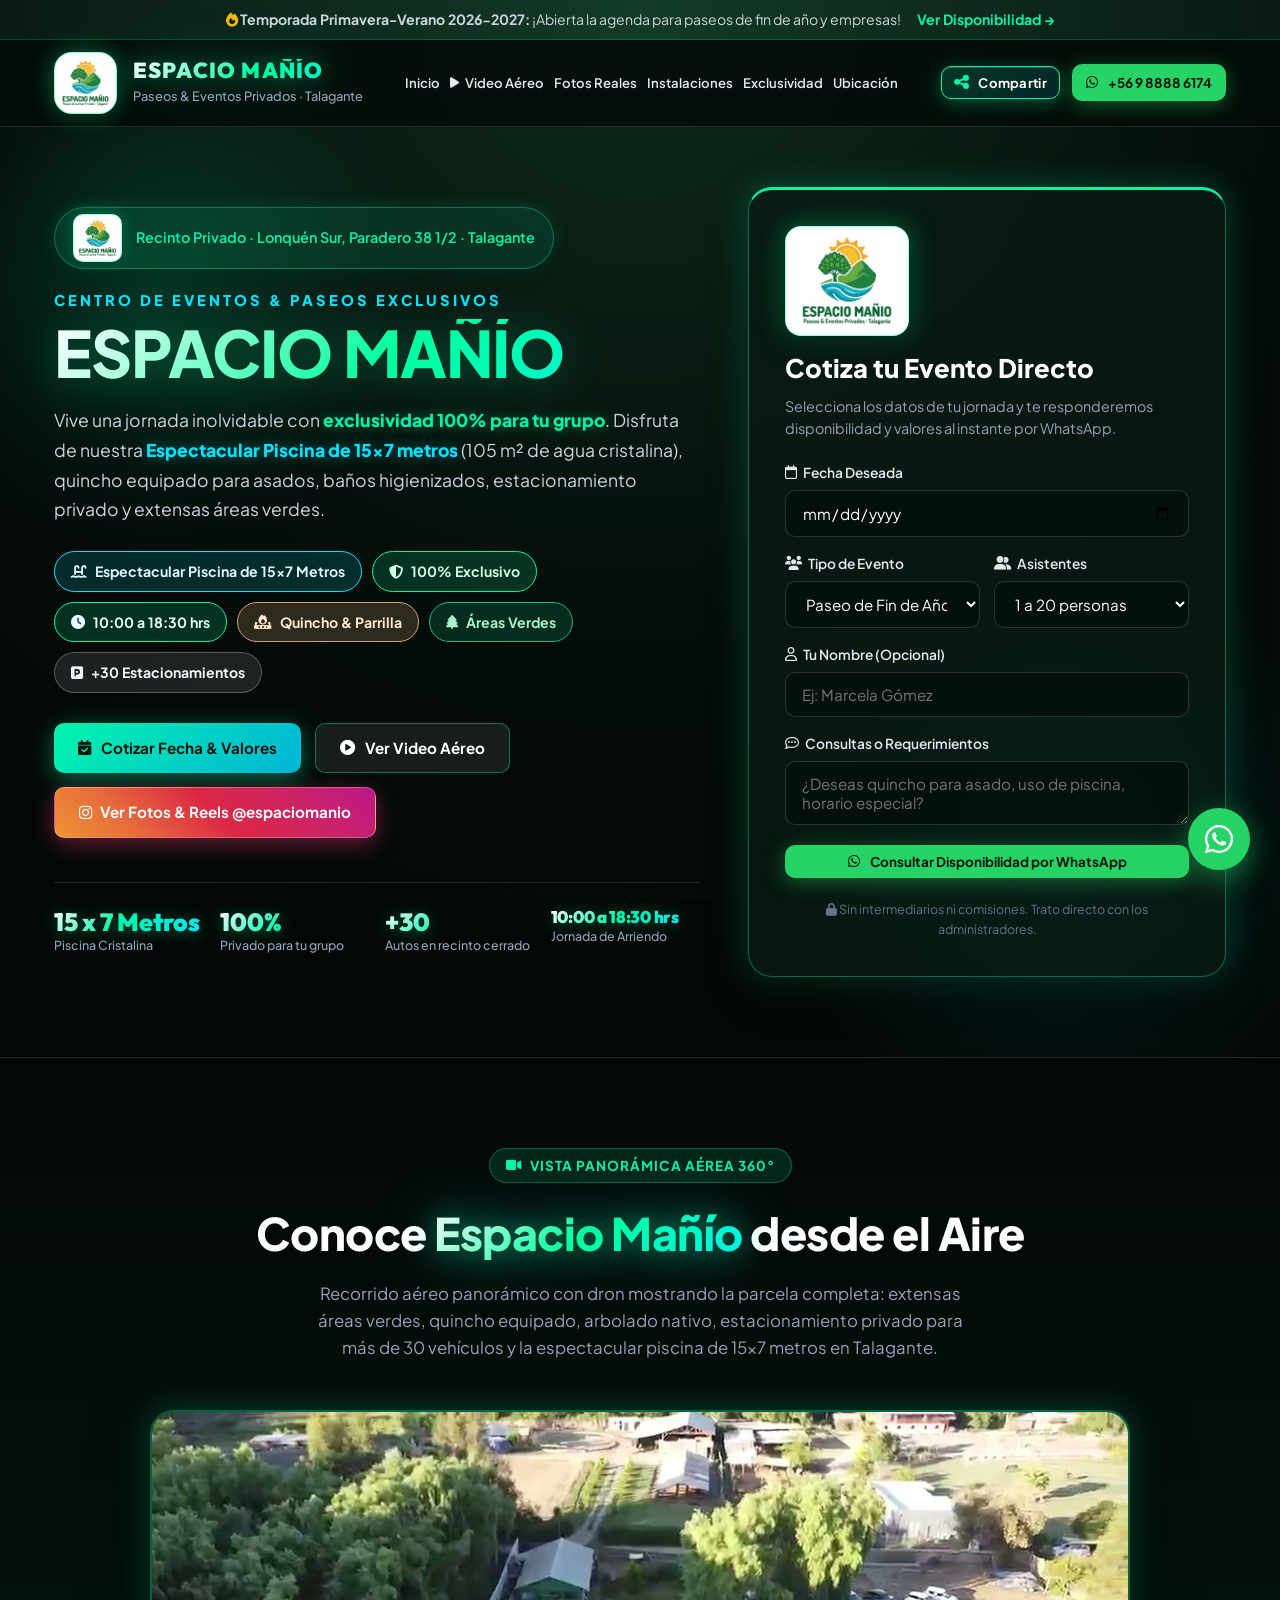
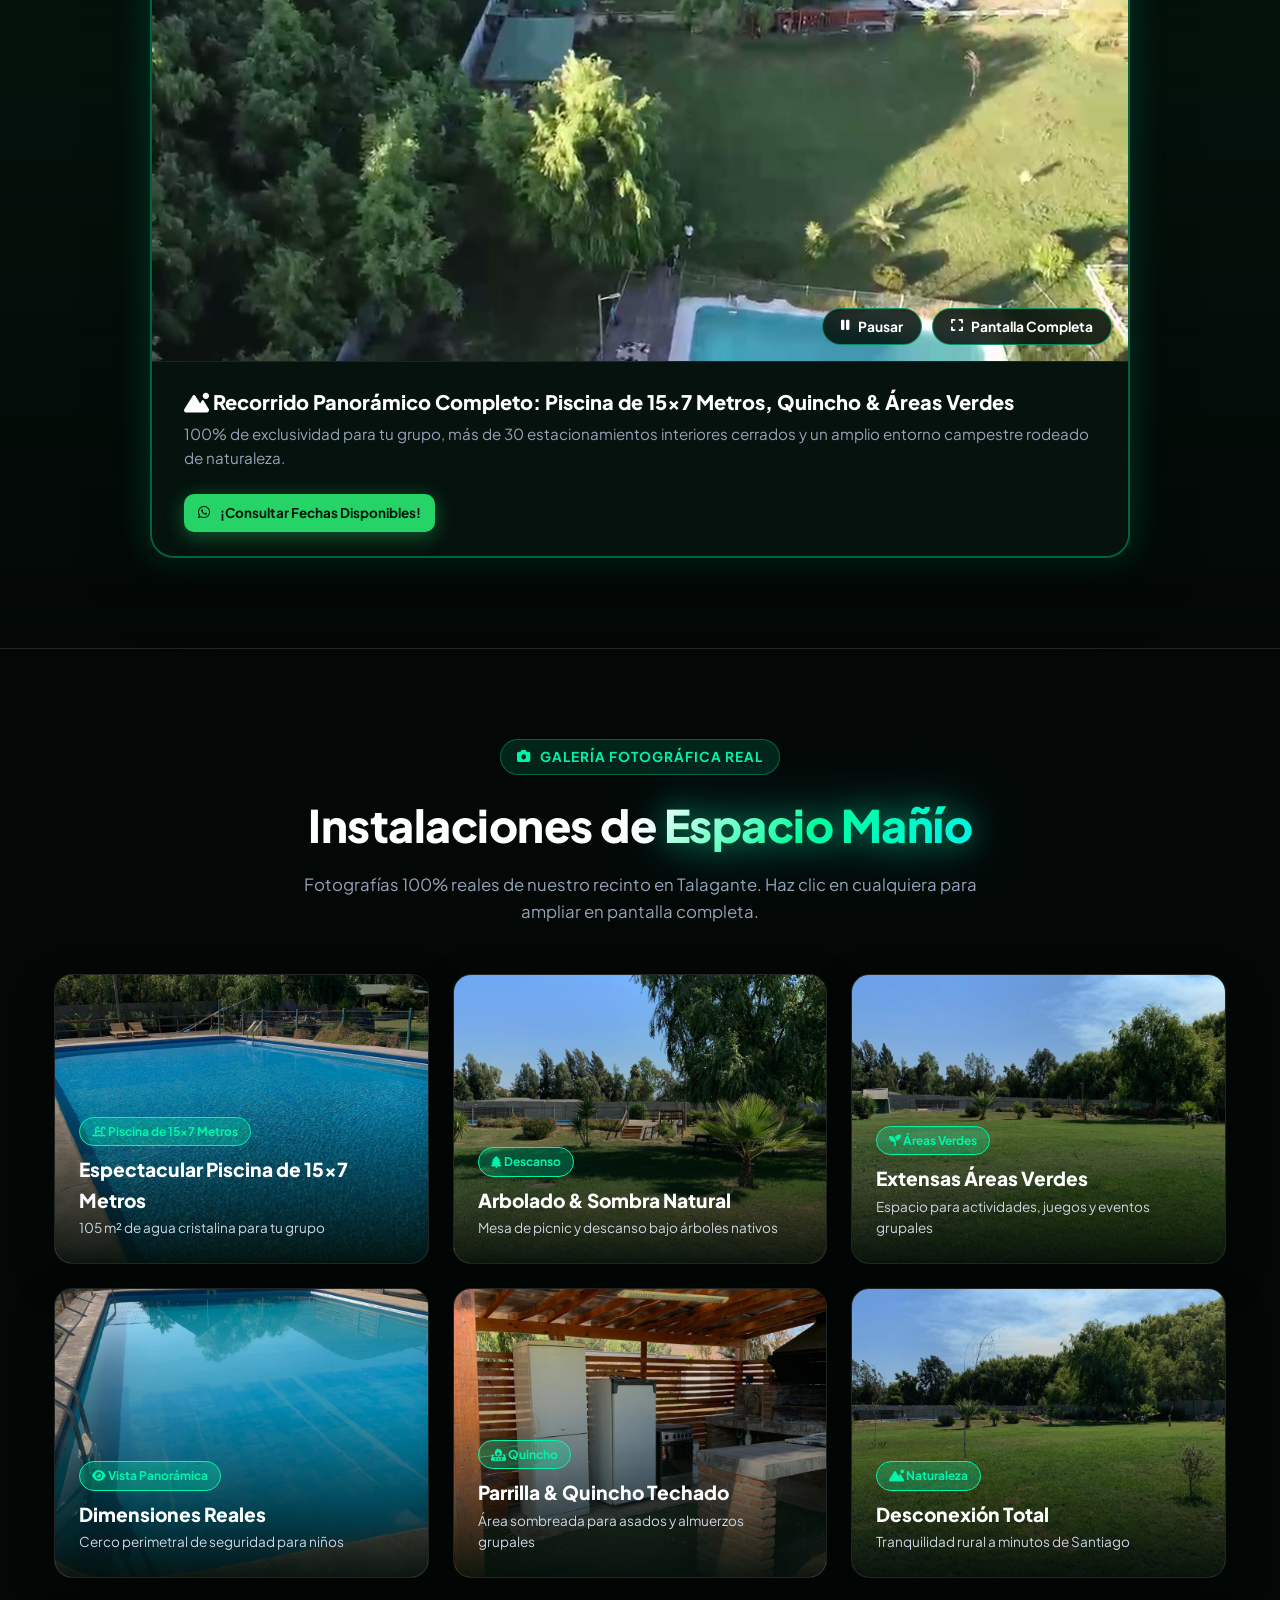
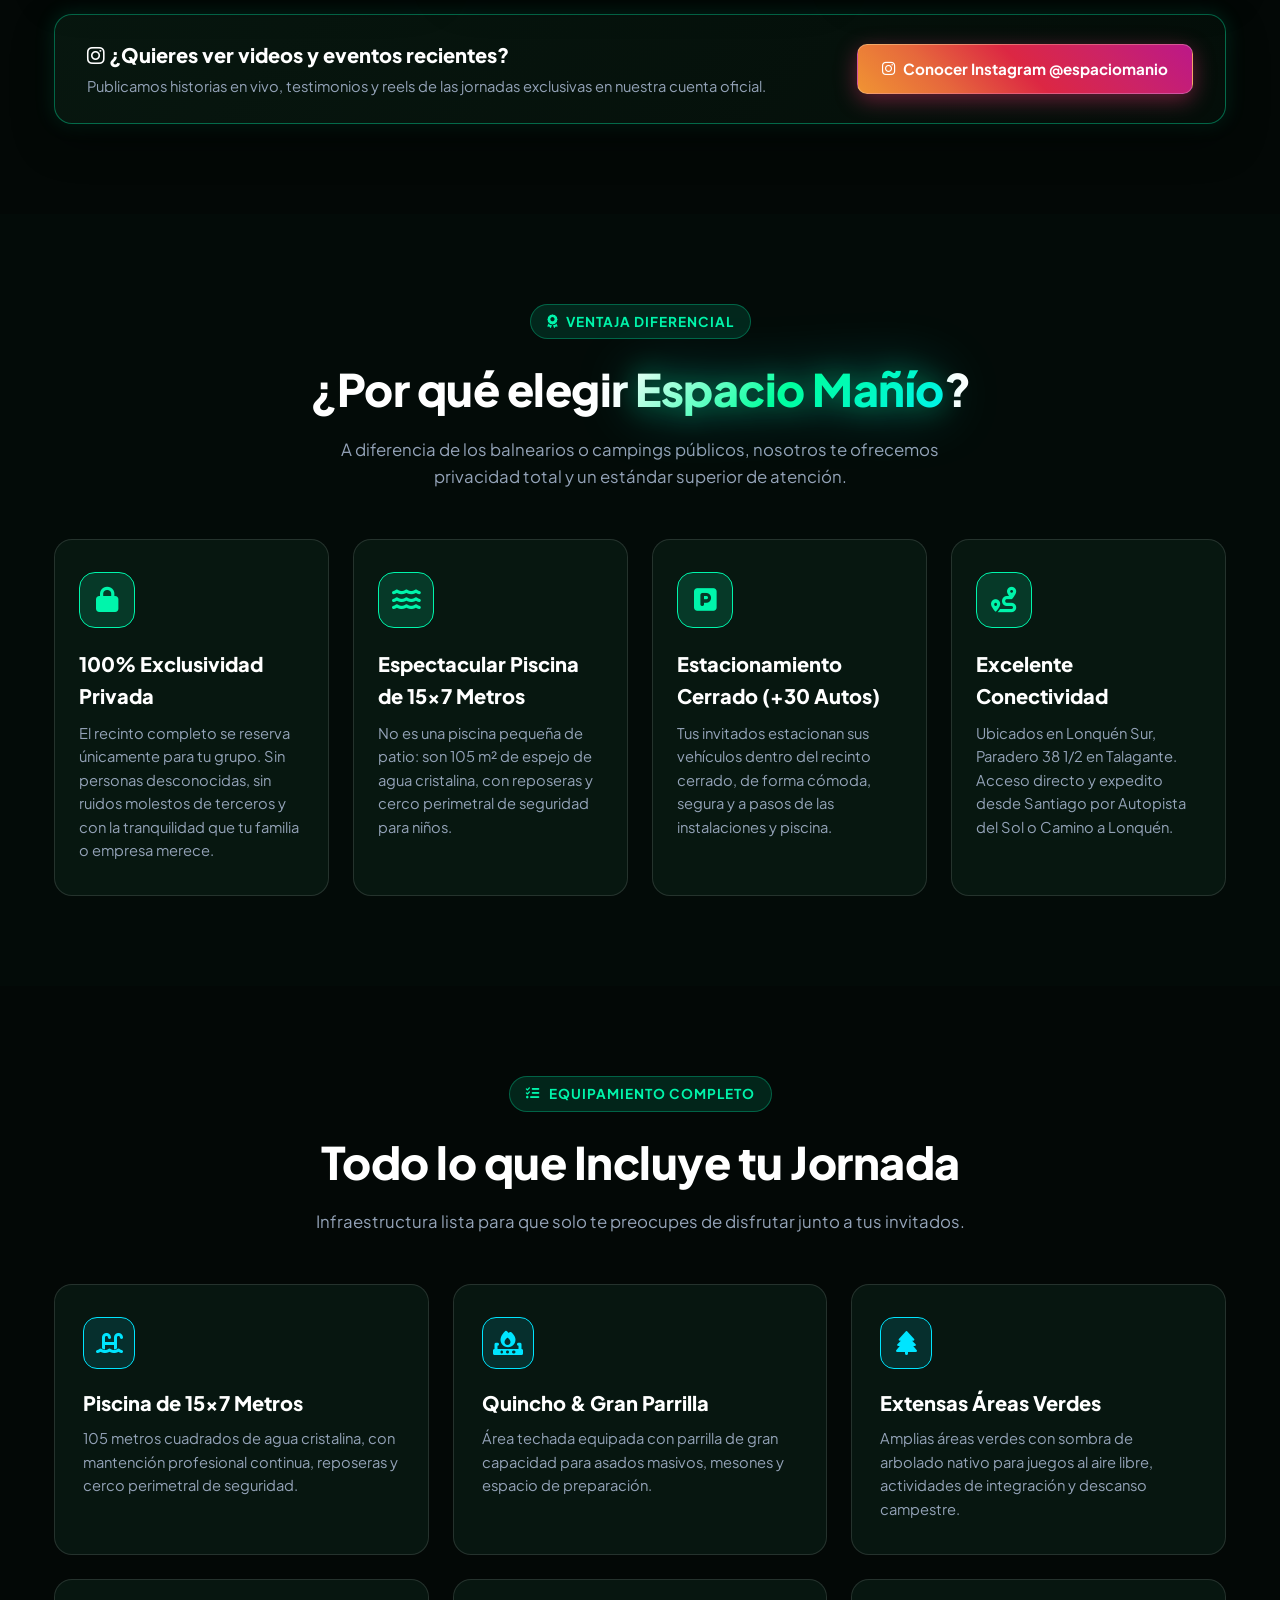
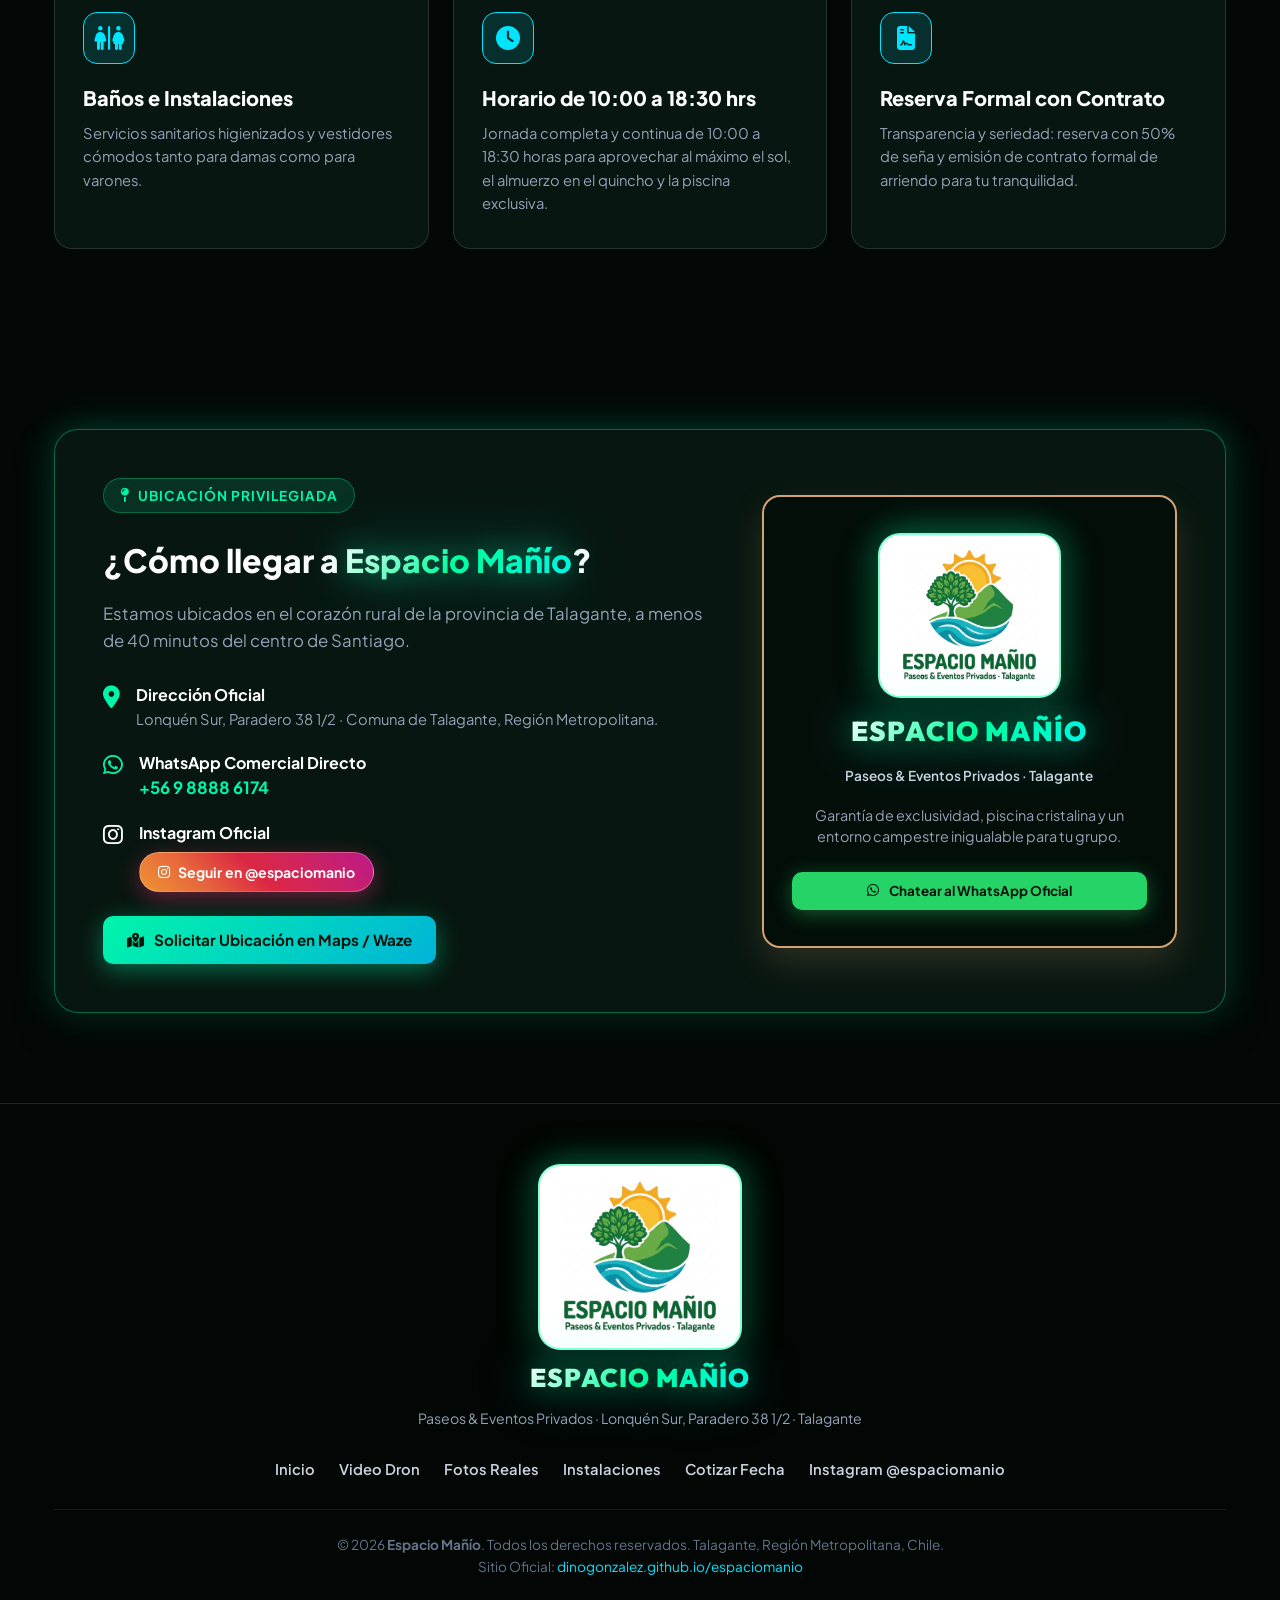
==== commit 376cc4ad: "feat: ampliacion de logos (footer 111%, cabecera 11%, ubicacion 165px, hero card 110px sin atencion " ====
--- a/index.html
+++ b/index.html
@@ -160,7 +160,7 @@
         
         <!-- Corporate Emblem Tag -->
         <div class="corporate-badge">
-          <img src="assets/images/logo_oficial.png" alt="Emblema Espacio Mañío" class="badge-mini-logo">
+          <img src="assets/images/logo_badge_blanco.png" alt="Emblema Espacio Mañío" class="badge-mini-logo" style="height: 48px; max-height: 48px; width: auto; object-fit: contain;">
           <span>Recinto Privado · Lonquén Sur, Paradero 38 1/2 · Talagante</span>
         </div>
 
@@ -224,9 +224,8 @@
           
           <div class="quote-card-header">
             <div class="card-brand-emblem">
-              <img src="assets/images/logo_badge_blanco.png" alt="Logotipo Oficial Espacio Mañío" class="card-brand-logo" style="height: 68px; max-height: 68px; width: auto; max-width: 190px; object-fit: contain;">
+              <img src="assets/images/logo_badge_blanco.png" alt="Logotipo Oficial Espacio Mañío" class="card-brand-logo" style="height: 110px; max-height: 110px; width: auto; max-width: 280px; object-fit: contain;">
             </div>
-            <div class="quote-header-badge"><i class="fa-brands fa-whatsapp"></i> Atención Rápida</div>
             <h2 class="form-title">Cotiza tu Evento Directo</h2>
             <p class="form-subtitle">Selecciona los datos de tu jornada y te responderemos disponibilidad y valores al instante por WhatsApp.</p>
           </div>
@@ -321,7 +320,7 @@
         <div class="video-bottom-info">
           <div class="video-info-text">
             <h4><i class="fa-solid fa-mountain-sun"></i> Recorrido Panorámico Completo: Piscina de 15x7 Metros, Quincho & Áreas Verdes</h4>
-            <p>100% de exclusividad para tu grupo, más de 30 estacionamientos interiores cerrados y entorno natural sin vecinos directos.</p>
+            <p>100% de exclusividad para tu grupo, más de 30 estacionamientos interiores cerrados y un amplio entorno campestre rodeado de naturaleza.</p>
           </div>
           <a href="https://wa.me/56988886174?text=Hola%20Espacio%20Ma%C3%B1%C3%ADo,%20vi%20el%20video%20panor%C3%A1mico%20a%C3%A9reo%20y%20quisiera%20consultar%20valores%20y%20fechas" target="_blank" rel="noopener" class="btn btn-whatsapp">
             <i class="fa-brands fa-whatsapp"></i> ¡Consultar Fechas Disponibles!
@@ -578,7 +577,7 @@
 
         <!-- Corporate Brand Seal Card -->
         <div class="brand-seal-card">
-          <img src="assets/images/logo_badge_blanco.png" alt="Sello Oficial Espacio Mañío" class="seal-logo">
+          <img src="assets/images/logo_badge_blanco.png" alt="Sello Oficial Espacio Mañío" class="seal-logo" style="height: 165px; max-height: 165px; width: auto; object-fit: contain;">
           <h4 class="seal-title"><span class="text-gradient">ESPACIO MAÑÍO</span></h4>
           <span class="seal-subtitle">Paseos & Eventos Privados · Talagante</span>
           <p class="seal-text">Garantía de exclusividad, piscina cristalina y un entorno campestre inigualable para tu grupo.</p>
@@ -598,7 +597,7 @@
     <div class="container footer-content">
       
       <div class="footer-brand">
-        <img src="assets/images/logo_badge_blanco.png" alt="Logotipo Oficial Espacio Mañío" class="footer-logo">
+        <img src="assets/images/logo_badge_blanco.png" alt="Logotipo Oficial Espacio Mañío" class="footer-logo" style="height: 186px; max-height: 186px; width: auto; object-fit: contain;">
         <div class="footer-brand-title"><span class="text-gradient">ESPACIO MAÑÍO</span></div>
         <p class="footer-brand-tag">Paseos & Eventos Privados · Lonquén Sur, Paradero 38 1/2 · Talagante</p>
       </div>
--- a/styles.css
+++ b/styles.css
@@ -204,13 +204,13 @@
 }
 
 .nav-brand-logo {
-  height: 86px;
+  height: 96px;
   width: auto;
   background: #ffffff;
   padding: 5px;
-  border-radius: 16px;
+  border-radius: 18px;
   border: 1.5px solid rgba(0, 255, 157, 0.45);
-  box-shadow: 0 4px 18px rgba(0, 0, 0, 0.45), 0 0 22px rgba(0, 255, 157, 0.4);
+  box-shadow: 0 4px 20px rgba(0, 0, 0, 0.5), 0 0 24px rgba(0, 255, 157, 0.45);
   transition: all 0.25s cubic-bezier(0.16, 1, 0.3, 1);
   display: block;
 }
@@ -553,25 +553,28 @@
 .corporate-badge {
   display: inline-flex;
   align-items: center;
-  gap: 12px;
+  gap: 14px;
   background: rgba(0, 245, 171, 0.1);
-  border: 1px solid rgba(0, 245, 171, 0.3);
-  padding: 8px 18px;
+  border: 1px solid rgba(0, 245, 171, 0.35);
+  padding: 6px 18px;
   border-radius: var(--radius-full);
   color: var(--brand-mint);
-  font-size: 0.86rem;
+  font-size: 0.9rem;
   font-weight: 600;
   width: fit-content;
+  box-shadow: 0 4px 16px rgba(0, 0, 0, 0.4), 0 0 16px rgba(0, 245, 171, 0.2);
 }
 
 .badge-mini-logo {
-  height: 32px;
+  height: 48px;
   width: auto;
   background: #ffffff;
   padding: 3px;
-  border-radius: 8px;
+  border-radius: 10px;
   display: inline-block;
-  box-shadow: 0 2px 8px rgba(0, 0, 0, 0.4), 0 0 10px rgba(0, 255, 157, 0.35);
+  box-shadow: 0 2px 10px rgba(0, 0, 0, 0.5), 0 0 14px rgba(0, 255, 157, 0.45);
+  border: 1px solid rgba(0, 255, 157, 0.4);
+  object-fit: contain;
 }
 
 .brand-eyebrow {
@@ -1208,13 +1211,14 @@
 }
 
 .seal-logo {
-  height: 115px;
-  width: auto;
+  height: 165px !important;
+  max-height: 165px !important;
+  width: auto !important;
   background: #ffffff;
-  padding: 6px 12px;
-  border-radius: 20px;
-  border: 1.5px solid rgba(0, 255, 157, 0.45);
-  box-shadow: 0 8px 30px rgba(0, 0, 0, 0.6), 0 0 28px rgba(0, 255, 157, 0.5);
+  padding: 8px 16px;
+  border-radius: 22px;
+  border: 2px solid rgba(0, 255, 157, 0.5);
+  box-shadow: 0 10px 35px rgba(0, 0, 0, 0.65), 0 0 35px rgba(0, 255, 157, 0.55);
   display: block;
   object-fit: contain;
 }
@@ -1278,14 +1282,16 @@
 }
 
 .footer-logo {
-  height: 88px;
-  width: auto;
+  height: 186px !important;
+  max-height: 186px !important;
+  width: auto !important;
   background: #ffffff;
-  padding: 5px 10px;
-  border-radius: 14px;
-  border: 1.5px solid rgba(0, 255, 157, 0.4);
-  box-shadow: 0 6px 24px rgba(0, 0, 0, 0.55), 0 0 24px rgba(0, 255, 157, 0.45);
+  padding: 8px 16px;
+  border-radius: 22px;
+  border: 2px solid rgba(0, 255, 157, 0.45);
+  box-shadow: 0 10px 35px rgba(0, 0, 0, 0.7), 0 0 35px rgba(0, 255, 157, 0.5);
   display: block;
+  object-fit: contain;
 }
 
 .footer-brand-title {
@@ -1608,14 +1614,14 @@
 }
 
 .card-brand-logo {
-  height: 68px !important;
-  max-height: 68px !important;
+  height: 110px !important;
+  max-height: 110px !important;
   width: auto !important;
-  max-width: 190px !important;
+  max-width: 280px !important;
   background: #ffffff;
-  padding: 4px 8px;
-  border-radius: 12px;
-  box-shadow: 0 6px 22px rgba(0, 0, 0, 0.55), 0 0 22px rgba(0, 255, 157, 0.45);
+  padding: 6px 12px;
+  border-radius: 16px;
+  box-shadow: 0 8px 28px rgba(0, 0, 0, 0.6), 0 0 26px rgba(0, 255, 157, 0.45);
   display: inline-block;
   border: 1.5px solid rgba(0, 255, 157, 0.4);
   object-fit: contain;
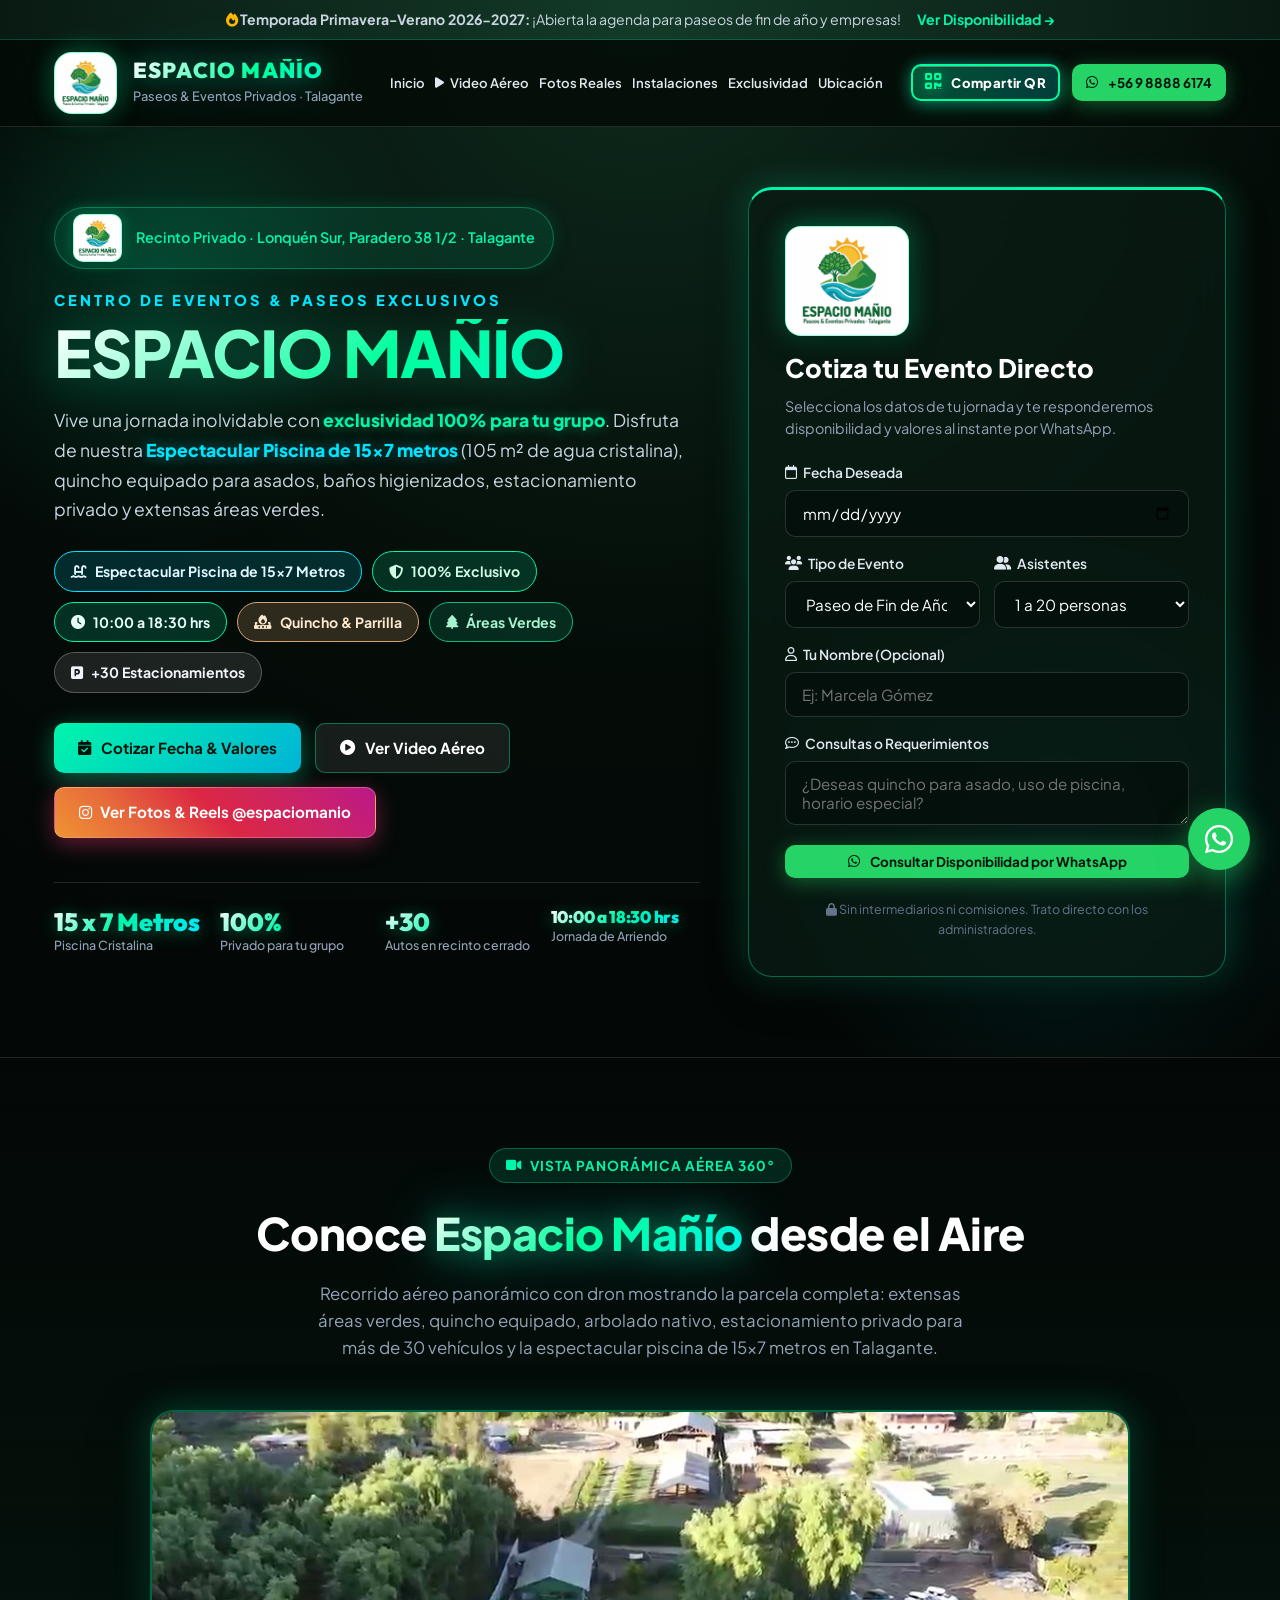
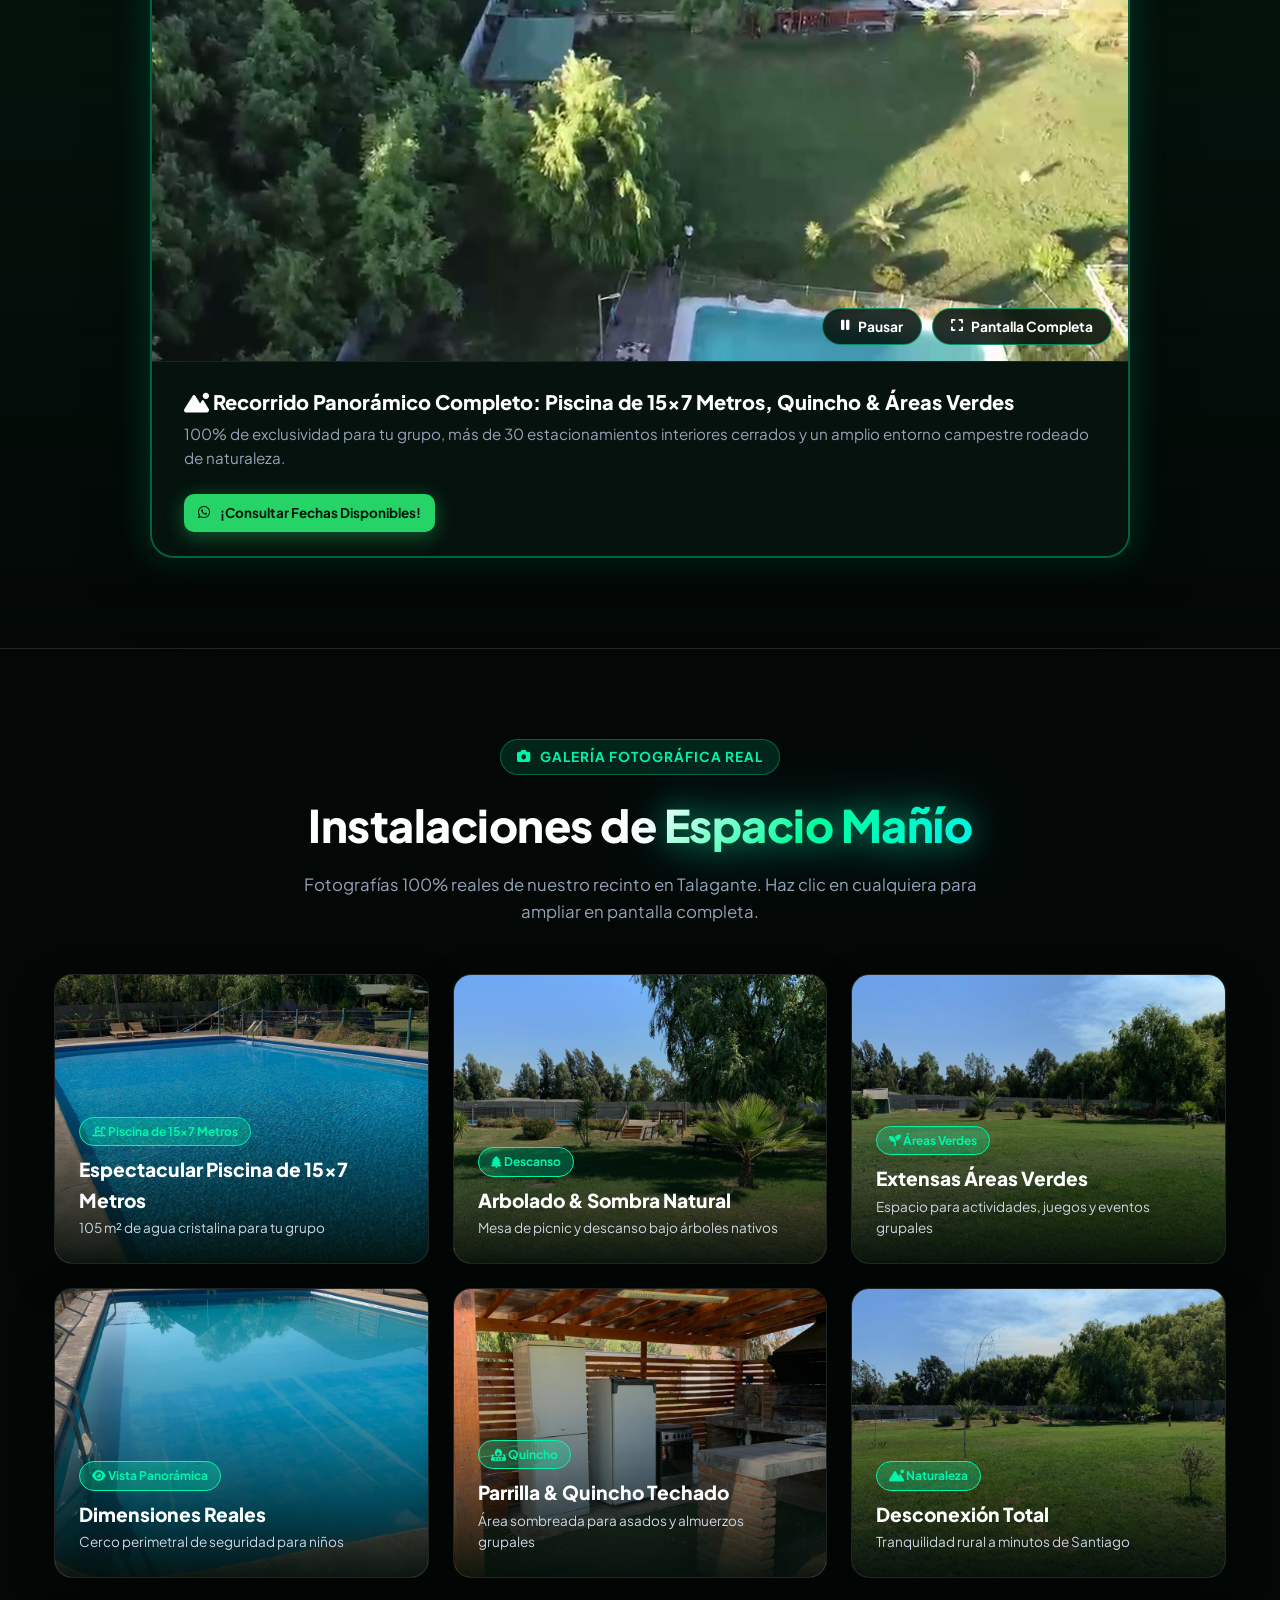
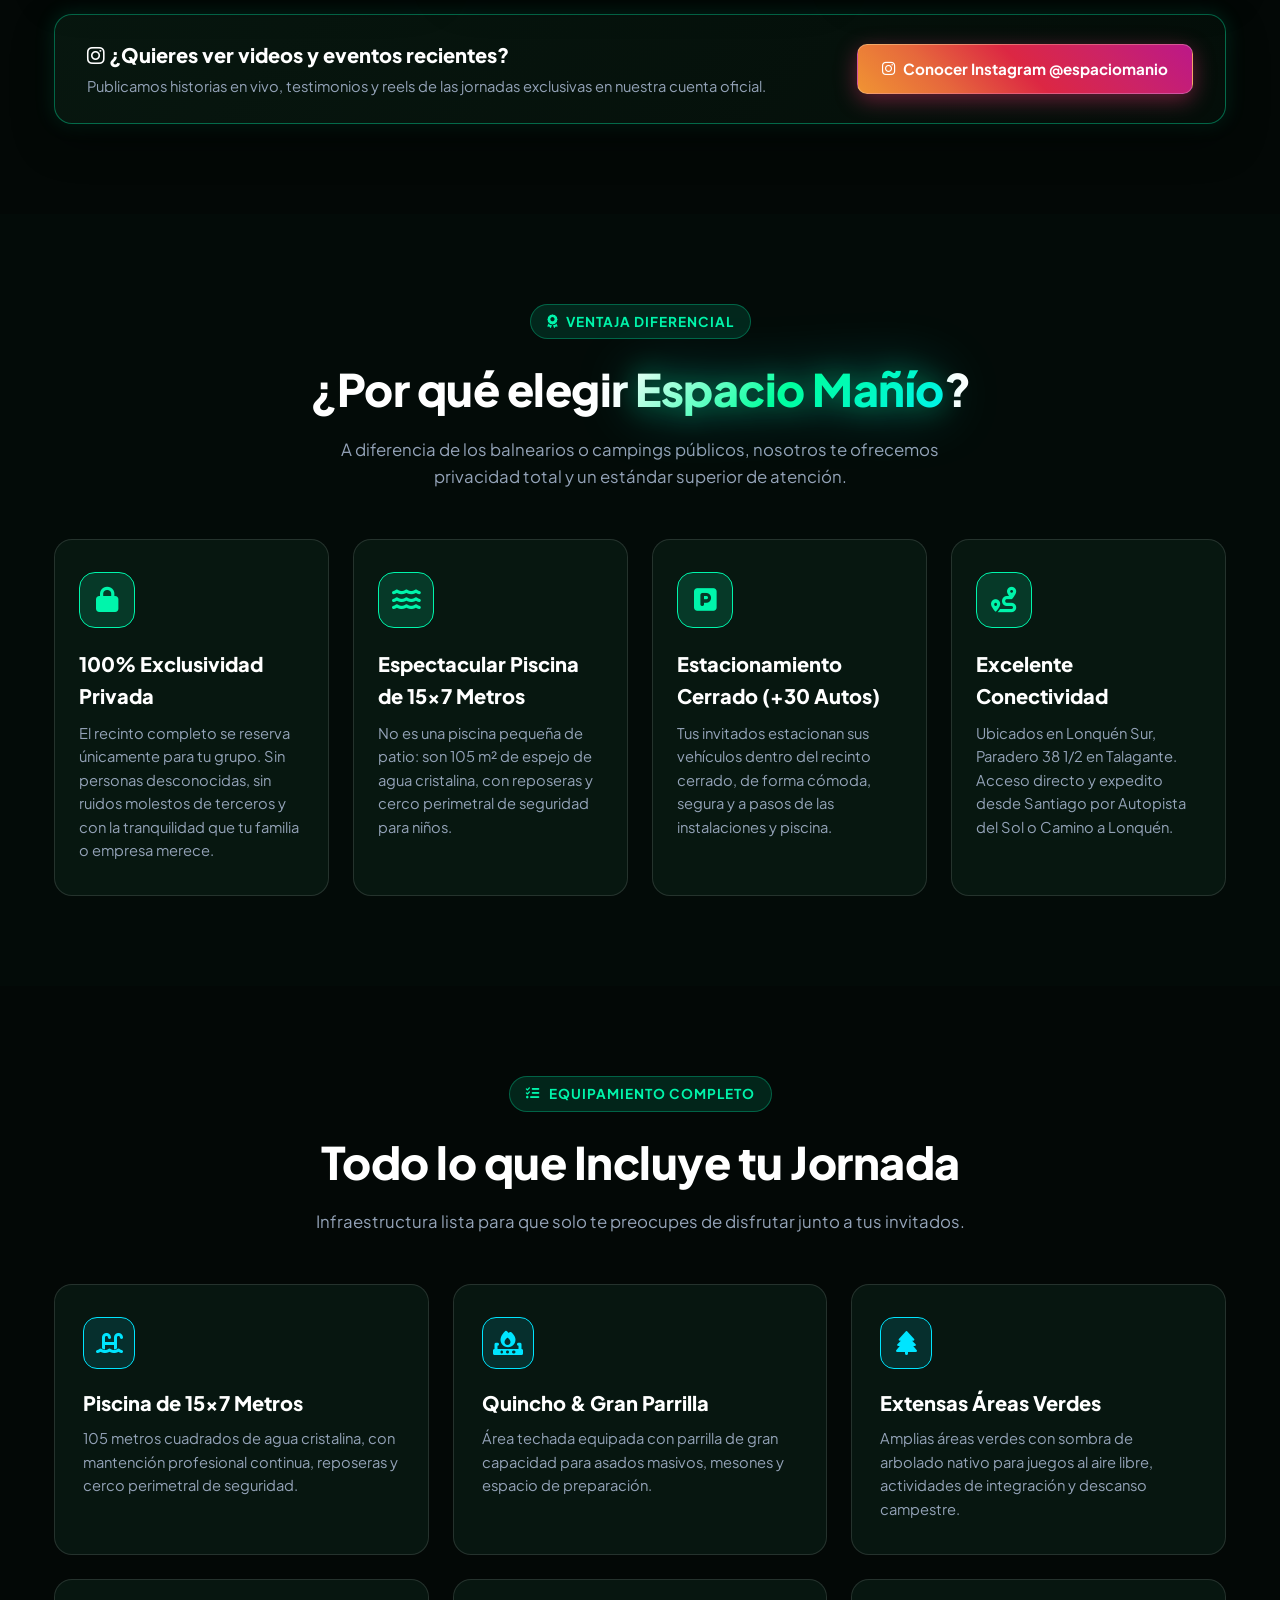
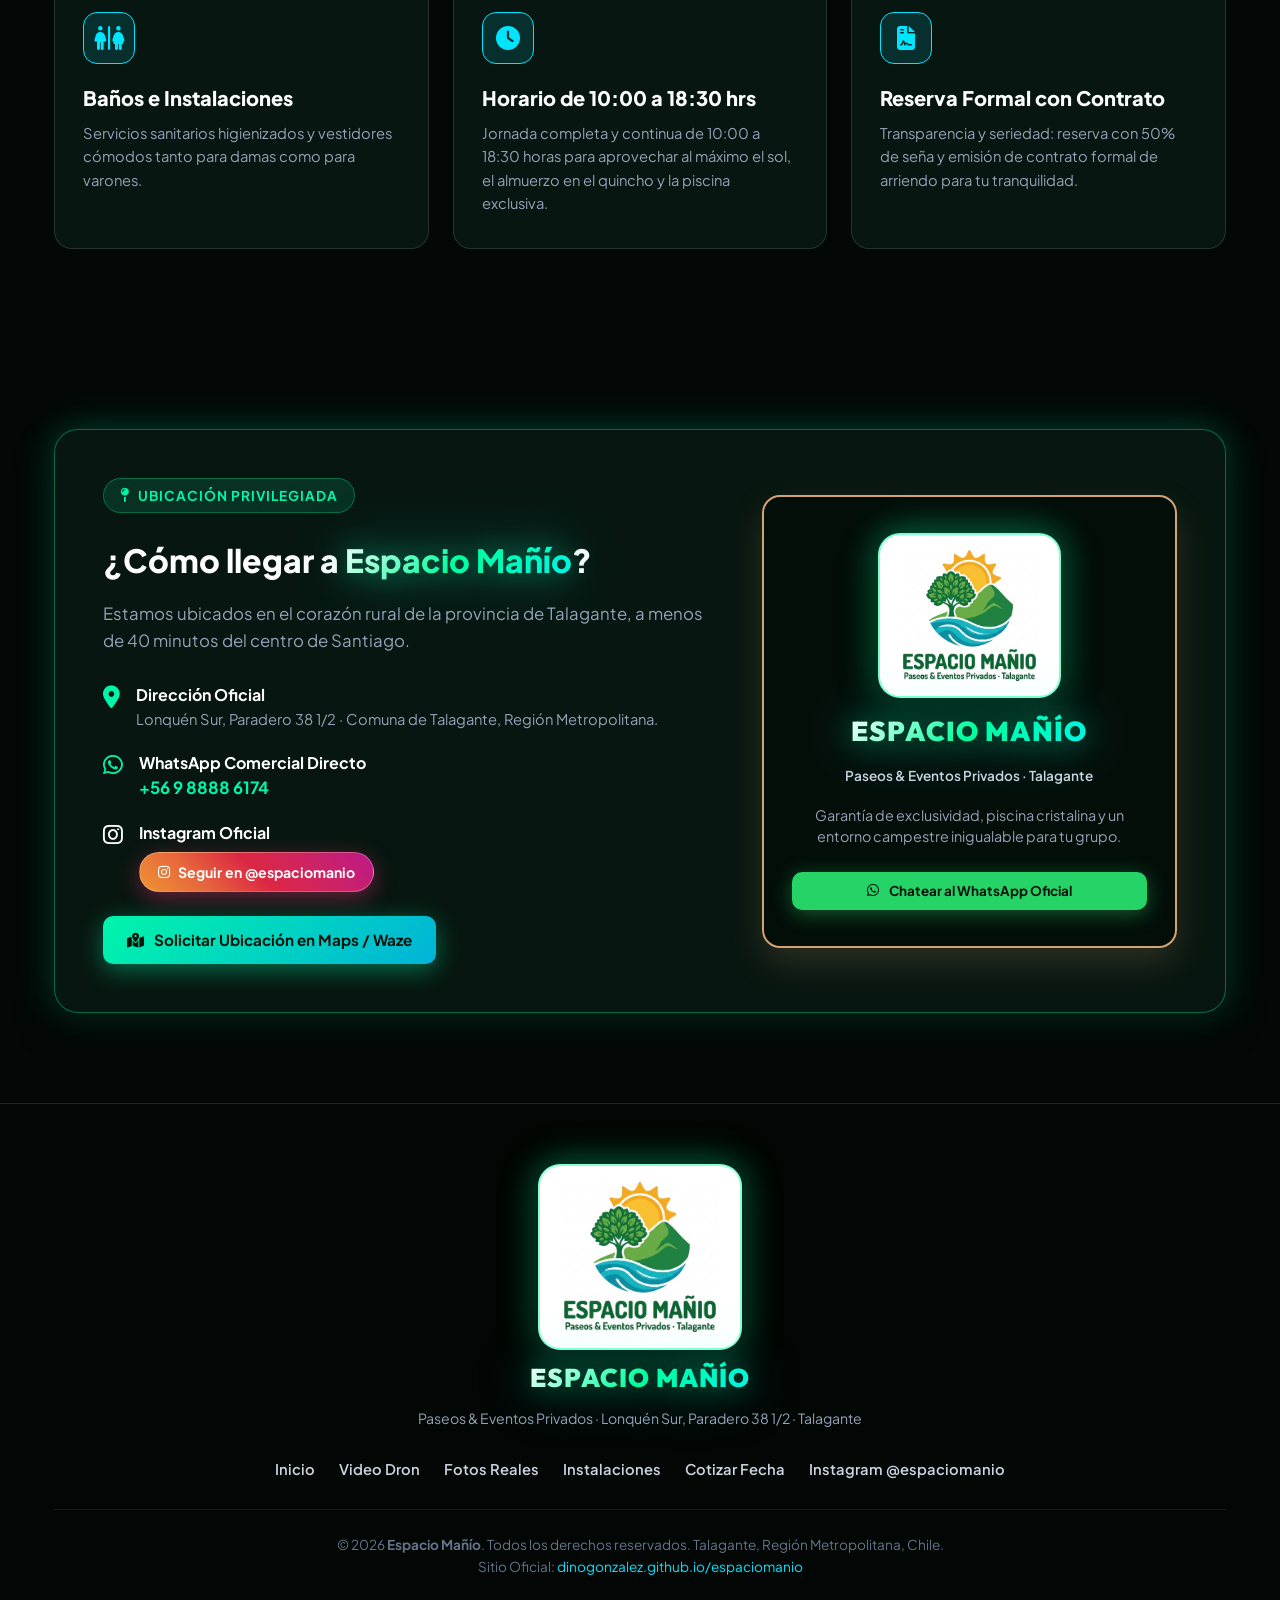
==== commit 056239e5: "feat: potenciacion de boton Compartir QR con efecto shimmer sweep, pulso neon animado, degradado lum" ====
--- a/index.html
+++ b/index.html
@@ -129,9 +129,9 @@
 
       <!-- Action Buttons (Share + WhatsApp) -->
       <div class="nav-actions">
-        <button class="btn-share" id="shareSiteBtn" title="Compartir este sitio web">
-          <i class="fa-solid fa-share-nodes"></i>
-          <span class="share-btn-text">Compartir</span>
+        <button class="btn-share" id="shareSiteBtn" title="Ver y compartir Códigos QR oficiales">
+          <i class="fa-solid fa-qrcode"></i>
+          <span class="share-btn-text">Compartir QR</span>
         </button>
 
         <a href="https://wa.me/56988886174?text=Hola%20Espacio%20Ma%C3%B1%C3%ADo,%20quisiera%20consultar%20por%20valores%20y%20fechas%20disponibles" target="_blank" rel="noopener" class="btn btn-whatsapp" id="navWhatsappBtn">
@@ -621,9 +621,9 @@
 
   <!-- Sticky Bottom Bar for Mobile Devices -->
   <aside class="mobile-sticky-bar" id="mobileStickyBar" aria-label="Acciones rápidas para móvil">
-    <button class="mobile-bar-btn btn-mobile-share" id="mobileShareBtn">
-      <i class="fa-solid fa-share-nodes"></i>
-      <span>Compartir</span>
+    <button class="mobile-bar-btn btn-mobile-share" id="mobileShareBtn" title="Ver Códigos QR oficiales">
+      <i class="fa-solid fa-qrcode"></i>
+      <span>Compartir QR</span>
     </button>
     <a href="https://wa.me/56988886174?text=Hola%20Espacio%20Ma%C3%B1%C3%ADo,%20quisiera%20consultar%20por%20valores%20y%20fechas%20para%20mi%20evento" target="_blank" rel="noopener" class="mobile-bar-btn btn-mobile-whatsapp">
       <i class="fa-brands fa-whatsapp"></i>
--- a/styles.css
+++ b/styles.css
@@ -316,41 +316,83 @@
 }
 
 .btn-share {
-  background: linear-gradient(135deg, rgba(0, 245, 171, 0.18) 0%, rgba(0, 210, 255, 0.12) 100%);
-  border: 1.5px solid var(--brand-mint);
+  position: relative;
+  overflow: hidden;
+  background: linear-gradient(135deg, rgba(0, 255, 157, 0.28) 0%, rgba(0, 240, 255, 0.22) 100%);
+  border: 2px solid #00FF9D;
   color: #ffffff;
   padding: 11px 22px;
   border-radius: var(--radius-sm);
   cursor: pointer;
   font-family: var(--font-body);
-  font-weight: 700;
+  font-weight: 800;
   font-size: 0.95rem;
-  letter-spacing: 0.3px;
+  letter-spacing: 0.4px;
   display: inline-flex;
   align-items: center;
-  gap: 9px;
+  gap: 10px;
   white-space: nowrap !important;
   flex-shrink: 0;
-  box-shadow: 0 4px 18px rgba(0, 245, 171, 0.3), inset 0 1px 0 rgba(255, 255, 255, 0.2);
+  box-shadow: 0 4px 18px rgba(0, 255, 157, 0.35), 0 0 16px rgba(0, 240, 255, 0.25), inset 0 1px 0 rgba(255, 255, 255, 0.35);
+  animation: sharePulse 3.5s ease-in-out infinite;
   transition: all 0.25s cubic-bezier(0.16, 1, 0.3, 1);
 }
 
+.btn-share::before {
+  content: '';
+  position: absolute;
+  top: -50%;
+  left: -120%;
+  width: 70%;
+  height: 200%;
+  background: linear-gradient(
+    120deg,
+    transparent 0%,
+    rgba(255, 255, 255, 0.45) 50%,
+    transparent 100%
+  );
+  transform: rotate(25deg);
+  animation: shareShimmer 4.5s infinite cubic-bezier(0.16, 1, 0.3, 1);
+  pointer-events: none;
+}
+
+@keyframes shareShimmer {
+  0% {
+    left: -120%;
+  }
+  25%, 100% {
+    left: 220%;
+  }
+}
+
+@keyframes sharePulse {
+  0%, 100% {
+    box-shadow: 0 4px 18px rgba(0, 255, 157, 0.35), 0 0 16px rgba(0, 240, 255, 0.25), inset 0 1px 0 rgba(255, 255, 255, 0.35);
+    border-color: #00FF9D;
+  }
+  50% {
+    box-shadow: 0 6px 26px rgba(0, 255, 157, 0.7), 0 0 30px rgba(0, 240, 255, 0.5), inset 0 1px 0 rgba(255, 255, 255, 0.6);
+    border-color: #00F0FF;
+  }
+}
+
 .btn-share i {
-  color: var(--brand-mint);
-  font-size: 1.05rem;
+  color: #00FF9D;
+  font-size: 1.15rem;
+  filter: drop-shadow(0 0 8px rgba(0, 255, 157, 0.6));
   transition: transform 0.25s ease;
 }
 
 .btn-share:hover {
-  background: linear-gradient(135deg, rgba(0, 245, 171, 0.32) 0%, rgba(0, 210, 255, 0.26) 100%);
-  border-color: #00FF9D;
+  background: linear-gradient(135deg, rgba(0, 255, 157, 0.42) 0%, rgba(0, 240, 255, 0.35) 100%);
+  border-color: #ffffff;
   color: #ffffff;
-  transform: translateY(-3px) scale(1.04);
-  box-shadow: 0 8px 28px rgba(0, 245, 171, 0.55), 0 0 20px rgba(0, 229, 255, 0.35);
+  transform: translateY(-3px) scale(1.05);
+  box-shadow: 0 10px 32px rgba(0, 255, 157, 0.8), 0 0 35px rgba(0, 240, 255, 0.6);
 }
 
 .btn-share:hover i {
-  transform: rotate(15deg) scale(1.15);
+  transform: scale(1.2) rotate(10deg);
 }
 
 .btn-share:active {
@@ -1379,9 +1421,15 @@
 
 .btn-mobile-share {
   flex: 1;
-  background: rgba(255, 255, 255, 0.1);
-  border: 1px solid rgba(255, 255, 255, 0.2);
+  background: linear-gradient(135deg, rgba(0, 255, 157, 0.25) 0%, rgba(0, 240, 255, 0.18) 100%);
+  border: 1.5px solid #00FF9D;
   color: #ffffff;
+  box-shadow: 0 0 18px rgba(0, 255, 157, 0.4);
+}
+
+.btn-mobile-share i {
+  color: #00FF9D;
+  font-size: 1.1rem;
 }
 
 /* Floating WhatsApp Desktop */
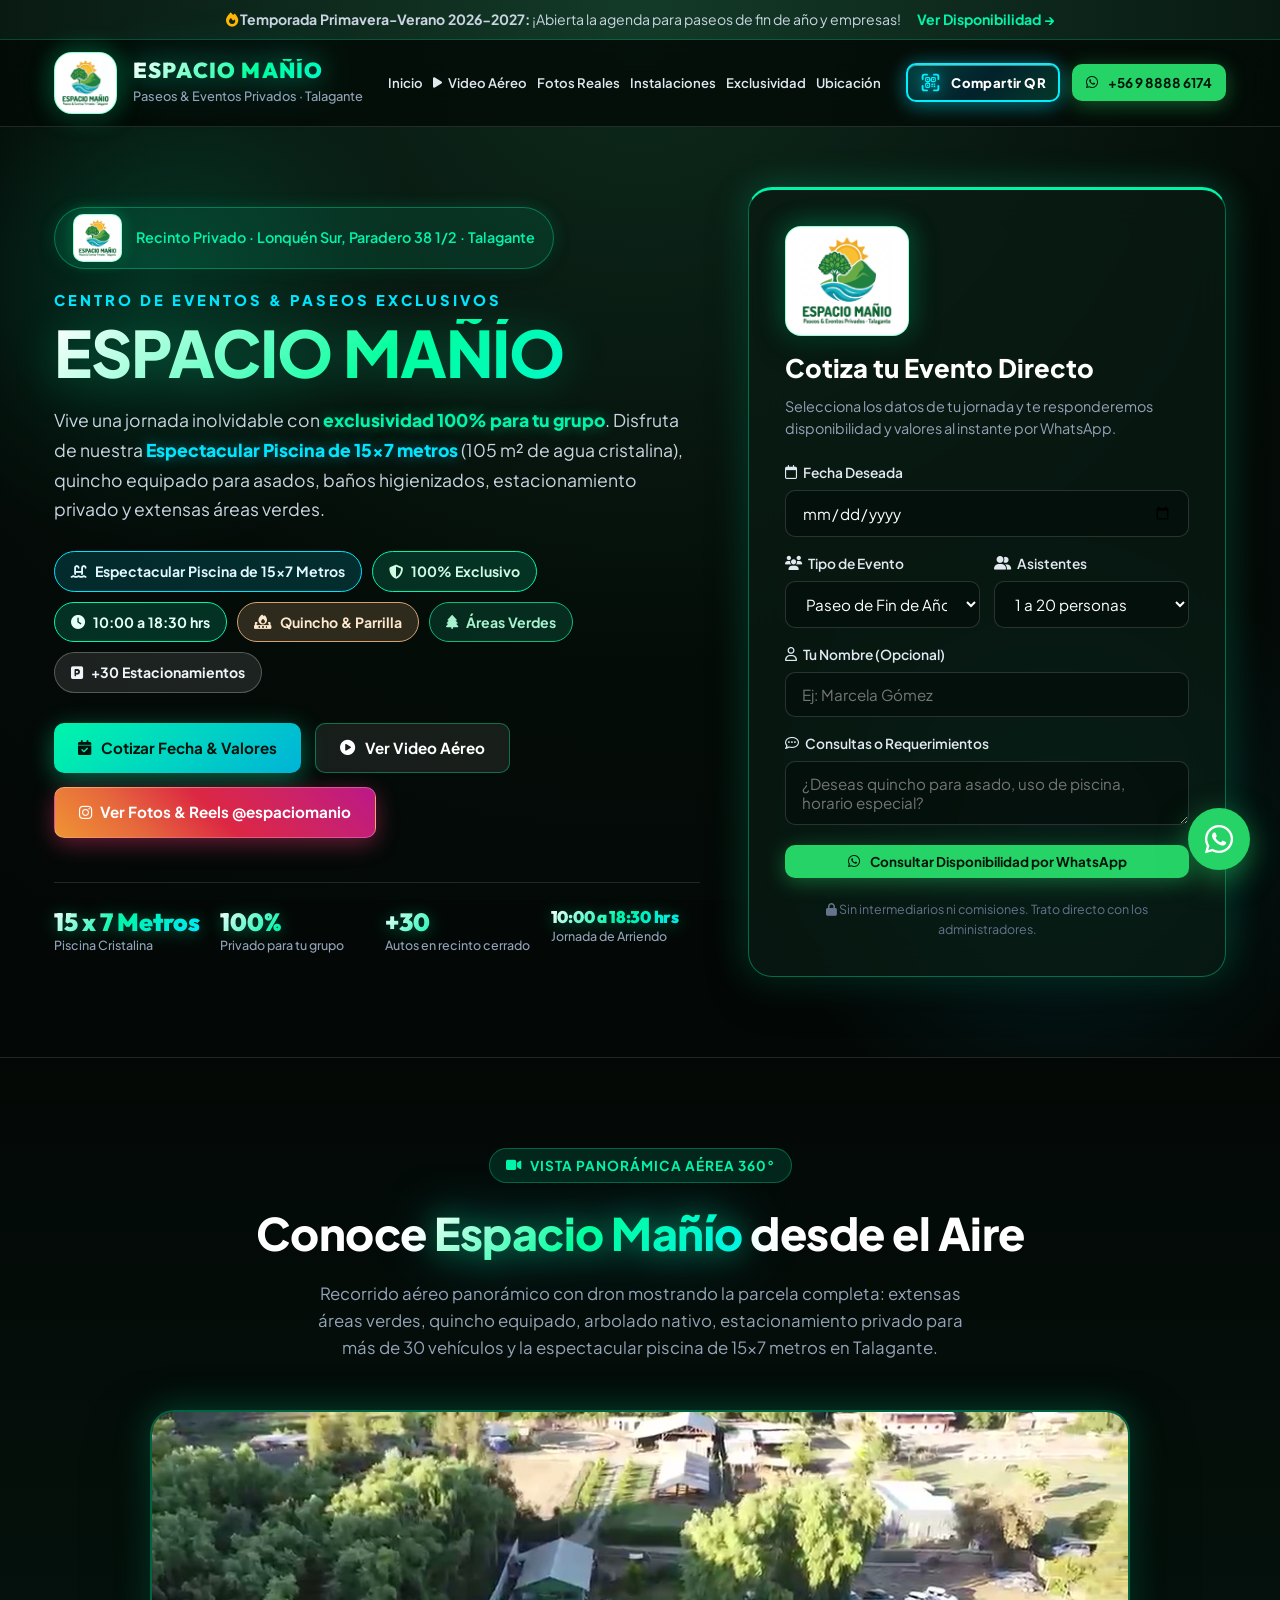
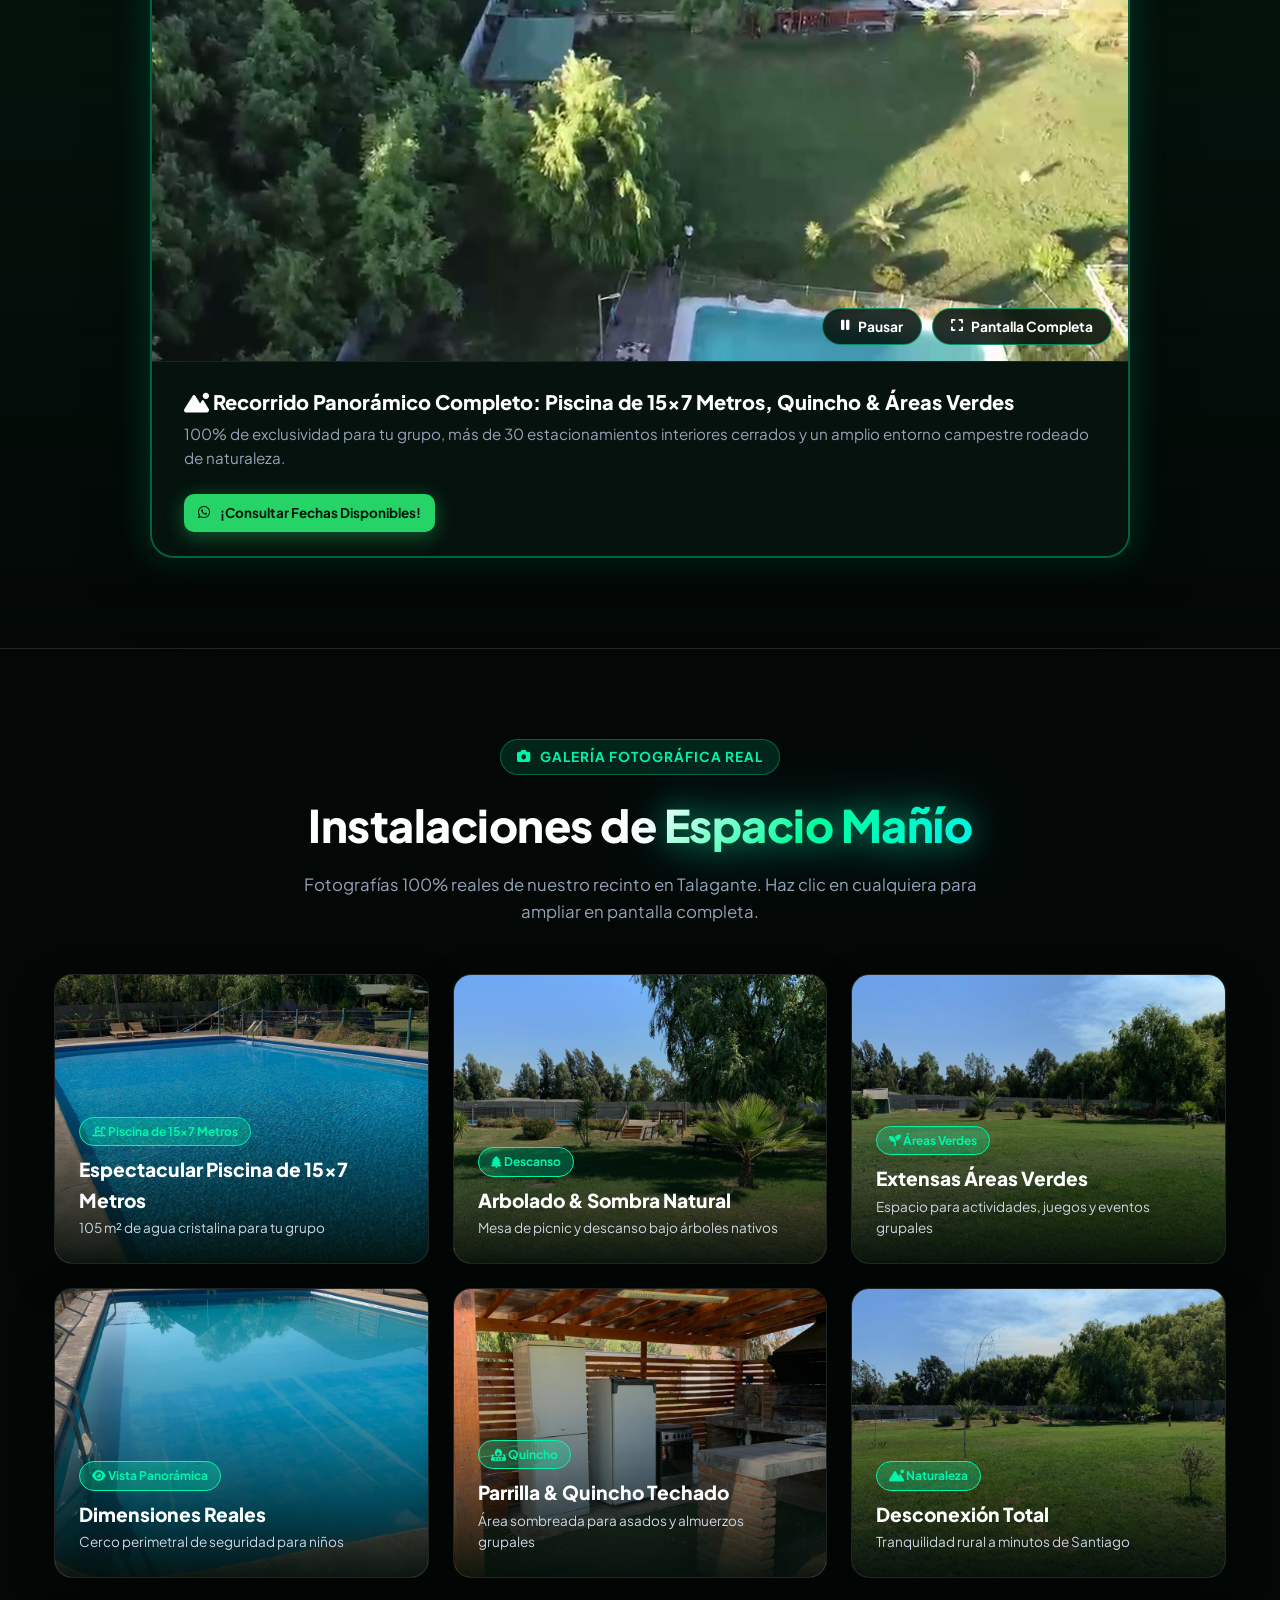
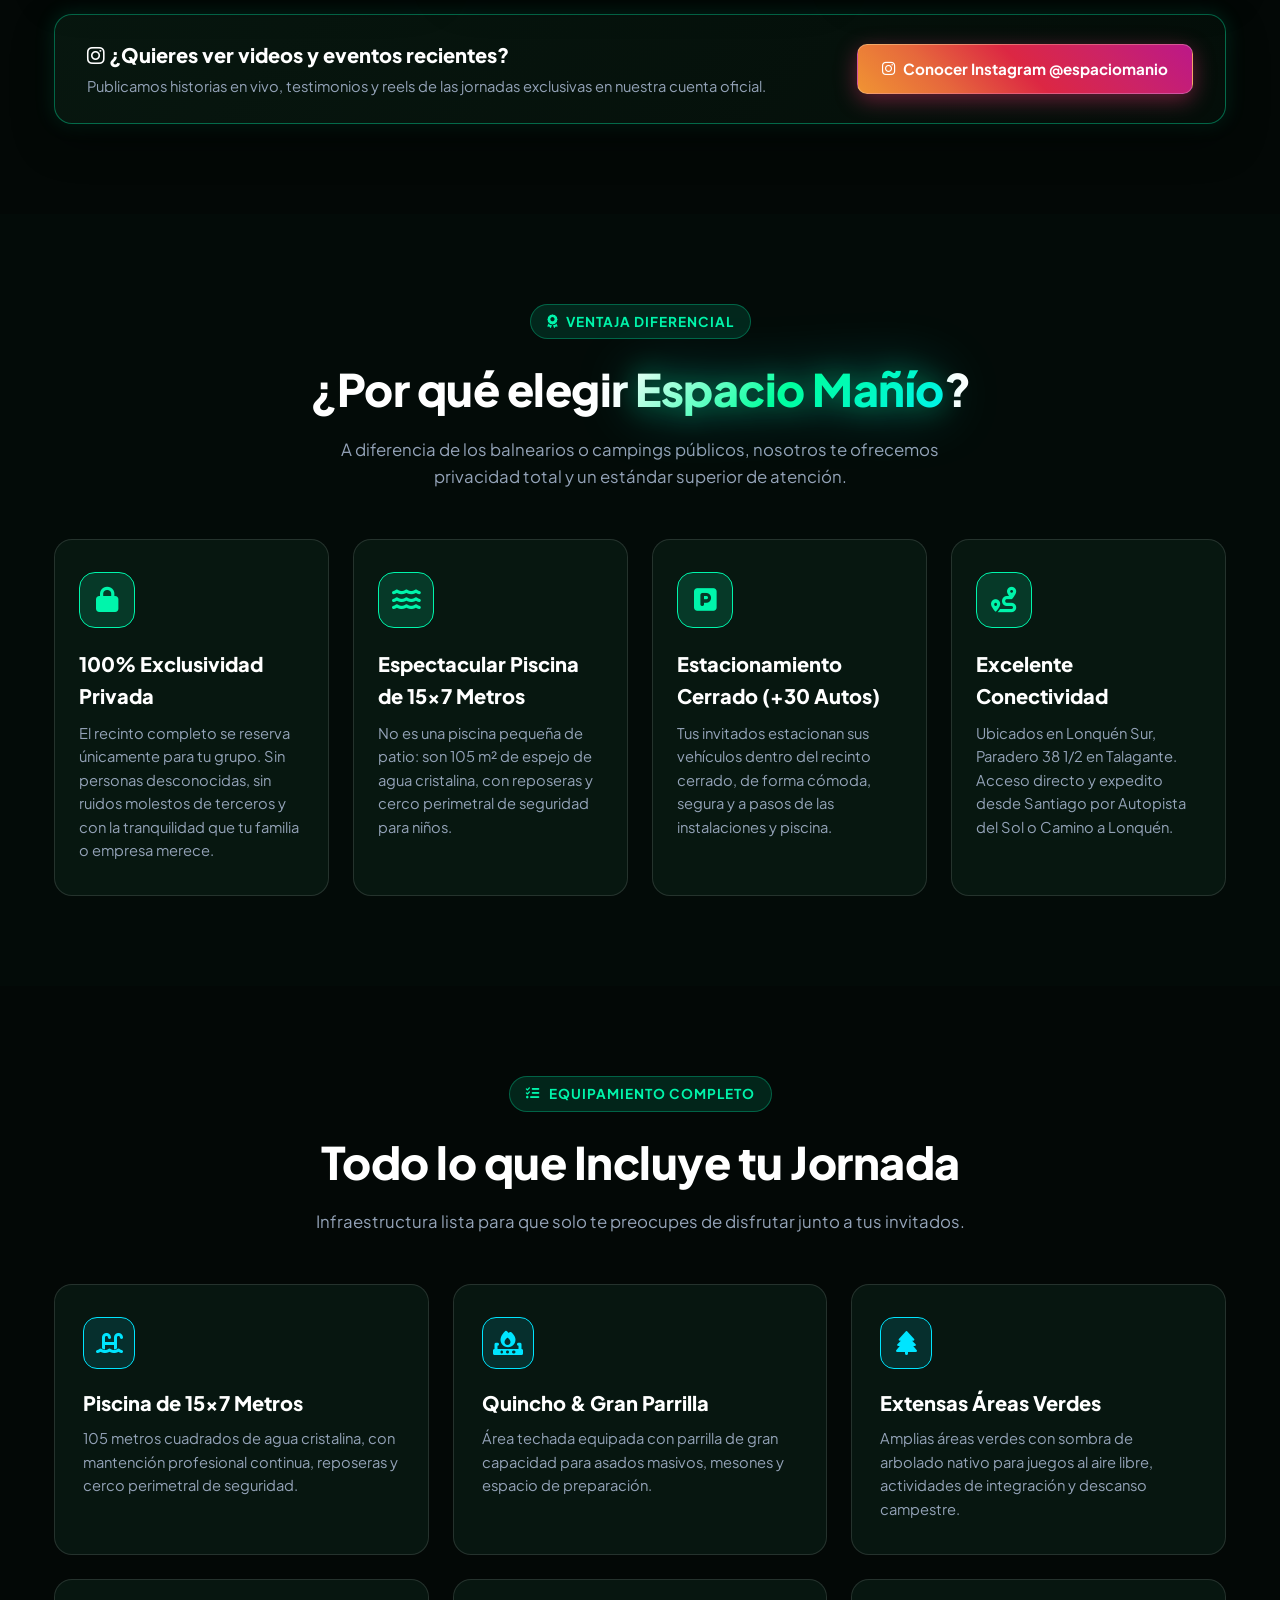
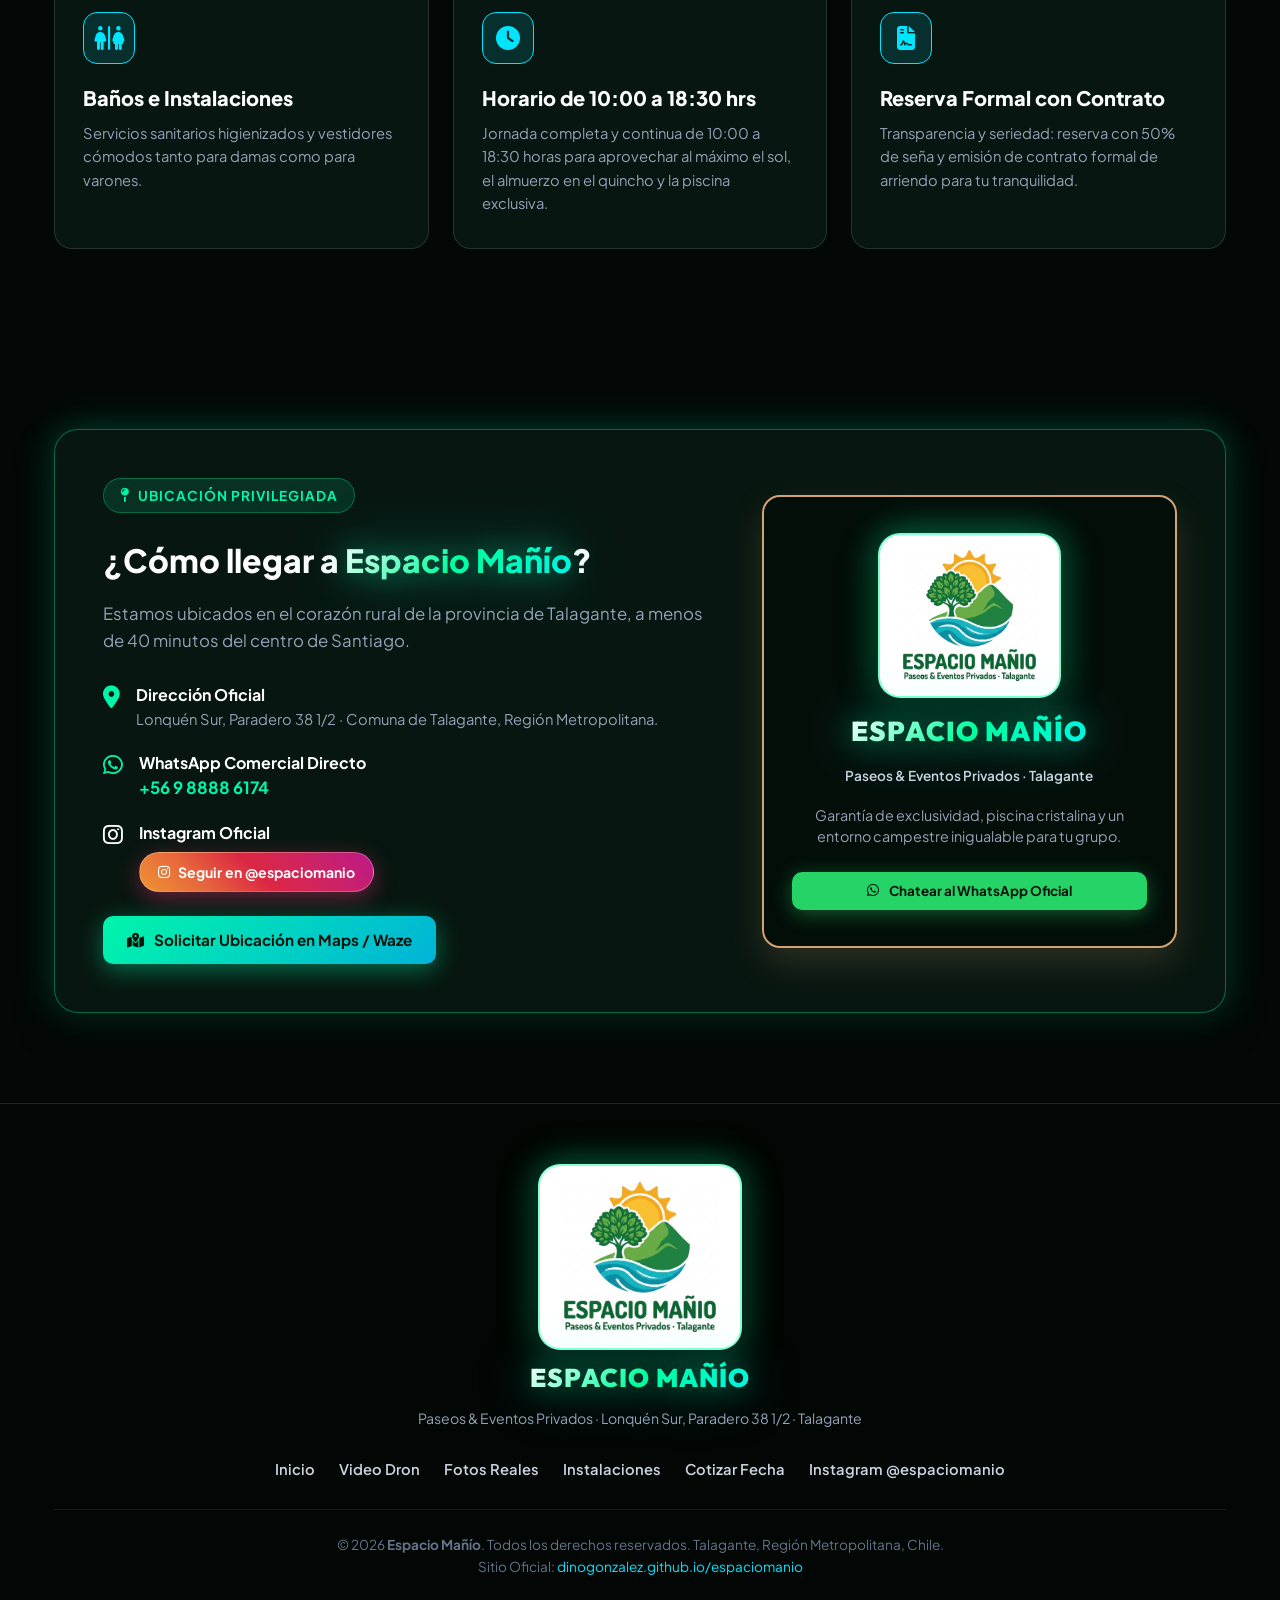
==== commit 41058466: "feat(ui): refine QR share button with Cyber-Scanner Viewfinder SVG and Electric Cyan palette" ====
--- a/index.html
+++ b/index.html
@@ -130,7 +130,24 @@
       <!-- Action Buttons (Share + WhatsApp) -->
       <div class="nav-actions">
         <button class="btn-share" id="shareSiteBtn" title="Ver y compartir Códigos QR oficiales">
-          <i class="fa-solid fa-qrcode"></i>
+          <svg class="qr-scanner-icon" viewBox="0 0 24 24" width="20" height="20" fill="none" xmlns="http://www.w3.org/2000/svg" aria-hidden="true">
+            <path d="M3 8V5a2 2 0 0 1 2-2h3" stroke="currentColor" stroke-width="2.2" stroke-linecap="round"/>
+            <path d="M16 3h3a2 2 0 0 1 2 2v3" stroke="currentColor" stroke-width="2.2" stroke-linecap="round"/>
+            <path d="M3 16v3a2 2 0 0 0 2 2h3" stroke="currentColor" stroke-width="2.2" stroke-linecap="round"/>
+            <path d="M16 21h3a2 2 0 0 0 2-2v-3" stroke="currentColor" stroke-width="2.2" stroke-linecap="round"/>
+            <rect x="6.5" y="6.5" width="4.5" height="4.5" rx="1" stroke="currentColor" stroke-width="1.3"/>
+            <rect x="8" y="8" width="1.5" height="1.5" rx="0.3" fill="currentColor"/>
+            <rect x="13" y="6.5" width="4.5" height="4.5" rx="1" stroke="currentColor" stroke-width="1.3"/>
+            <rect x="14.5" y="8" width="1.5" height="1.5" rx="0.3" fill="currentColor"/>
+            <rect x="6.5" y="13" width="4.5" height="4.5" rx="1" stroke="currentColor" stroke-width="1.3"/>
+            <rect x="8" y="14.5" width="1.5" height="1.5" rx="0.3" fill="currentColor"/>
+            <rect x="13" y="13" width="2" height="2" rx="0.4" fill="currentColor"/>
+            <rect x="15.5" y="13" width="2" height="1.5" rx="0.3" fill="currentColor"/>
+            <rect x="13" y="15.5" width="1.5" height="2" rx="0.3" fill="currentColor"/>
+            <rect x="15.5" y="15.5" width="2" height="2" rx="0.4" fill="currentColor"/>
+            <rect x="11.5" y="8" width="0.8" height="2" rx="0.4" fill="currentColor"/>
+            <rect x="8" y="11.5" width="2" height="0.8" rx="0.4" fill="currentColor"/>
+          </svg>
           <span class="share-btn-text">Compartir QR</span>
         </button>
 
@@ -622,7 +639,24 @@
   <!-- Sticky Bottom Bar for Mobile Devices -->
   <aside class="mobile-sticky-bar" id="mobileStickyBar" aria-label="Acciones rápidas para móvil">
     <button class="mobile-bar-btn btn-mobile-share" id="mobileShareBtn" title="Ver Códigos QR oficiales">
-      <i class="fa-solid fa-qrcode"></i>
+      <svg class="qr-scanner-icon" viewBox="0 0 24 24" width="20" height="20" fill="none" xmlns="http://www.w3.org/2000/svg" aria-hidden="true">
+        <path d="M3 8V5a2 2 0 0 1 2-2h3" stroke="currentColor" stroke-width="2.2" stroke-linecap="round"/>
+        <path d="M16 3h3a2 2 0 0 1 2 2v3" stroke="currentColor" stroke-width="2.2" stroke-linecap="round"/>
+        <path d="M3 16v3a2 2 0 0 0 2 2h3" stroke="currentColor" stroke-width="2.2" stroke-linecap="round"/>
+        <path d="M16 21h3a2 2 0 0 0 2-2v-3" stroke="currentColor" stroke-width="2.2" stroke-linecap="round"/>
+        <rect x="6.5" y="6.5" width="4.5" height="4.5" rx="1" stroke="currentColor" stroke-width="1.3"/>
+        <rect x="8" y="8" width="1.5" height="1.5" rx="0.3" fill="currentColor"/>
+        <rect x="13" y="6.5" width="4.5" height="4.5" rx="1" stroke="currentColor" stroke-width="1.3"/>
+        <rect x="14.5" y="8" width="1.5" height="1.5" rx="0.3" fill="currentColor"/>
+        <rect x="6.5" y="13" width="4.5" height="4.5" rx="1" stroke="currentColor" stroke-width="1.3"/>
+        <rect x="8" y="14.5" width="1.5" height="1.5" rx="0.3" fill="currentColor"/>
+        <rect x="13" y="13" width="2" height="2" rx="0.4" fill="currentColor"/>
+        <rect x="15.5" y="13" width="2" height="1.5" rx="0.3" fill="currentColor"/>
+        <rect x="13" y="15.5" width="1.5" height="2" rx="0.3" fill="currentColor"/>
+        <rect x="15.5" y="15.5" width="2" height="2" rx="0.4" fill="currentColor"/>
+        <rect x="11.5" y="8" width="0.8" height="2" rx="0.4" fill="currentColor"/>
+        <rect x="8" y="11.5" width="2" height="0.8" rx="0.4" fill="currentColor"/>
+      </svg>
       <span>Compartir QR</span>
     </button>
     <a href="https://wa.me/56988886174?text=Hola%20Espacio%20Ma%C3%B1%C3%ADo,%20quisiera%20consultar%20por%20valores%20y%20fechas%20para%20mi%20evento" target="_blank" rel="noopener" class="mobile-bar-btn btn-mobile-whatsapp">
--- a/styles.css
+++ b/styles.css
@@ -318,8 +318,8 @@
 .btn-share {
   position: relative;
   overflow: hidden;
-  background: linear-gradient(135deg, rgba(0, 255, 157, 0.28) 0%, rgba(0, 240, 255, 0.22) 100%);
-  border: 2px solid #00FF9D;
+  background: linear-gradient(135deg, rgba(0, 240, 255, 0.22) 0%, rgba(0, 160, 255, 0.14) 50%, rgba(0, 255, 200, 0.18) 100%);
+  border: 2px solid #00F0FF;
   color: #ffffff;
   padding: 11px 22px;
   border-radius: var(--radius-sm);
@@ -333,7 +333,7 @@
   gap: 10px;
   white-space: nowrap !important;
   flex-shrink: 0;
-  box-shadow: 0 4px 18px rgba(0, 255, 157, 0.35), 0 0 16px rgba(0, 240, 255, 0.25), inset 0 1px 0 rgba(255, 255, 255, 0.35);
+  box-shadow: 0 4px 20px rgba(0, 240, 255, 0.35), 0 0 20px rgba(0, 180, 255, 0.2), inset 0 1px 0 rgba(255, 255, 255, 0.4);
   animation: sharePulse 3.5s ease-in-out infinite;
   transition: all 0.25s cubic-bezier(0.16, 1, 0.3, 1);
 }
@@ -348,7 +348,7 @@
   background: linear-gradient(
     120deg,
     transparent 0%,
-    rgba(255, 255, 255, 0.45) 50%,
+    rgba(255, 255, 255, 0.5) 50%,
     transparent 100%
   );
   transform: rotate(25deg);
@@ -367,32 +367,40 @@
 
 @keyframes sharePulse {
   0%, 100% {
-    box-shadow: 0 4px 18px rgba(0, 255, 157, 0.35), 0 0 16px rgba(0, 240, 255, 0.25), inset 0 1px 0 rgba(255, 255, 255, 0.35);
-    border-color: #00FF9D;
+    box-shadow: 0 4px 18px rgba(0, 240, 255, 0.35), 0 0 16px rgba(0, 200, 255, 0.25), inset 0 1px 0 rgba(255, 255, 255, 0.35);
+    border-color: #00F0FF;
   }
   50% {
-    box-shadow: 0 6px 26px rgba(0, 255, 157, 0.7), 0 0 30px rgba(0, 240, 255, 0.5), inset 0 1px 0 rgba(255, 255, 255, 0.6);
-    border-color: #00F0FF;
-  }
-}
-
+    box-shadow: 0 6px 26px rgba(0, 240, 255, 0.7), 0 0 32px rgba(0, 160, 255, 0.45), inset 0 1px 0 rgba(255, 255, 255, 0.6);
+    border-color: #70E1FF;
+  }
+}
+
+.btn-share .qr-scanner-icon,
 .btn-share i {
-  color: #00FF9D;
-  font-size: 1.15rem;
-  filter: drop-shadow(0 0 8px rgba(0, 255, 157, 0.6));
-  transition: transform 0.25s ease;
+  width: 21px;
+  height: 21px;
+  color: #00F0FF;
+  flex-shrink: 0;
+  filter: drop-shadow(0 0 7px rgba(0, 240, 255, 0.8));
+  transition: transform 0.3s cubic-bezier(0.16, 1, 0.3, 1), filter 0.3s ease, color 0.3s ease;
+  display: inline-block;
+  vertical-align: middle;
 }
 
 .btn-share:hover {
-  background: linear-gradient(135deg, rgba(0, 255, 157, 0.42) 0%, rgba(0, 240, 255, 0.35) 100%);
+  background: linear-gradient(135deg, rgba(0, 240, 255, 0.38) 0%, rgba(0, 180, 255, 0.28) 100%);
   border-color: #ffffff;
   color: #ffffff;
-  transform: translateY(-3px) scale(1.05);
-  box-shadow: 0 10px 32px rgba(0, 255, 157, 0.8), 0 0 35px rgba(0, 240, 255, 0.6);
-}
-
+  transform: translateY(-3px) scale(1.04);
+  box-shadow: 0 10px 32px rgba(0, 240, 255, 0.8), 0 0 38px rgba(0, 200, 255, 0.55);
+}
+
+.btn-share:hover .qr-scanner-icon,
 .btn-share:hover i {
-  transform: scale(1.2) rotate(10deg);
+  color: #ffffff;
+  transform: scale(1.18);
+  filter: drop-shadow(0 0 10px rgba(0, 240, 255, 1)) drop-shadow(0 0 20px rgba(0, 240, 255, 0.8));
 }
 
 .btn-share:active {
@@ -1421,15 +1429,19 @@
 
 .btn-mobile-share {
   flex: 1;
-  background: linear-gradient(135deg, rgba(0, 255, 157, 0.25) 0%, rgba(0, 240, 255, 0.18) 100%);
-  border: 1.5px solid #00FF9D;
-  color: #ffffff;
-  box-shadow: 0 0 18px rgba(0, 255, 157, 0.4);
-}
-
+  background: linear-gradient(135deg, rgba(0, 240, 255, 0.22) 0%, rgba(0, 160, 255, 0.16) 100%);
+  border: 1.5px solid #00F0FF;
+  color: #ffffff;
+  box-shadow: 0 0 18px rgba(0, 240, 255, 0.4);
+}
+
+.btn-mobile-share .qr-scanner-icon,
 .btn-mobile-share i {
-  color: #00FF9D;
-  font-size: 1.1rem;
+  width: 20px;
+  height: 20px;
+  color: #00F0FF;
+  flex-shrink: 0;
+  filter: drop-shadow(0 0 6px rgba(0, 240, 255, 0.8));
 }
 
 /* Floating WhatsApp Desktop */
